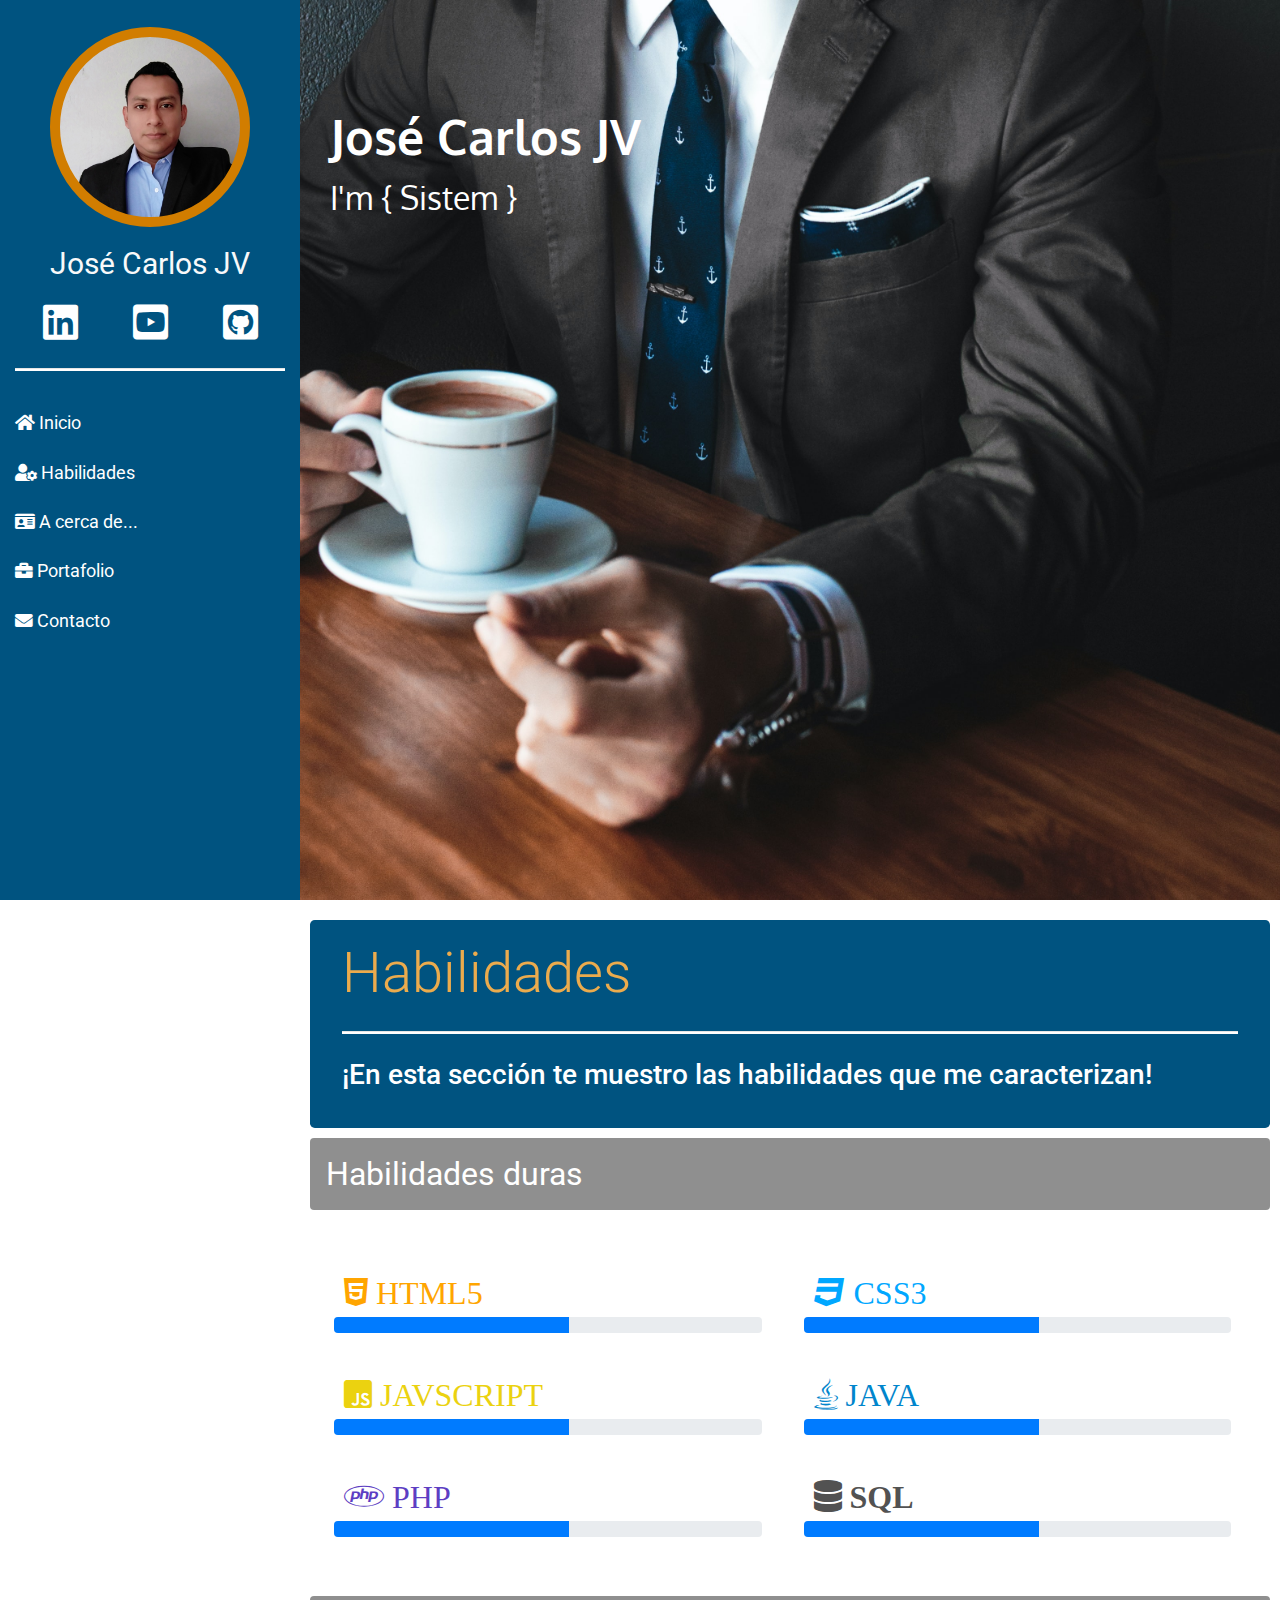
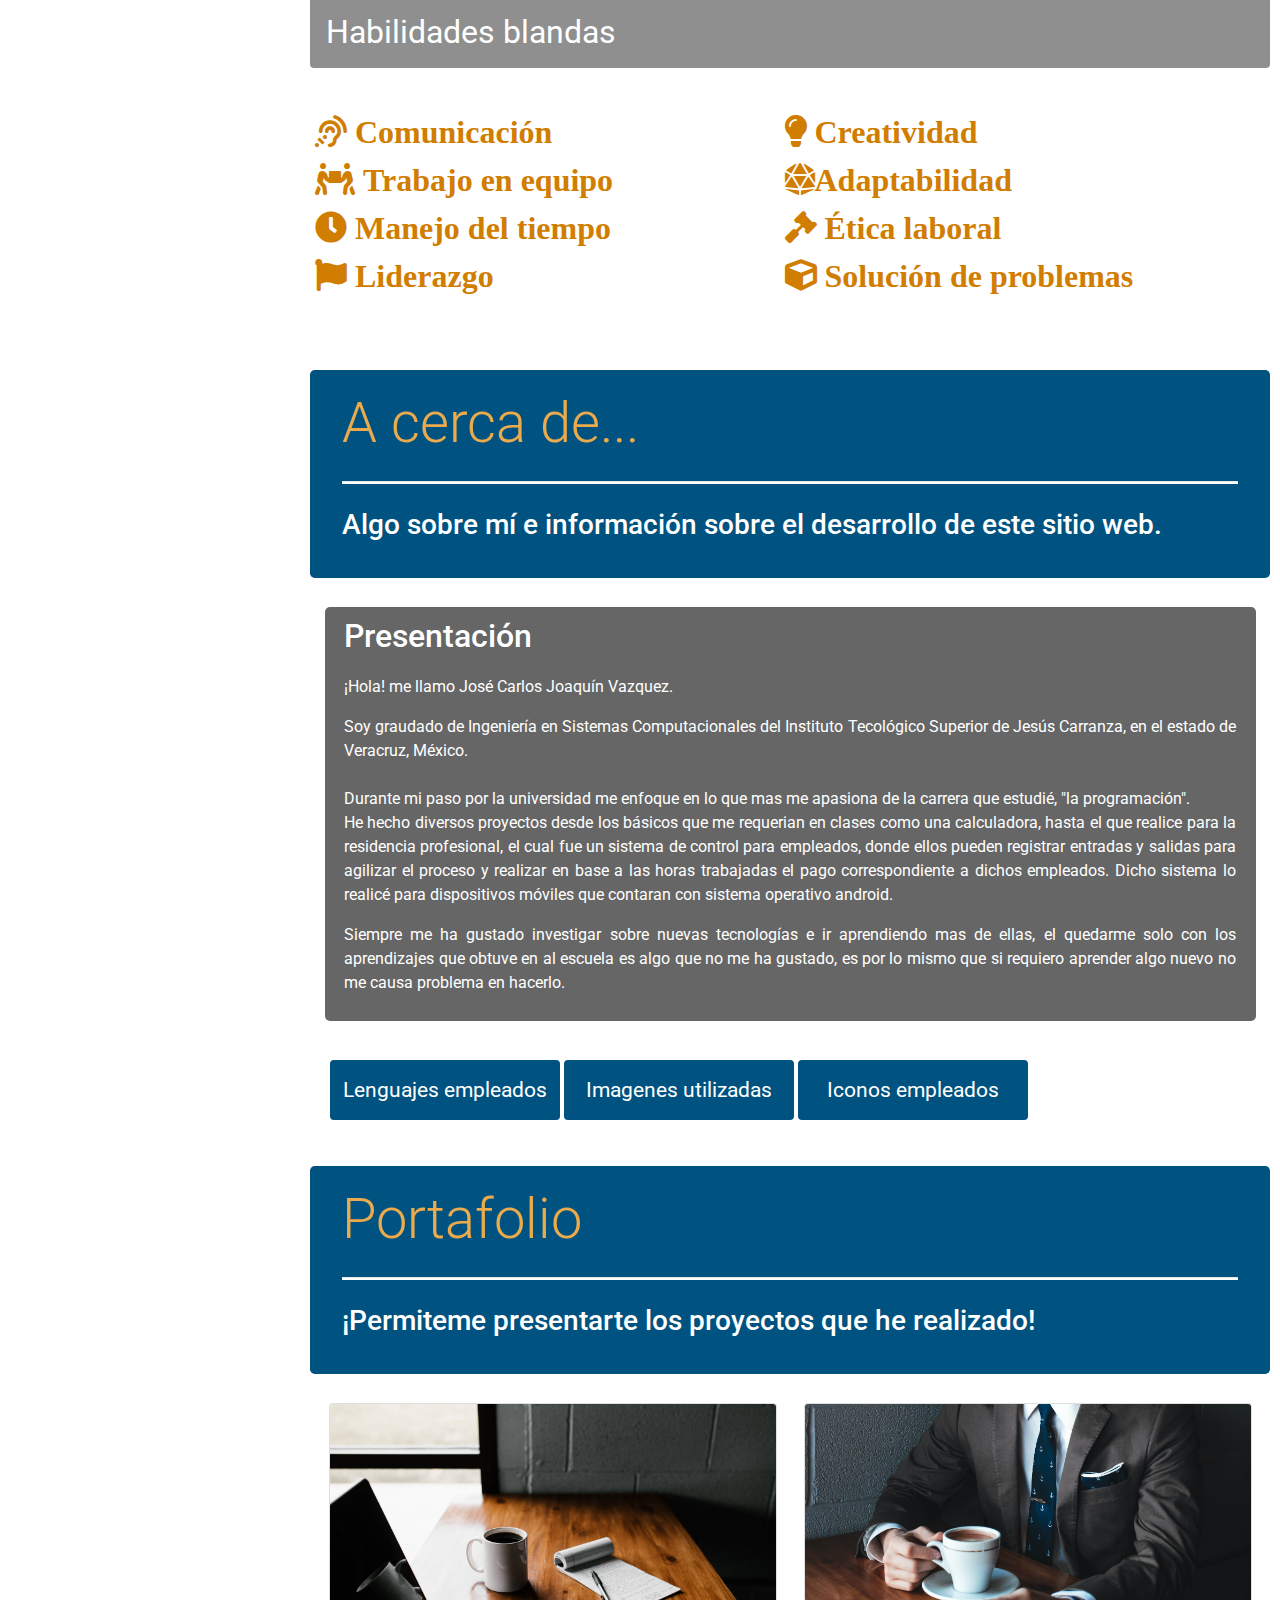
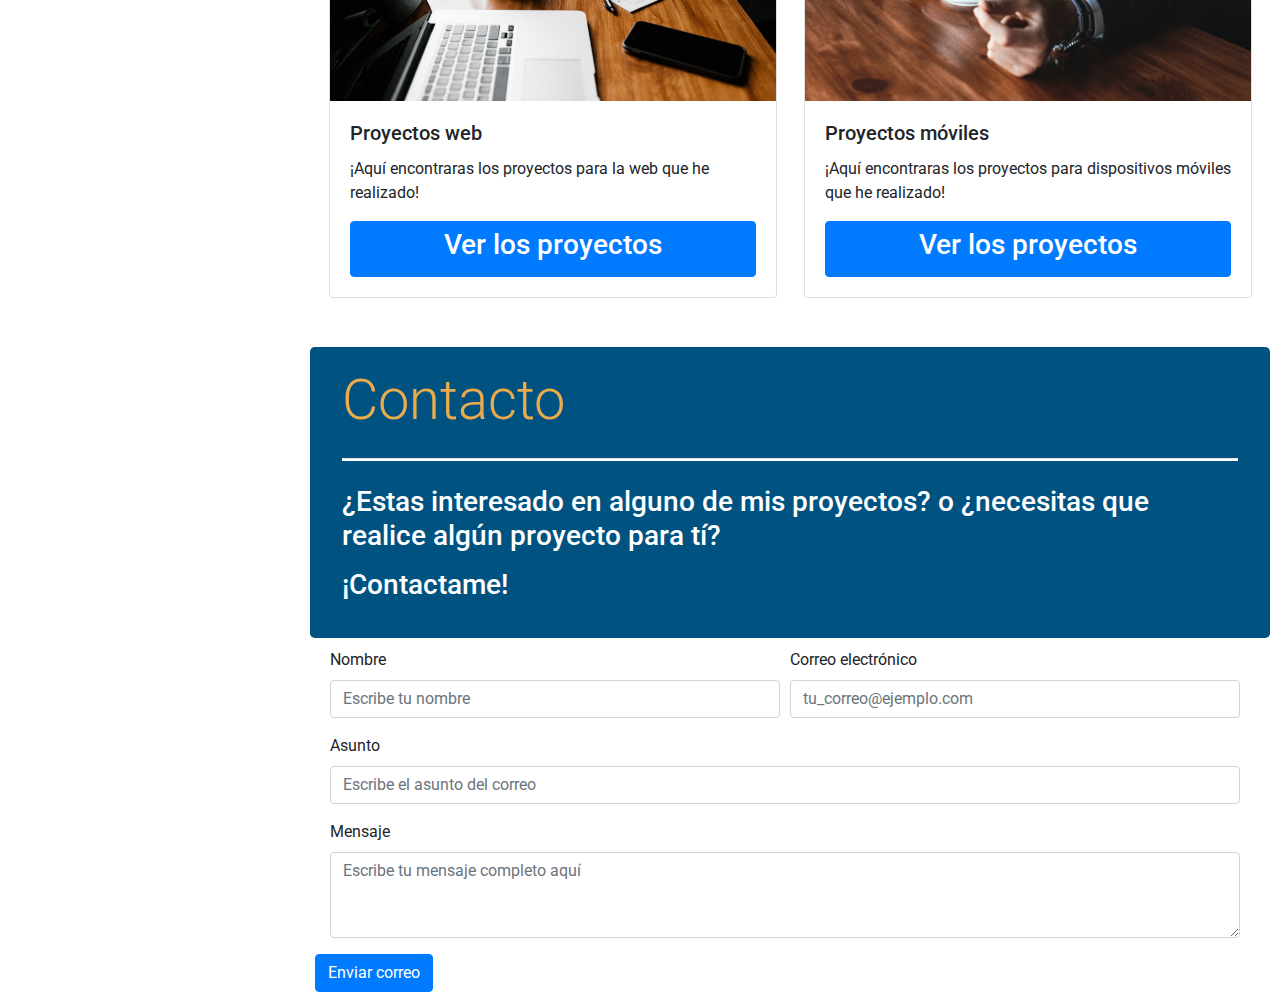
==== index.html @ 9d59c347 "A cerca de  avance hasta la referencia de imagenes" ====
<!DOCTYPE html>
<html lang="es">
<head>
    <meta charset="UTF-8">
    <meta name="viewport" content="width=device-width, intial-scale=1, shrink-to-fit=no">
    <link rel="stylesheet" href="css/bootstrap.min.css">
    <link rel="stylesheet" href="css/estilos.css">
    <link rel="stylesheet" href="css/all.min.css">
    <link rel="preconnect" href="https://fonts.gstatic.com">
    <link href="https://fonts.googleapis.com/css2?family=Lobster&family=Oxygen:wght@300;400;700&family=Roboto:wght@300;400&display=swap" rel="stylesheet">
    <title>{ José Carlos JV }</title>
</head>

<body>
    <header class="d-flex flex-column show " id="show">
        <!--  ----------------------   Profile  ----------------------   -->
        <div>
            <span class="img-perfil" id="perfil"></span>
            <p class="text-light">José Carlos JV</p>
            <ul class="d-flex" id="contenedor-social">
                <li class="link-social"><a href="#"><i class="fab fa-linkedin"></i></a></li>
                <li class="link-social"><a href="#"><i class="fab fa-youtube-square"></i></a></li>
                <li class="link-social"><a href="#"><i class="fab fa-github-square"></i></a></li>
            </ul>
            <hr class="my-4">
        </div>
        <!--  ----------------------   End profile  ----------------------   -->


        <!--  ----------------------     Menu     ----------------------     -->
        <nav>
            <ul class="navbar-nav">
                <li class="nav-item">
                    <a href="#inicio" class="nav-link"><i class="fas fa-home"></i> Inicio</a>
                </li>
                <li class="nav-item">
                    <a href="#habilidades-body" class="nav-link"><i class="fas fa-user-cog"></i> Habilidades</a>
                </li>
                <li class="nav-item">
                    <a href="#acerca-body" class="nav-link"><i class="fas fa-id-card"></i> A cerca de...</a>
                </li>
                <li class="nav-item">
                    <a href="#portafolio-body" class="nav-link"><i class="fas fa-briefcase"></i> Portafolio</a>
                </li>
                <li class="nav-item">
                    <a href="#contacto-body" class="nav-link"><i class="fas fa-envelope"></i> Contacto</a>
                </li>
            </ul>
        </nav>
        <!--     ----------------------     End menu     ----------------------      -->
    </header>


    <!--     ----------------------     Hero     ----------------------     -->
    <section class="d-flex flex-column justity-content-center aling-items-center" id="inicio">
        <button id="btn-show">MENU</button>
        <div class="contenedor-inicio">
            <div class="inicio">
                <h1 id="titulo-inicio">José Carlos JV</h1>
                <div id="yo-txt">
                    <span id="incio-tipo">I'm {</span>
                    <span class="typed"></span>
                    <span id="cadena-texto">
                        <h2>Sistem Computer Engineer</h2>
                        <h2>Developer</h2>
                        <h2>Feelance</h2>
                        <h2>Designer</h2>
                    </span>
                    <span id="inicio-tipo">}</span>
                </div>
            </div>
        </div>
    </section>
    <!--     ----------------------     End hero     ----------------------     -->
    <!--     ----------------------     Skills     ----------------------     -->
    <section id="habilidades-body">
        <div class="jumbotron">
            <h2 class="display-4">Habilidades </h2>
            <hr class="my-4">
            <h3>
                <p>¡En esta sección te muestro las habilidades que me caracterizan!</p>
            </h3>
        </div>
        <nav aria-label="breadcrumb">
            <ol class="breadcrumb">
                <li class="breadcrumb-item active" aria-current="page">Habilidades duras</li>
            </ol>
        </nav>

        <ul class="container-fluid" id="list-dur">
            <li class="hduras lado-izq"><i class="fab fa-html5"> HTML5</i>
                <div class="progress">
                    <div class="progress-bar" role="progressbar" style="width: 55%" aria-valuenow="25" aria-valuemin="0" aria-valuemax="100"></div>
                </div>
            </li>
            <li class="hduras lado-der"><i class="fab fa-css3"> CSS3</i>
                <div class="progress">
                    <div class="progress-bar" role="progressbar" style="width: 55%" aria-valuenow="25" aria-valuemin="0" aria-valuemax="100"></div>
                </div>
            </li>
            <li class="hduras lado-izq"><i class="fab fa-js-square"> JAVSCRIPT</i>
                <div class="progress">
                    <div class="progress-bar" role="progressbar" style="width: 55%" aria-valuenow="25" aria-valuemin="0" aria-valuemax="100"></div>
                </div>
            </li>
            <li class="hduras lado-der"><i class="fab fa-java"> JAVA</i>
                <div class="progress">
                    <div class="progress-bar" role="progressbar" style="width: 55%" aria-valuenow="25" aria-valuemin="0" aria-valuemax="100"></div>
                </div>
            </li>
            <li class="hduras lado-izq"><i class="fab fa-php"> PHP</i>
                <div class="progress">
                    <div class="progress-bar" role="progressbar" style="width: 55%" aria-valuenow="25" aria-valuemin="0" aria-valuemax="100"></div>
                </div>
            </li>
            <li class="hduras lado-der"><i class="fas fa-database"> SQL</i>
                <div class="progress">
                    <div class="progress-bar" role="progressbar" style="width: 55%" aria-valuenow="25" aria-valuemin="0" aria-valuemax="100"></div>
                </div>
            </li>
        </ul>

        <nav aria-label="breadcrumb">
            <ol class="breadcrumb">
                <li class="breadcrumb-item active" aria-current="page">Habilidades blandas</li>
            </ol>
        </nav>

        <ul class="container-fluid" id="list-bland">
            <li class="hblandas">
                <i class="fas fa-assistive-listening-systems"> Comunicación</i>
            </li>
            <li class="hblandas">
                <i class="fas fa-lightbulb"> Creatividad</i>
            </li>
            <li class="hblandas">
                <i class="fas fa-people-carry"> Trabajo en equipo</i>
            </li>
            <li class="hblandas">
                <i class="fas fa-dice-d20">Adaptabilidad</i>
            </li>
            <li class="hblandas">
                <i class="fas fa-clock"> Manejo del tiempo</i>
            </li>
            <li class="hblandas">
                <i class="fas fa-gavel"> Ética laboral</i>
            </li>
            <li class="hblandas">
                <i class="fas fa-flag"> Liderazgo</i>
            </li>
            <li class="hblandas">
                <i class="fas fa-cube"> Solución de problemas</i>
            </li>
        </ul>

    </section>
    <!--     ----------------------     End Skills     ----------------------     -->
    <!--     ----------------------      About    ----------------------     -->


    <section class="container-fluid" id="acerca-body">



        <div class="jumbotron">
            <h2 class="display-4">A cerca de...</h2>
            <hr class="my-4">
            <h3>
                <p>Algo sobre mí e información sobre el desarrollo de este sitio web.</p>
            </h3>
        </div>

        <div class="container-fluid" id="presentacion">
            <h3 id="titulo-pres">Presentación</h3>

            <p id="presentacion-tecnologia">¡Hola! me llamo José Carlos Joaquín Vazquez.</p>
            <p>Soy graudado de Ingeniería en Sistemas Computacionales del Instituto Tecológico Superior de Jesús Carranza, en el estado de Veracruz, México. <br> <br>Durante mi paso por la universidad me enfoque en lo que mas me apasiona de la carrera que estudié, "la programación". <br>He hecho diversos proyectos desde los básicos que me requerian en clases como una calculadora, hasta el que realice para la residencia profesional, el cual fue un sistema de control para empleados, donde ellos pueden registrar entradas y salidas para agilizar el proceso y realizar en base a las horas trabajadas el pago correspondiente a dichos empleados. Dicho sistema lo realicé para dispositivos móviles que contaran con sistema operativo android.</p>

            <p id="presentacion-tecnologia">Siempre me ha gustado investigar sobre nuevas tecnologías e ir aprendiendo mas de ellas, el quedarme solo con los aprendizajes que obtuve en al escuela es algo que no me ha gustado, es por lo mismo que si requiero aprender algo nuevo no me causa problema en hacerlo.</p>
        </div>


        <div class="container" id="del-sitio">
            <p class="container-fluid" id="acerca-botones">
                <button class="btn btn-primary" type="button" data-toggle="collapse" data-target="#lenguajes-usados" aria-expanded="false" aria-controls="lenguajes-usados">
                    Lenguajes empleados
                </button>
                <button class="btn btn-primary" type="button" data-toggle="collapse" data-target="#recursos-imagenes" aria-expanded="false" aria-controls="recursos-imagenes">
                    Imagenes utilizadas
                </button>
                <button class="btn btn-primary" type="button" data-toggle="collapse" data-target="#recursos-iconos" aria-expanded="false" aria-controls="recursos-iconos">
                    Iconos empleados
                </button>
            </p>
            <div class="collapse container-fluid" id="lenguajes-usados">
                <div class="card card-body recursos">
                    <h3>Este sitio web personal lo he desarrollado utilizando las siguientes tecnologías:</h3>

                    <div class="d-flex">

                        <ul class="container" id="tecnologias-usadas">
                            <li id="tecnologias">
                                <span id="tecnologia-btn">
                                    <i class="btn btn-primary fab fa-html5" type="button" data-toggle="collapse" data-target="#html-tecnologia" aria-expanded="false" aria-controls="html-tecnologia"> HTML 5</i>
                                </span>
                                <div class="collapse" id="html-tecnologia">
                                    <div class="card card-body descripcion-tecnologia">
                                        <h4>Para realizar el maquetado del sitio.</h4>
                                    </div>
                                </div>
                            </li>



                            <li id="tecnologias">
                                <span id="tecnologia-btn">
                                    <i class="btn btn-primary fab fa-js-square" type="button" data-toggle="collapse" data-target="#js-tenologia" aria-expanded="false" aria-controls="js-tenologia"> JAVASCRIPT</i>
                                </span>
                                <div class="collapse" id="js-tenologia">
                                    <div class="card card-body descripcion-tecnologia">
                                        <h4>Para ponerle funcionalidad al sitio: por ejemplo el formulario que podrás encontrar en el apartado de contacto.</h4>
                                    </div>
                                </div>
                            </li>

                        </ul>

                        <ul class="container" id="tecnologias-usadas">


                            <li id="tecnologias">
                                <span id="tecnologia-btn">
                                    <i class="btn btn-primary fab fa-css3" type="button" data-toggle="collapse" data-target="#css-tecnologia" aria-expanded="false" aria-controls="css-tecnologia"> CSS 3</i>
                                </span>
                                <div class="collapse" id="css-tecnologia">
                                    <div class="card card-body descripcion-tecnologia">
                                        <h4>Para darle estilo a la página.</h4>
                                    </div>
                                </div>
                            </li>
                            <li id="tecnologias">
                                <span id="tecnologia-btn">
                                    <i class="btn btn-primary fab fa-bootstrap" type="button" data-toggle="collapse" data-target="#bootstrap-tecnologia" aria-expanded="false" aria-controls="bootstrap-tecnologia"> BOOTSTRAP 4</i>
                                </span>
                                <div class="collapse" id="bootstrap-tecnologia">
                                    <div class="card card-body descripcion-tecnologia">
                                        <h4>Para utilizar componentes que generen un a buena estructura y vista del sitio.</h4>
                                    </div>
                                </div>
                            </li>


                        </ul>

                    </div>

                </div>
            </div>



            <div class="collapse container-fluid" id="recursos-imagenes">
                <div class="card card-body recursos">
                    <h3>Las imagenes utilizadas en este sitio son propias, obtenidas de mis proyectos asi como imagenes de mi persona. También utilizo imagenes que son obtenidas de los lugares y de los creadores que verás a continuación:</h3>
                    <div class="d-flex" id="caja-creditos-img">
                        <div class="card" style="width: 18rem;">
                            <img class="card-img-top" src="img/andrew-neel-TTPMpLl_2lc-unsplash.jpg" title="Hombre agarrando una taza llena de café sobre una mesa" alt="Card image cap">
                            <div class="card-body">
                                <h5 class="card-title">Autor: Andrew Neel</h5>
                                <p class="card-text">Hombre agarrando una taza llena de café sobre una mesa</p>
                                <div class="container-fluid" id="boton-uns">
                                    <a href="https://unsplash.com" target="blank" class="btn btn-primary">Ir a Unsplash</a>
                                <a href="#" class="btn btn-primary">Andrew Neel en Unsplash</a>
                                </div>
                            </div>
                        </div>

                        <div class="card" style="width: 18rem;">
                            <img class="card-img-top" src="img/andrew-neel-cckf4TsHAuw-unsplash.jpg" title="Macbook pro, taza de cerámica blanca y smartphone negro sobre la mesa" alt="Card image cap">
                            <div class="card-body">
                                <h5 class="card-title">Foto por: Andrew Neel</h5>
                                <p class="card-text">Macbook pro, taza de cerámica blanca y smartphone negro sobre la mesa.</p>
                                <div class="container-fluid" id="boton-uns">
                                <a href="https://unsplash.com" target="blank" class="btn btn-primary">Ir a Unsplash</a>
                                <a href="https://unsplash.com/@andrewtneel?utm_source=unsplash&amp;utm_medium=referral&amp;utm_content=creditCopyText" class="btn btn-primary" target="blank">Andrew Neel en Unsplash</a>
                                </div>
                            </div>
                        </div>


                    </div>
                </div>
            </div>
            <div class="collapse container-fluid" id="recursos-iconos">
                <div class="card card-body recursos">
                    Referencias de los iconos empleados en el sitio
                </div>
            </div>
        </div>


    </section>
    <!--     ----------------------     End About    ----------------------     -->


    <!--     ----------------------      Portfolio    ----------------------     -->

    <section class="container-fluid" id="portafolio-body">
        <div class="portafolicontainer">
            <div class="jumbotron">
                <h2 class="display-4">Portafolio</h2>
                <hr class="my-4">
                <h3>
                    <p>¡Permiteme presentarte los proyectos que he realizado!</p>
                </h3>
            </div>

            <!--     ----------------------      Web proyects    ----------------------     -->
            <div class="container-fluid d-flex" id="container-kinds">

                <div class="card" style="width: 28rem;">
                    <img class="card-img-top" src="img/andrew-neel-cckf4TsHAuw-unsplash.jpg" title="Imagen proyectos móviles José Carlos Joaquín Vazquez" alt="Imagen de proyectos web de José Carlos Joaquín Vazquez">
                    <div class="card-body">
                        <h5 class="card-title">Proyectos web</h5>
                        <p class="card-text">¡Aquí encontraras los proyectos para la web que he realizado!</p>
                        <!-- Button trigger modal -->

                        <div class="webModal" id="proyectshow">
                            <button type="button" class="btn btn-primary btn-modal btn-block" data-toggle="modal" data-target="#exampleModal">
                                <h3>Ver los proyectos</h3>
                            </button>

                            <!-- Modal -->
                            <div class="modal fade" id="exampleModal" tabindex="-1" aria-labelledby="exampleModalLabel" aria-hidden="true">
                                <div class="modal-dialog modal-dialog-centered">
                                    <div class="modal-content">
                                        <div id="carouselExampleCaptions" class="carousel slide" data-ride="carousel">
                                            <ol class="carousel-indicators">
                                                <li data-target="#carouselExampleCaptions" data-slide-to="0" class="active"></li>
                                                <li data-target="#carouselExampleCaptions" data-slide-to="1"></li>
                                                <li data-target="#carouselExampleCaptions" data-slide-to="2"></li>
                                            </ol>
                                            <div class="carousel-inner">
                                                <div class="carousel-item active">
                                                    <img src="img/IMG_20200308_143056.jpg" class="d-block w-100" alt="...">
                                                    <div class="carousel-caption d-none d-md-block">
                                                        <h5>First Proyect</h5>
                                                        <p>Some representative placeholder content for the first slide.</p>
                                                        <button type="button" class="btn btn-primary">
                                                            <div class="btn-git-res">Repositorio en GitHub</div>
                                                        </button>
                                                    </div>
                                                </div>
                                                <div class="carousel-item">
                                                    <img src="img/IMG_20200308_143056.jpg" class="d-block w-100" alt="...">
                                                    <div class="carousel-caption d-none d-md-block">
                                                        <h5>Second proyect</h5>
                                                        <p>Some representative placeholder content for the second slide.</p>
                                                        <button type="button" class="btn btn-primary">
                                                            <div class="btn-git-res">Repositorio en GitHub</div>
                                                        </button>
                                                    </div>
                                                </div>
                                                <div class="carousel-item">
                                                    <img src="img/IMG_20200308_143056.jpg" class="d-block w-100" alt="...">
                                                    <div class="carousel-caption d-none d-md-block">
                                                        <h5>Third proyect</h5>
                                                        <p>Some representative placeholder content for the third slide.</p>
                                                        <button type="button" class="btn btn-primary">
                                                            <div class="btn-git-res">Repositorio en GitHub</div>
                                                        </button>
                                                    </div>
                                                </div>
                                            </div>
                                            <a class="carousel-control-prev" href="#carouselExampleCaptions" role="button" data-slide="prev">
                                                <span class="carousel-control-prev-icon" aria-hidden="true"></span>
                                                <span class="sr-only">Anterior</span>
                                            </a>
                                            <a class="carousel-control-next" href="#carouselExampleCaptions" role="button" data-slide="next">
                                                <span class="carousel-control-next-icon" aria-hidden="true"></span>
                                                <span class="sr-only">Siguiente</span>
                                            </a>
                                        </div>
                                    </div>
                                </div>
                            </div>

                        </div>
                        <!--     ----------------------      End web proyects    ----------------------     -->

                    </div>
                </div>
                <!--     ----------------------      End web proyects    ----------------------     -->
                <!--     ----------------------      Mobil proyects    ----------------------     -->

                <div class="card" style="width: 28rem;">
                    <img class="card-img-top" src="img/andrew-neel-TTPMpLl_2lc-unsplash.jpg" title="Imagen proyectos móviles José Carlos Joaquín Vazquez" alt="Imagen de proyectos móviles de José Carlos Joaquín Vazquez">
                    <div class="card-body">
                        <h5 class="card-title">Proyectos móviles</h5>
                        <p class="card-text">¡Aquí encontraras los proyectos para dispositivos móviles que he realizado!</p>
                        <div class="movilModal" id="proyectshow">
                            <button type="button" class="btn btn-primary btn-modal btn-block" data-toggle="modal" data-target="#mobilModal">
                                <h3>Ver los proyectos</h3>
                            </button>

                            <!-- Modal -->
                            <div class="modal fade" id="mobilModal" tabindex="-1" aria-labelledby="exampleModalLabel" aria-hidden="true">
                                <div class="modal-dialog modal-dialog-centered">
                                    <div class="modal-content">
                                        <div id="mobilCaptions" class="carousel slide" data-ride="carousel">
                                            <ol class="carousel-indicators">
                                                <li data-target="#mobilCaptions" data-slide-to="0" class="active"></li>
                                                <li data-target="#mobilCaptions" data-slide-to="1"></li>
                                                <li data-target="#mobilCaptions" data-slide-to="2"></li>
                                            </ol>
                                            <div class="carousel-inner">
                                                <div class="carousel-item active">
                                                    <img src="img/andrew-modal.jpg" class="d-block w-100" alt="...">
                                                    <div class="carousel-caption d-none d-md-block">
                                                        <h5>First Proyect</h5>
                                                        <p>Some representative placeholder content for the first slide.</p>
                                                        <button type="button" class="btn btn-primary">
                                                            <div class="btn-git-res"> GitHub resurces</div>
                                                        </button>
                                                    </div>
                                                </div>
                                                <div class="carousel-item">
                                                    <img src="img/andrew-modal.jpg" class="d-block w-100" alt="...">
                                                    <div class="carousel-caption d-none d-md-block">
                                                        <h5>Second proyect</h5>
                                                        <p>Some representative placeholder content for the second slide.</p>
                                                        <button type="button" class="btn btn-primary">
                                                            <div class="btn-git-res"> GitHub resurces</div>
                                                        </button>
                                                    </div>
                                                </div>
                                                <div class="carousel-item">
                                                    <img src="img/andrew-modal.jpg" class="d-block w-100" alt="...">
                                                    <div class="carousel-caption d-none d-md-block">
                                                        <h5>Third proyect</h5>
                                                        <p>Some representative placeholder content for the third slide.</p>
                                                        <button type="button" class="btn btn-primary">
                                                            <div class="btn-git-res"> GitHub resurces</div>
                                                        </button>
                                                    </div>
                                                </div>
                                            </div>
                                            <a class="carousel-control-prev" href="#mobilCaptions" role="button" data-slide="prev">
                                                <span class="carousel-control-prev-icon" aria-hidden="true"></span>
                                                <span class="sr-only">Previous</span>
                                            </a>
                                            <a class="carousel-control-next" href="#mobilCaptions" role="button" data-slide="next">
                                                <span class="carousel-control-next-icon" aria-hidden="true"></span>
                                                <span class="sr-only">Next</span>
                                            </a>
                                        </div>
                                    </div>
                                </div>
                            </div>
                        </div>
                    </div>
                </div>
                <!-- Button trigger modal -->

                <!--     ----------------------      End mobil proyects    ----------------------     -->

            </div>

        </div>
    </section>
    <!--     ----------------------     End portfolio    ----------------------     -->




    <!--     ----------------------      Contact    ----------------------     -->

    <section class="container-fluid global-contain" id="contacto-body">
        <div class="jumbotron ">
            <h2 class="display-4">Contacto</h2>
            <hr class="my-4">
            <h3>
                <p>¿Estas interesado en alguno de mis proyectos? o ¿necesitas que realice algún proyecto para tí?</p>
            </h3>
            <h3>
                <p>¡Contactame!</p>
            </h3>
        </div>


        <div class="container-fluid" id="send-mail">

            <form class="needs-validation" novalidate="true">

                <div class="form-row container-fluid">
                    <div class="col-md-6 mb-3" id="name-box">
                        <label for="validationCustom01">Nombre</label>
                        <input type="text" class="form-control" id="validationCustom01" placeholder="Escribe tu nombre" required>
                        <div class="invalid-feedback">
                            Por favor ingresa tu nombre.
                        </div>
                    </div>
                    <div class="col-md-6 mb-3" id="mail-box">
                        <label for="validationCustom02">Correo electrónico</label>
                        <input type="email" class="form-control" id="validationCustom02" placeholder="tu_correo@ejemplo.com" required>
                        <div class="invalid-feedback">
                            Porfavor ingresa un correo.
                        </div>
                    </div>
                    <div class="col-md-12 mb-3" id="subject-box">
                        <label for="validationCustom03">Asunto</label>
                        <input type="text" class="form-control" id="validationCustom03" placeholder="Escribe el asunto del correo" required>
                        <div class="invalid-feedback">
                            Porfavor escribe un asunto.
                        </div>
                    </div>

                    <div class="col-md-12 mb-3" id="message-box">
                        <label for="validationCustom04">Mensaje</label>
                        <textarea class="form-control" id="exampleFormControlTextarea1" rows="3" placeholder="Escribe tu mensaje completo aquí"></textarea>
                        <div class="invalid-feedback">
                            Por favor escriba su mensaje.
                        </div>
                    </div>
                </div>

                <button class="btn btn-primary d-flex" type="submit" id="btn-send">Enviar correo</button>
            </form>

        </div>
    </section>
    <!--     ----------------------     End Contact    ----------------------     -->



    <script src="js/jquery-3.5.1.slim.min.js"></script>
    <script src="js/popper.min.js"></script>
    <script src="js/bootstrap.min.js"></script>
    <script src="js/typed.js"></script>
    <script src="js/main.js"></script>
</body></html>
---- css/estilos.css ----
/*  ----------------------   Configuración general   ----------------------  */
body {
    padding-left: 300px;
}

header {
    position: fixed;
    top: 0;
    left: 0;
    bottom: 0;
    width: 300px;
    padding: 0 15px;
    background: #005380;
    color: white;
    list-style: none;
    z-index: 1;
}

li
{
    list-style: none;
}

/*  ----------------------   Termina la configuración general   ----------------------  */




/*  ----------------------   Configuración a 900px   ----------------------  */

@media screen and (max-width:900px) {

/*  ----------------------   Configuración general a 900px   ----------------------  */
    body {
        padding: 0px;
    }

    .show {
        margin-left: -300px;
        transition: all 0.5s;
    }

    #lenguajes-usados
{
    margin: auto;
}
/*  ----------------------   Termina la configuración general a 900px   ----------------------  */


/*  ----------------------   Colapso de la barra de navegación lateral   ----------------------  */
    #btn-show {
        position: fixed;
        width: 60px;
        margin-top: 30px;
        margin-left: 85%;
        z-index: 1;
        background-color: rgba(0, 83, 128, 0);
        color: #ffffff;
        font-family: fantasy;
        border: 0;
    }

    .show-bar
    {
        margin-left: 0;
    }
/*  ----------------------   Termina el colapso de la barra de navegación lateral   ----------------------  */
}
/*  ----------------------   Termina la configuración general a 900px   ----------------------  */




/**  ----------------------   Perfil   ----------------------  **/
#perfil {
    display: block;
}

.img-perfil {
    width: 200px;
    height: 200px;
    background-image: url(../img/IMG_20200308_143056.jpg);
    background-size: cover;
    background-position: center;
    border-radius: 100px;
    margin: 0 auto;
    margin-top: 10%;
    border: 10px solid #d17d00;
}

.text-light {
    text-align: center;
    margin-top: 5%;
    font-size: 1.9em;
}

/**  ----------------------   Social   ----------------------  **/
#contenedor-social {
    padding: 0;
}

.link-social {

    margin: auto;
}

.link-social .fab {
    font-size: 40px;
    color: white;
}

.link-social .fab:hover {
    font-size: 40px;
    color: #d17d00;
}

.my-4 {
    height: 2px;
    background-color: white !important;
}

/**  ----------------------   End Social   ----------------------  **/
/**  ----------------------   End Profile   ----------------------  **/

/**  ----------------------   Link sections   ----------------------  **/
.nav-link {
    color: #ffffff;
    padding-top: 15px;
    font-size: 1.1em;
}


.nav-link:hover {
    color: #d17d00;
}

/**  ----------------------   End link sections   ----------------------  **/


/**  ----------------------   End Navbar   ----------------------  **/



/**  ----------------------   Sección inicio   ----------------------  **/
#inicio {
    position: relative;
    height: 100vh;
}

.contenedor-inicio {
    width: 100%;
    height: 100vh;
    background-image: url(../img/andrew-neel-TTPMpLl_2lc-unsplash.jpg);
    background-size: cover;
    background-position: center;
    background-attachment: fixed;
    position: absolute;
}

.inicio {
    width: 550px;
    margin-top: 10%;
    padding: 10px;
    padding-left: 30px;
    padding-right: 30px;
}

#titulo-inicio {
    color: #ffffff;
    font-family: 'Oxygen', sans-serif;
    font-weight: 700;
    font-size: 3em;
}

#yo-txt {
    color: #ffffff;
    font-family: 'Oxygen', sans-serif;
    font-size: 2em;
}

#inicio-tipo {
    color: #ffffff;
}

/**  ----------------------   Termina la sección inicio   ----------------------  **/



/**  ----------------------   Sección habilidades   ----------------------  **/
#habilidades-body
{
    margin: 0;
    padding: 10px 0px;
}
.jumbotron {
    margin: 10px;
    padding-top: 20px;
    padding-bottom: 20px;
    background-color: #005380;
}

.jumbotron h2 {
    color: #ebab4d;
}

.jumbotron h3 {
    color: #ffffff;
}


.breadcrumb {
    background-color: #8f8f8f;
    margin: 10px;
}

.breadcrumb-item {
    color: #ffffff !important;
    font-size: 2em;
}

/**  ----------------------   Habilidades duras   ----------------------  **/
#list-dur
{
    margin: 40px 0px;
}

.hduras
{
    width: 49%;
    padding: 2%;
    display: inline-block;
    font-size: 2em;
    margin: auto;
}




.fa-html5
{
    margin: 0 10px;
    color: orange;
}

.fa-css3
{
    margin: 0 10px;
    color: #00A7FF;
}

.fa-js-square
{
    margin: 0 10px;
    color: #ebd210;
}

.fa-java
{
    margin: 0 10px;
    color: #0085CC;
}

.fa-php
{
    margin: 0 10px;
    color: #5d3ec3;
}

.fa-database
{
    margin: 0 10px;
    color: #525252;
}

.fa-bootstrap
{
    margin: 0 10px;
    color: #563d7c;
}
/**  ----------------------   Terminan las habilidades duras   ----------------------  **/


/**  ----------------------   Habilidades blandas   ----------------------  **/
#list-bland
{
    margin: 40px 0;
}

.hblandas
{
    width: 49%;
    font-size: 2em;
    color: #d17d00;
    display: inline-block;
}
/**  ----------------------   Terminan las habilidades blandas   ----------------------  **/
/**  ----------------------   Termina la sección habilidades   ----------------------  **/



/**  ----------------------   Sección acerca de   ----------------------  **/

#acerca-body
{
    margin: 0px;
    padding: 10px 0px;
    height: 100hv;
    background-image: url(../img/andrew-neel-cckf4TsHAuw-unsplash.jpg);
    background-size: cover;
    background-position: center;
    background-attachment: fixed;
}

#presentacion
{
    width: 95%;
    margin-top: 3%;
    padding: 1% 2%;
    text-align: justify;
    color: #ffffff;
    background-color: rgba(0, 0, 0,.6);
    border-radius: 5px;
}

#titulo-pres
{
    font-size: 2em;
    margin-bottom: 20px;
}

#del-sitio
{
    padding-top: 4%;
}

#acerca-botones .btn
{
    width: 25%;
    height: 60px;
    font-size: 1.3em;
    display: inline-block;
    background-color: #005380;
    border: 0;
}

#acerca-botones .btn:hover
{
    background-color: #0085CC;
}

#lenguajes-usados
{
    margin-top: 0px;
}

.recursos
{
    color: #ffffff;
    background-color: rgba(0, 0, 0,.6);
}

.recursos h3
{
    font-size: 1.5em;
}

#tecnologias-usadas
{
    margin-top: 2%;
    width: 49%;
    display: inline-block;
}

#tecnologia-btn .fab
{
    margin-top: 20px;
    background-color: rgba(0,0,0,0);
}

#tecnologia-btn .fa-html5
{
    font-size: 3em;
    border: 0;
}


#tecnologia-btn .fa-css3
{
    font-size: 3em;
    border: 0;
}

#tecnologia-btn .fa-js-square
{
    font-size: 3em;
    border: 0;
}

#tecnologia-btn .fa-bootstrap
{
    font-size: 3em;
    border: 0;
}
.descripcion-tecnologia
{
    color: #c4c4c4;
    background-color: rgba(0,0,0,0.0);
    border: 0;
}


#caja-creditos-img
{
    margin-top: 2%;
    background-color: rgba(0,0,0,0);
    color: #525252;
}

#boton-uns a
{
    width: 100%;
    margin: 5px;
}
/**  ----------------------   Termina la sección acerca de   ----------------------  **/



/**  ----------------------   Sección portafolio   ----------------------  **/

#portafolio-body
{
    margin: 0px;
    padding: 10px 0px;
}

.card
{
    margin: 2% auto;

}

.carousel, .carousel-inner > .item > img {
  width: 800px;
}
/**  ----------------------   Termina la sección portafolio   ----------------------  **/


/**  ----------------------   Sección contacto   ----------------------  **/
#contacto-body
{
    margin: 0px;
    padding: 10px 0px;
}
/**  ----------------------   Termina la sección contacto   ----------------------  **/
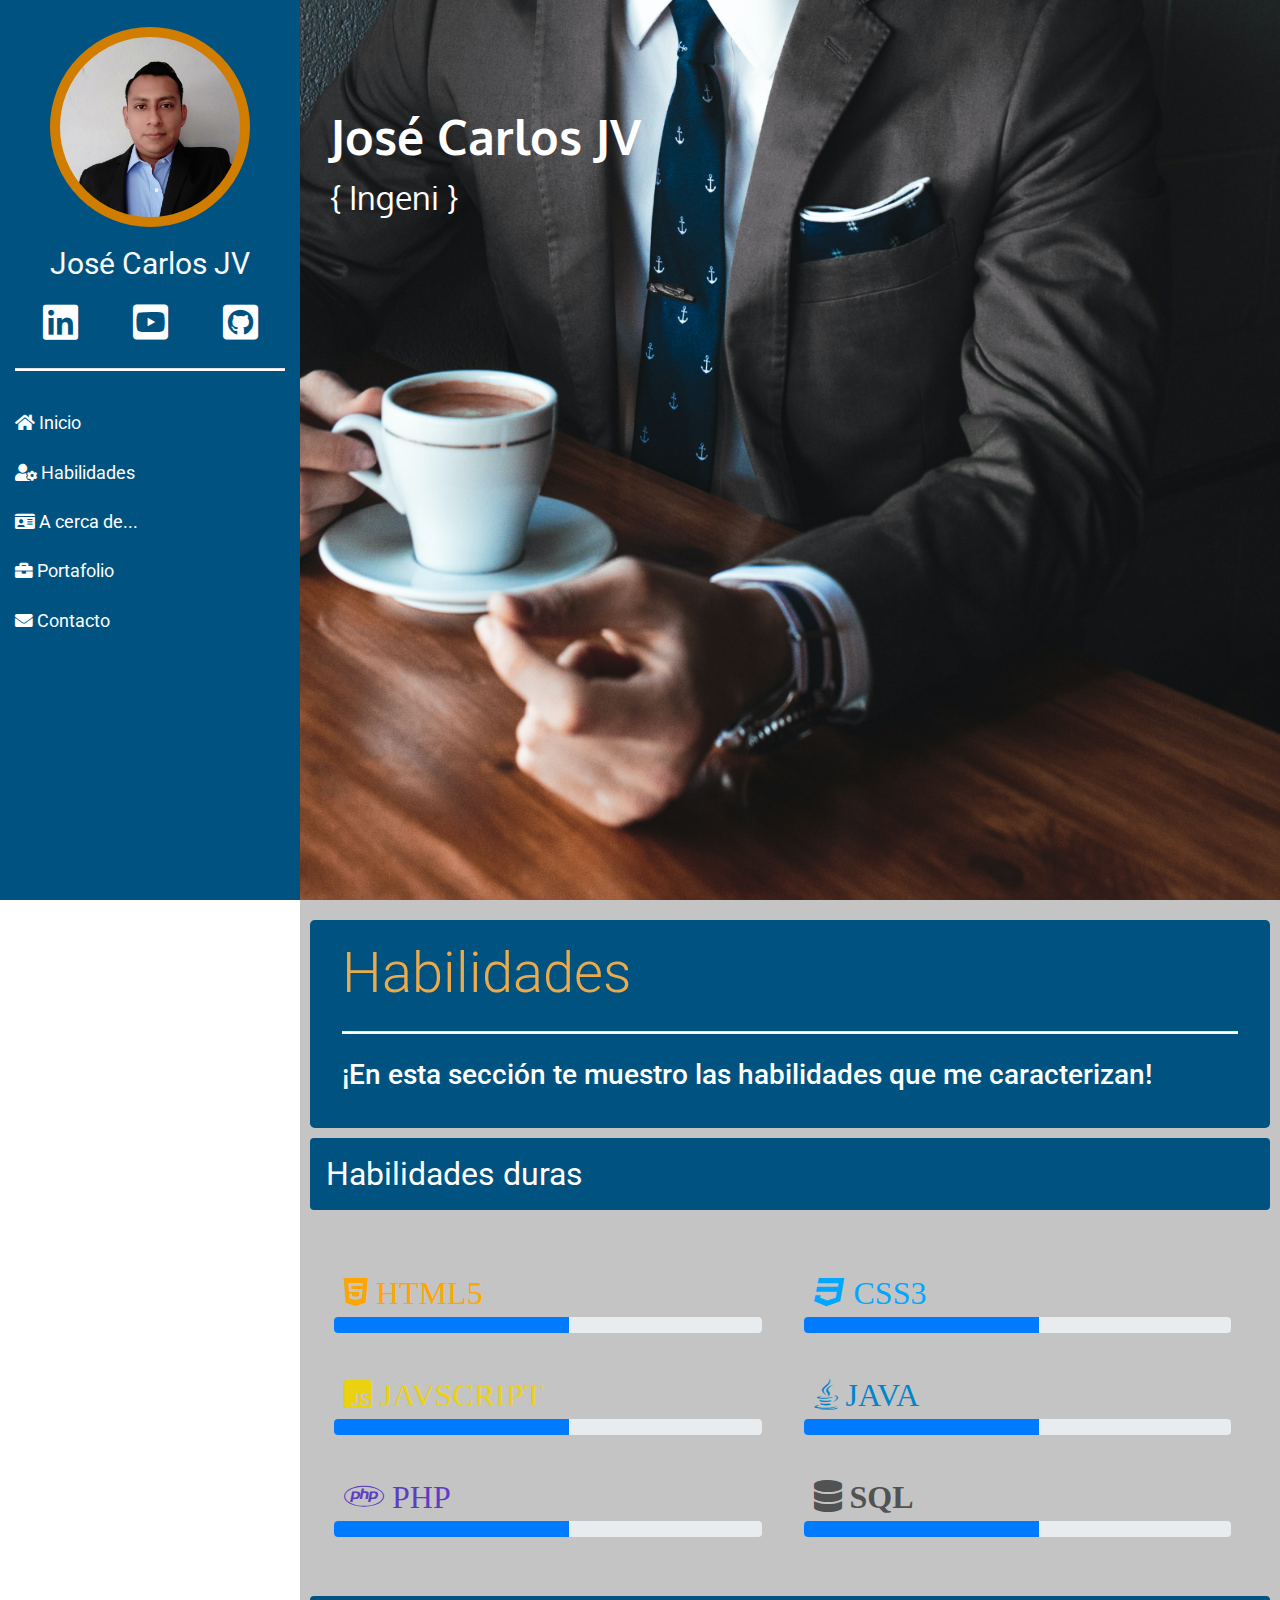
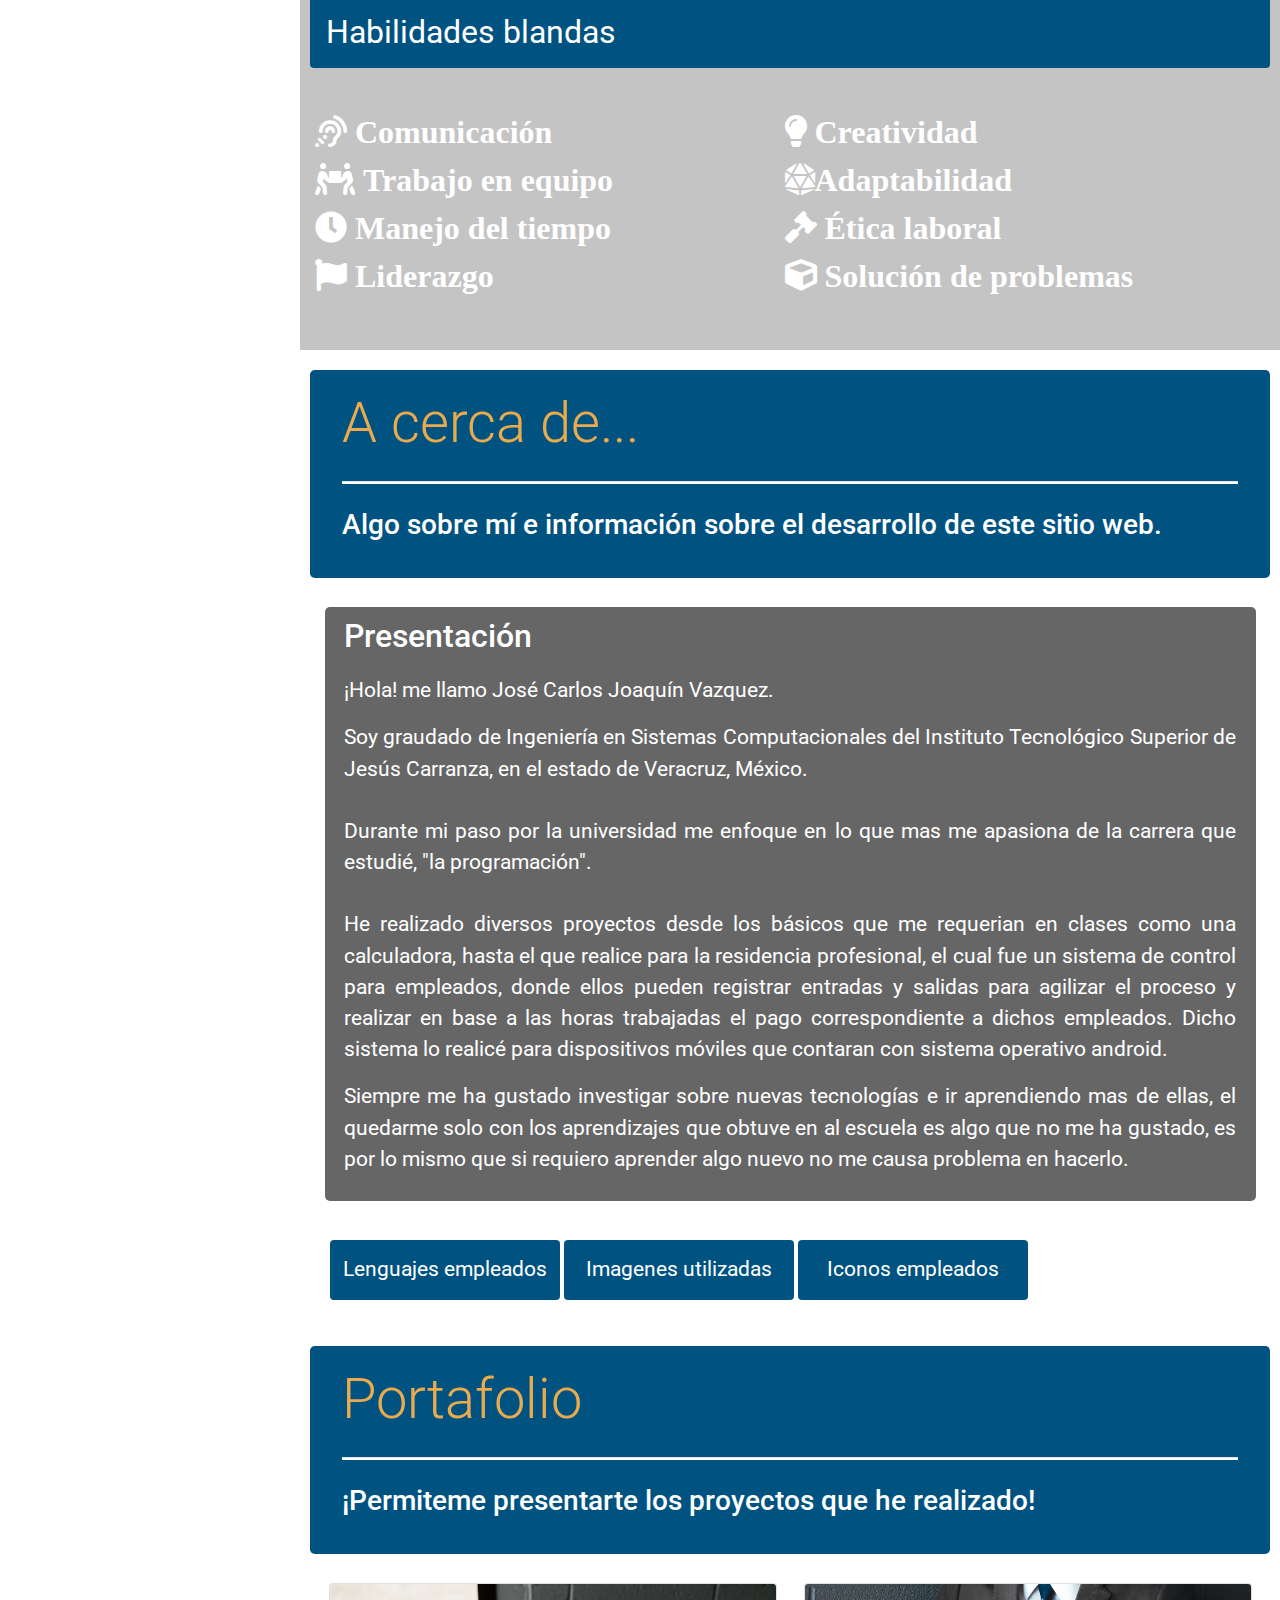
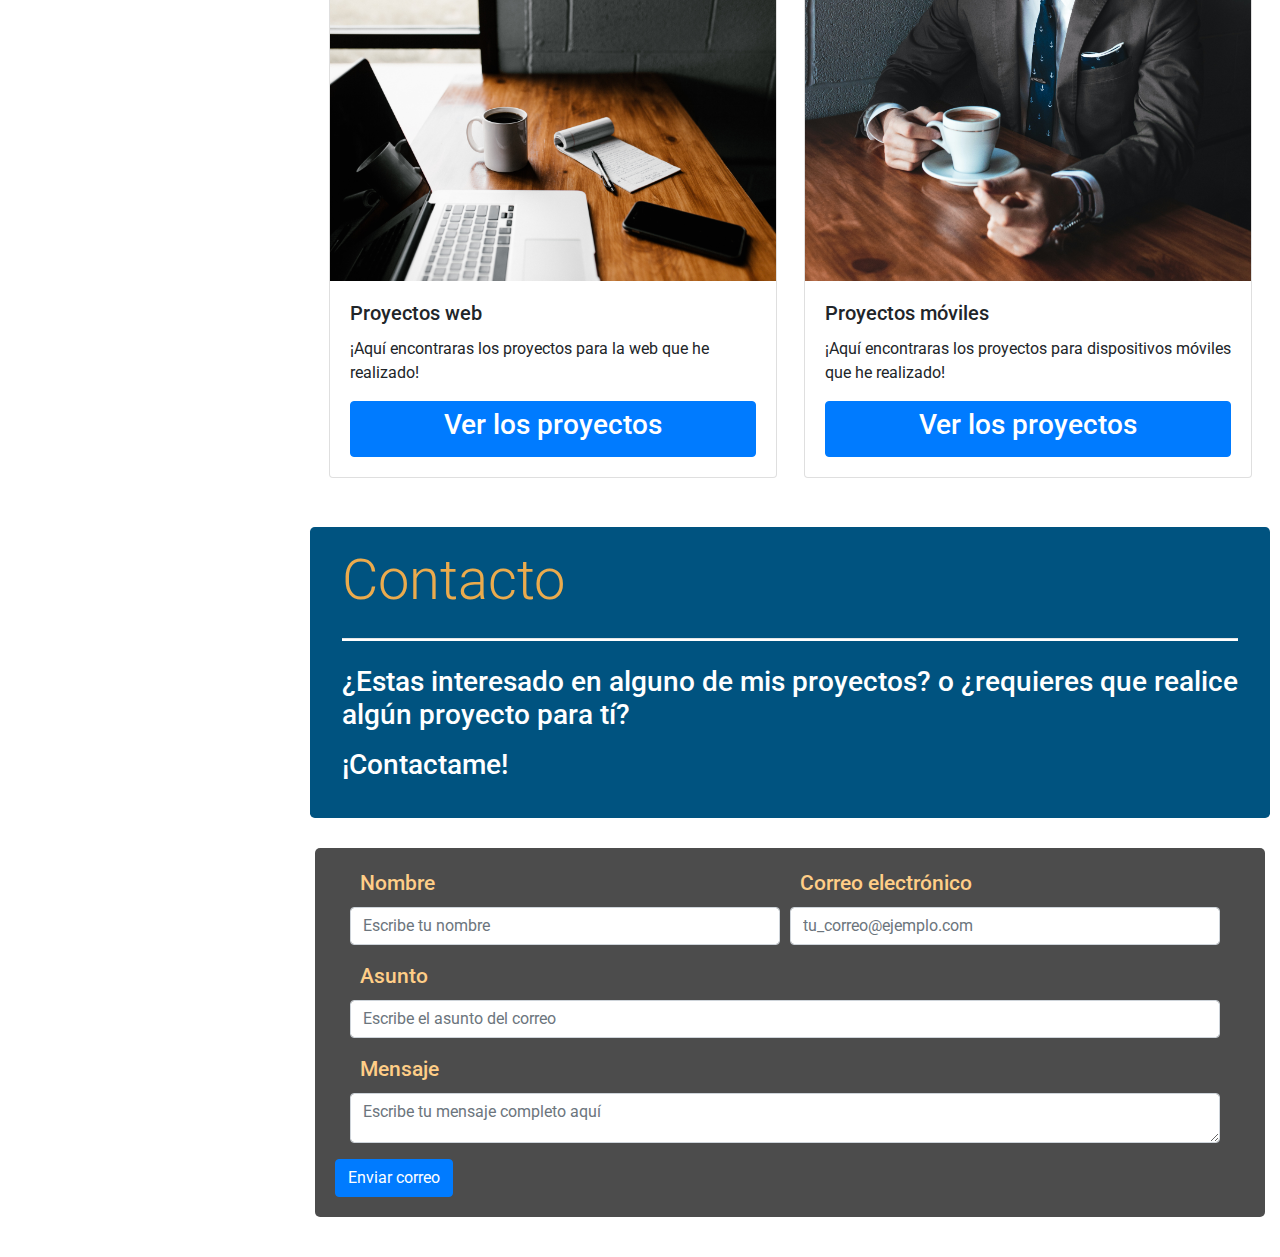
==== commit a3d0f85f: "Faltan animaciones con js y proyectos" ====
--- a/index.html
+++ b/index.html
@@ -58,13 +58,13 @@
             <div class="inicio">
                 <h1 id="titulo-inicio">José Carlos JV</h1>
                 <div id="yo-txt">
-                    <span id="incio-tipo">I'm {</span>
+                    <span id="incio-tipo">{</span>
                     <span class="typed"></span>
                     <span id="cadena-texto">
-                        <h2>Sistem Computer Engineer</h2>
-                        <h2>Developer</h2>
-                        <h2>Feelance</h2>
-                        <h2>Designer</h2>
+                        <h2>Ingeniero en Sistemas Computacionales</h2>
+                        <h2>Desarrollador</h2>
+                        <h2>Freelancer</h2>
+                        <!--<h2>Diseñador</h2>-->
                     </span>
                     <span id="inicio-tipo">}</span>
                 </div>
@@ -74,6 +74,7 @@
     <!--     ----------------------     End hero     ----------------------     -->
     <!--     ----------------------     Skills     ----------------------     -->
     <section id="habilidades-body">
+       <div class="cab"></div>
         <div class="jumbotron">
             <h2 class="display-4">Habilidades </h2>
             <hr class="my-4">
@@ -174,7 +175,11 @@
             <h3 id="titulo-pres">Presentación</h3>
 
             <p id="presentacion-tecnologia">¡Hola! me llamo José Carlos Joaquín Vazquez.</p>
-            <p>Soy graudado de Ingeniería en Sistemas Computacionales del Instituto Tecológico Superior de Jesús Carranza, en el estado de Veracruz, México. <br> <br>Durante mi paso por la universidad me enfoque en lo que mas me apasiona de la carrera que estudié, "la programación". <br>He hecho diversos proyectos desde los básicos que me requerian en clases como una calculadora, hasta el que realice para la residencia profesional, el cual fue un sistema de control para empleados, donde ellos pueden registrar entradas y salidas para agilizar el proceso y realizar en base a las horas trabajadas el pago correspondiente a dichos empleados. Dicho sistema lo realicé para dispositivos móviles que contaran con sistema operativo android.</p>
+            <p id="presentacion-tecnologia">Soy graudado de Ingeniería en Sistemas Computacionales del Instituto Tecnológico Superior de Jesús Carranza, en el estado de Veracruz, México. <br> <br>
+
+            Durante mi paso por la universidad me enfoque en lo que mas me apasiona de la carrera que estudié, "la programación". <br><br>
+
+            He realizado diversos proyectos desde los básicos que me requerian en clases como una calculadora, hasta el que realice para la residencia profesional, el cual fue un sistema de control para empleados, donde ellos pueden registrar entradas y salidas para agilizar el proceso y realizar en base a las horas trabajadas el pago correspondiente a dichos empleados. Dicho sistema lo realicé para dispositivos móviles que contaran con sistema operativo android.</p>
 
             <p id="presentacion-tecnologia">Siempre me ha gustado investigar sobre nuevas tecnologías e ir aprendiendo mas de ellas, el quedarme solo con los aprendizajes que obtuve en al escuela es algo que no me ha gustado, es por lo mismo que si requiero aprender algo nuevo no me causa problema en hacerlo.</p>
         </div>
@@ -267,7 +272,7 @@
                             <img class="card-img-top" src="img/andrew-neel-TTPMpLl_2lc-unsplash.jpg" title="Hombre agarrando una taza llena de café sobre una mesa" alt="Card image cap">
                             <div class="card-body">
                                 <h5 class="card-title">Autor: Andrew Neel</h5>
-                                <p class="card-text">Hombre agarrando una taza llena de café sobre una mesa</p>
+                                <p class="card-text">Hombre agarrando una taza llena de café sobre una mesa <br><br></p>
                                 <div class="container-fluid" id="boton-uns">
                                     <a href="https://unsplash.com" target="blank" class="btn btn-primary">Ir a Unsplash</a>
                                 <a href="#" class="btn btn-primary">Andrew Neel en Unsplash</a>
@@ -287,13 +292,39 @@
                             </div>
                         </div>
 
+                        <div class="card" style="width: 18rem;">
+                            <img class="card-img-top" src="img/domenico-loia-hGV2TfOh0ns-unsplash.jpg" title="Hombre agarrando una taza llena de café sobre una mesa" alt="Card image cap">
+                            <div class="card-body">
+                                <h5 class="card-title">Autor: Domenico loia</h5>
+                                <p class="card-text">nombre de la imagen <br><br><br></p>
+                                <div class="container-fluid" id="boton-uns">
+                                    <a href="https://unsplash.com" target="blank" class="btn btn-primary">Ir a Unsplash</a>
+                                <a href="#" class="btn btn-primary">Domenico en Unsplash</a>
+                                </div>
+                            </div>
+                        </div>
+
 
                     </div>
                 </div>
             </div>
             <div class="collapse container-fluid" id="recursos-iconos">
                 <div class="card card-body recursos">
-                    Referencias de los iconos empleados en el sitio
+
+                   <h3>Los íconos utilizados en este sitio son obtenidos del siguiente sitio:</h3>
+                    <div class="d-flex" id="caja-creditos-img">
+                   <div class="card" style="width: 18rem;">
+                            <img class="card-img-top" src="img/fontawesome-page.png" title="Macbook pro, taza de cerámica blanca y smartphone negro sobre la mesa" alt="Card image cap">
+                            <div class="card-body">
+                                <h5 class="card-title">Awesome</h5>
+                                <p class="card-text">Font Awesome galería de iconos libres.</p>
+                                <div class="container-fluid" id="boton-fawesome">
+                                <a href="https://fontawesome.com/" target="blank" class="btn btn-primary">Ir a Font Awesome</a>
+                                <a href="https://fontawesome.com/icons?d=gallery&m=free" class="btn btn-primary" target="blank">Ir a Font Awesome iconos libres</a>
+                                </div>
+                            </div>
+                        </div>
+                    </div>
                 </div>
             </div>
         </div>
@@ -480,7 +511,7 @@
             <h2 class="display-4">Contacto</h2>
             <hr class="my-4">
             <h3>
-                <p>¿Estas interesado en alguno de mis proyectos? o ¿necesitas que realice algún proyecto para tí?</p>
+                <p>¿Estas interesado en alguno de mis proyectos? o ¿requieres que realice algún proyecto para tí?</p>
             </h3>
             <h3>
                 <p>¡Contactame!</p>
@@ -490,25 +521,25 @@
 
         <div class="container-fluid" id="send-mail">
 
-            <form class="needs-validation" novalidate="true">
+            <form class="needs-validation formulario-email" novalidate="true">
 
                 <div class="form-row container-fluid">
                     <div class="col-md-6 mb-3" id="name-box">
-                        <label for="validationCustom01">Nombre</label>
+                        <label for="validationCustom01" class="box-label">Nombre</label>
                         <input type="text" class="form-control" id="validationCustom01" placeholder="Escribe tu nombre" required>
                         <div class="invalid-feedback">
                             Por favor ingresa tu nombre.
                         </div>
                     </div>
                     <div class="col-md-6 mb-3" id="mail-box">
-                        <label for="validationCustom02">Correo electrónico</label>
+                        <label for="validationCustom02" class="box-label">Correo electrónico</label>
                         <input type="email" class="form-control" id="validationCustom02" placeholder="tu_correo@ejemplo.com" required>
                         <div class="invalid-feedback">
                             Porfavor ingresa un correo.
                         </div>
                     </div>
                     <div class="col-md-12 mb-3" id="subject-box">
-                        <label for="validationCustom03">Asunto</label>
+                        <label for="validationCustom03" class="box-label">Asunto</label>
                         <input type="text" class="form-control" id="validationCustom03" placeholder="Escribe el asunto del correo" required>
                         <div class="invalid-feedback">
                             Porfavor escribe un asunto.
@@ -516,7 +547,7 @@
                     </div>
 
                     <div class="col-md-12 mb-3" id="message-box">
-                        <label for="validationCustom04">Mensaje</label>
+                        <label for="validationCustom04" class="box-label">Mensaje</label>
                         <textarea class="form-control" id="exampleFormControlTextarea1" rows="3" placeholder="Escribe tu mensaje completo aquí"></textarea>
                         <div class="invalid-feedback">
                             Por favor escriba su mensaje.
--- a/css/estilos.css
+++ b/css/estilos.css
@@ -176,6 +176,7 @@
     color: #ffffff;
     font-family: 'Oxygen', sans-serif;
     font-size: 2em;
+    width: 650px;
 }
 
 #inicio-tipo {
@@ -191,7 +192,11 @@
 {
     margin: 0;
     padding: 10px 0px;
-}
+    background-color: #c4c4c4;
+}
+
+
+
 .jumbotron {
     margin: 10px;
     padding-top: 20px;
@@ -209,7 +214,7 @@
 
 
 .breadcrumb {
-    background-color: #8f8f8f;
+    background-color: #005380;
     margin: 10px;
 }
 
@@ -223,6 +228,7 @@
 {
     margin: 40px 0px;
 }
+
 
 .hduras
 {
@@ -290,7 +296,7 @@
 {
     width: 49%;
     font-size: 2em;
-    color: #d17d00;
+    color: #ffffff;
     display: inline-block;
 }
 /**  ----------------------   Terminan las habilidades blandas   ----------------------  **/
@@ -328,6 +334,11 @@
     margin-bottom: 20px;
 }
 
+#presentacion-tecnologia
+{
+    font-size: 1.3em;
+}
+
 #del-sitio
 {
     padding-top: 4%;
@@ -421,6 +432,13 @@
     width: 100%;
     margin: 5px;
 }
+
+
+#boton-fawesome a
+{
+    width: 100%;
+    margin: 5px;
+}
 /**  ----------------------   Termina la sección acerca de   ----------------------  **/
 
 
@@ -450,5 +468,35 @@
 {
     margin: 0px;
     padding: 10px 0px;
+    height: 100hv;
+    background-image: url(../img/domenico-loia-hGV2TfOh0ns-unsplash.jpg);
+    background-size: cover;
+    background-position: center;
+    background-attachment: fixed;
+}
+
+.formulario-email
+{
+    background-color: rgba(0,0,0,0.7);
+    padding: 20px;
+    border-radius: 5px;
+    margin-top: 30px;
+    margin-bottom: 30px;
+}
+
+.box-label
+{
+    width: 200px;
+    padding-left: 10px;
+    border-radius: 5px;
+    font-size: 1.3em;
+    font-weight: 500;
+    color: #ffce87;
+
+}
+
+#message-box textarea
+{
+    height: 50px;
 }
 /**  ----------------------   Termina la sección contacto   ----------------------  **/
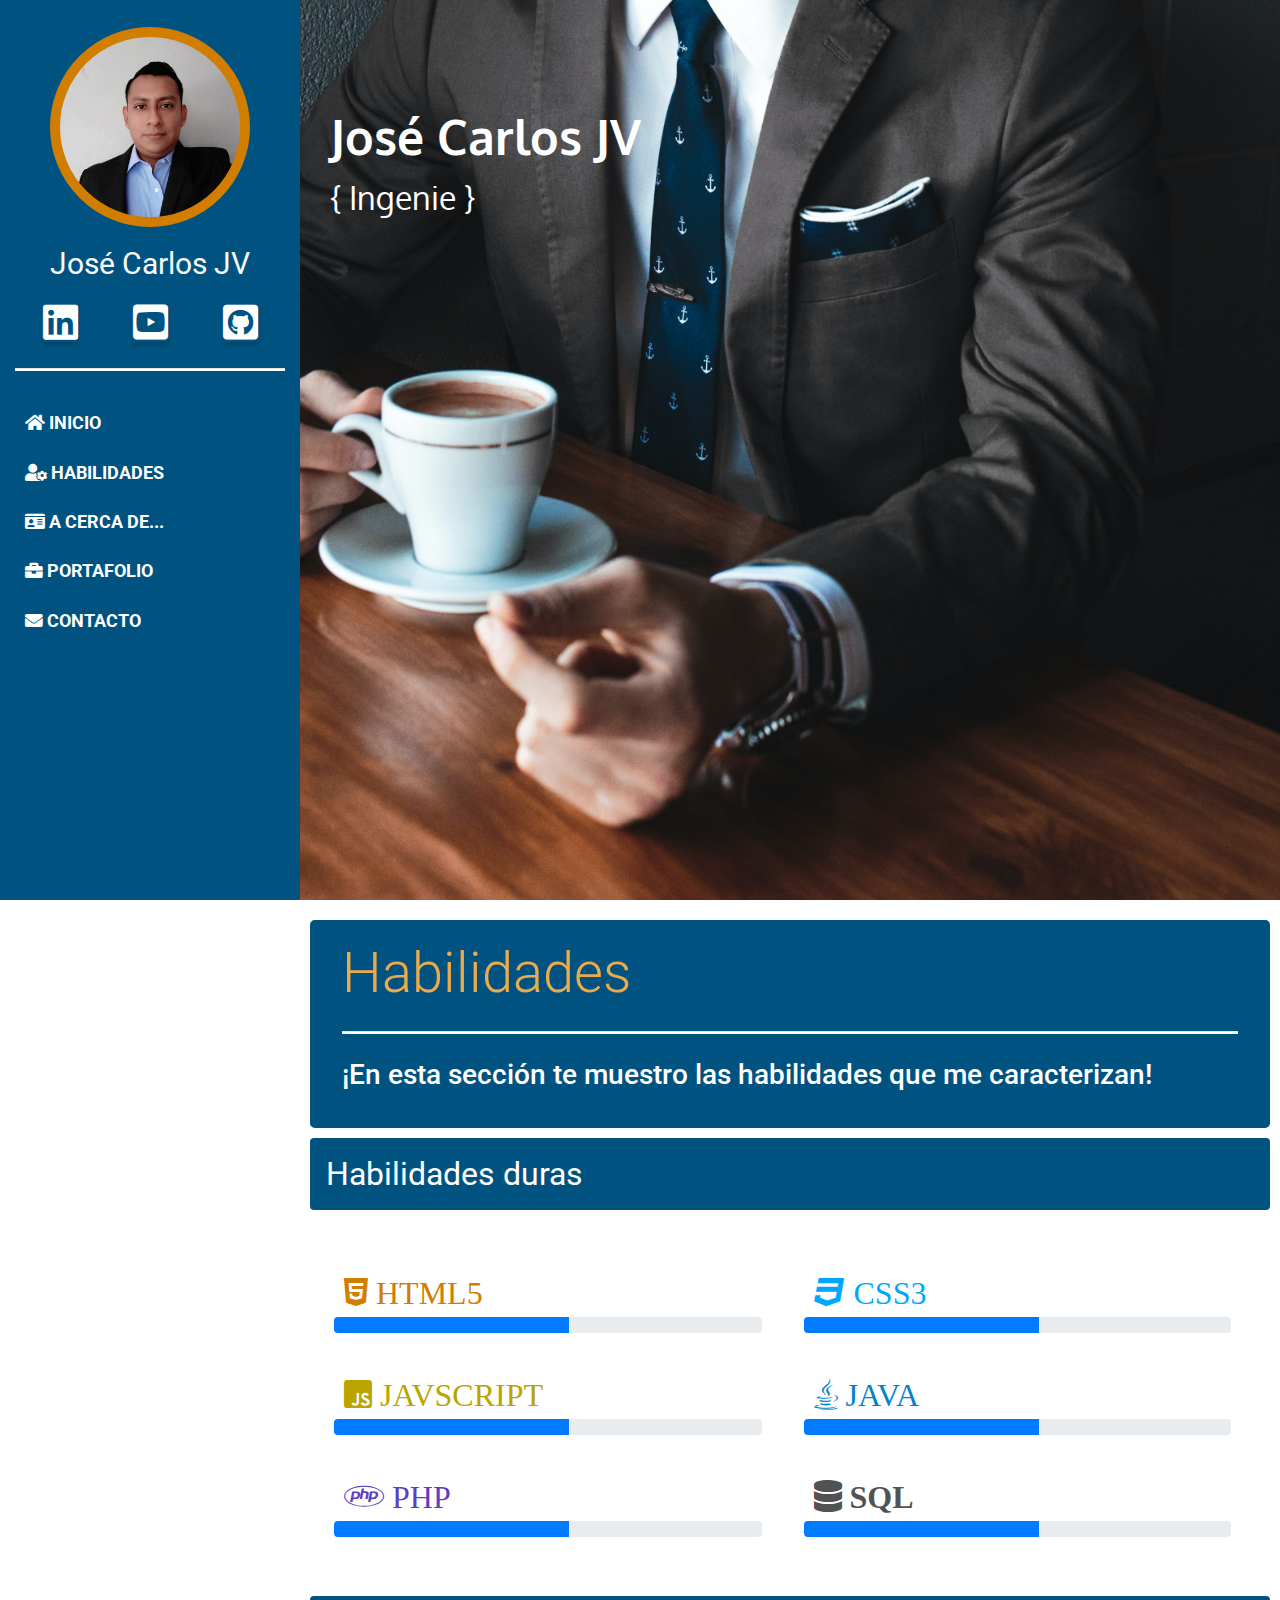
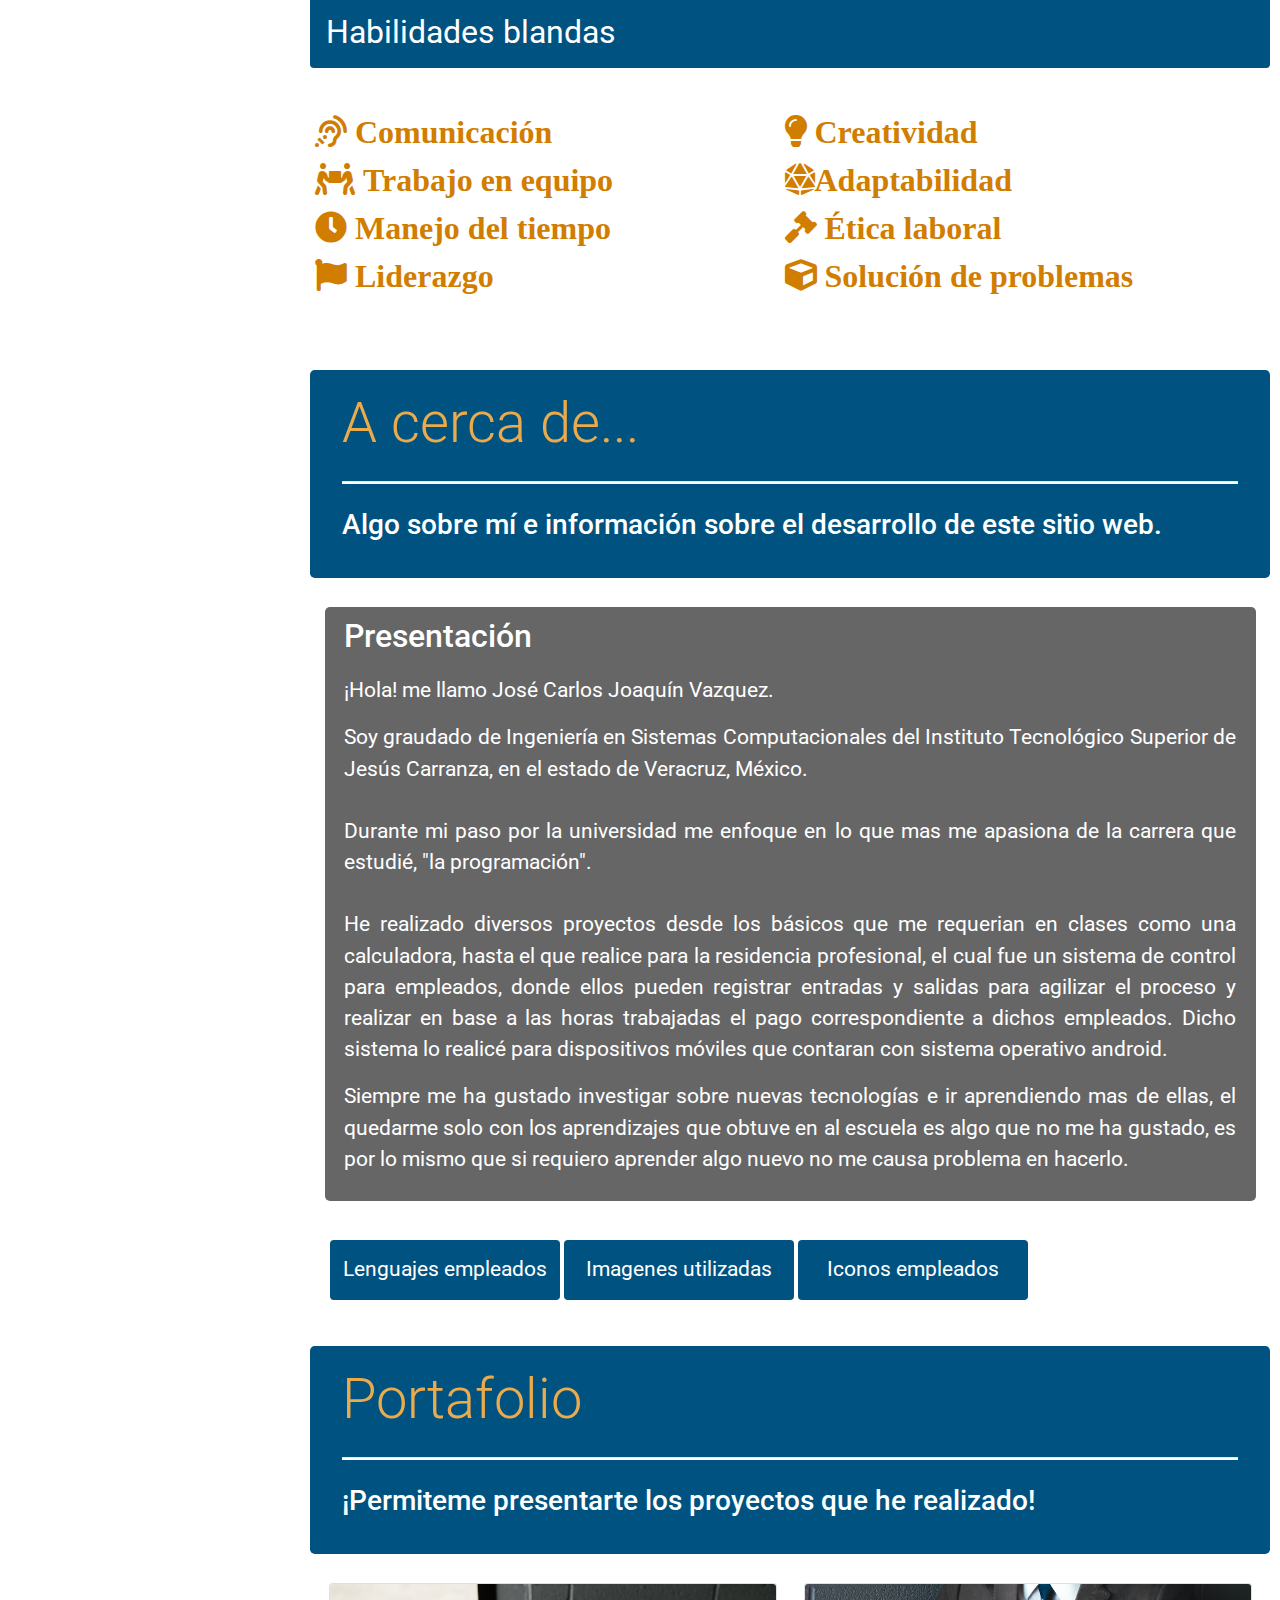
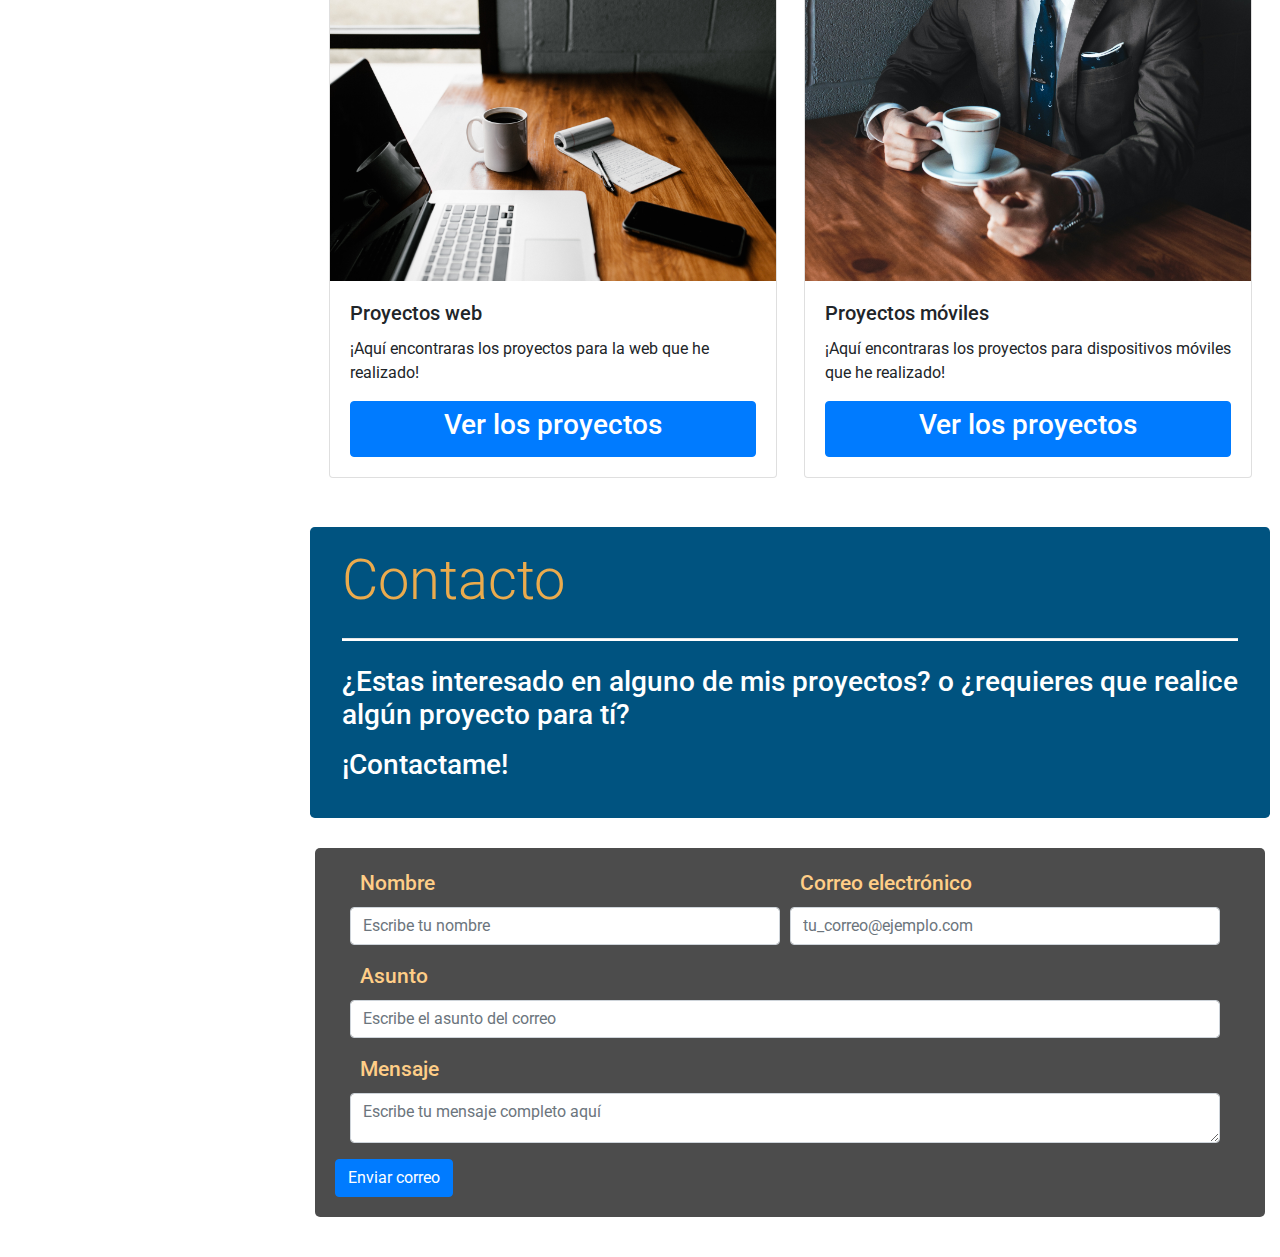
==== commit b558d56e: "Falta agregar fuentes y proyectos" ====
--- a/index.html
+++ b/index.html
@@ -28,9 +28,9 @@
 
 
         <!--  ----------------------     Menu     ----------------------     -->
-        <nav>
+        <nav class="menu-container">
             <ul class="navbar-nav">
-                <li class="nav-item">
+                <li class="nav-item active">
                     <a href="#inicio" class="nav-link"><i class="fas fa-home"></i> Inicio</a>
                 </li>
                 <li class="nav-item">
@@ -275,7 +275,7 @@
                                 <p class="card-text">Hombre agarrando una taza llena de café sobre una mesa <br><br></p>
                                 <div class="container-fluid" id="boton-uns">
                                     <a href="https://unsplash.com" target="blank" class="btn btn-primary">Ir a Unsplash</a>
-                                <a href="#" class="btn btn-primary">Andrew Neel en Unsplash</a>
+                                <a href="https://unsplash.com/@andrewtneel?utm_source=unsplash&amp;utm_medium=referral&amp;utm_content=creditCopyText" target="blank" class="btn btn-primary">Andrew Neel en Unsplash</a>
                                 </div>
                             </div>
                         </div>
@@ -287,7 +287,7 @@
                                 <p class="card-text">Macbook pro, taza de cerámica blanca y smartphone negro sobre la mesa.</p>
                                 <div class="container-fluid" id="boton-uns">
                                 <a href="https://unsplash.com" target="blank" class="btn btn-primary">Ir a Unsplash</a>
-                                <a href="https://unsplash.com/@andrewtneel?utm_source=unsplash&amp;utm_medium=referral&amp;utm_content=creditCopyText" class="btn btn-primary" target="blank">Andrew Neel en Unsplash</a>
+                                <a href="https://unsplash.com/@andrewtneel?utm_source=unsplash&amp;utm_medium=referral&amp;utm_content=creditCopyText" target="blank" class="btn btn-primary" >Andrew Neel en Unsplash</a>
                                 </div>
                             </div>
                         </div>
@@ -299,10 +299,12 @@
                                 <p class="card-text">nombre de la imagen <br><br><br></p>
                                 <div class="container-fluid" id="boton-uns">
                                     <a href="https://unsplash.com" target="blank" class="btn btn-primary">Ir a Unsplash</a>
-                                <a href="#" class="btn btn-primary">Domenico en Unsplash</a>
+                                <a href="https://unsplash.com/@domenicoloia?utm_source=unsplash&amp;utm_medium=referral&amp;utm_content=creditCopyText" target="blank" class="btn btn-primary" >Domenico en Unsplash</a>
                                 </div>
                             </div>
                         </div>
+
+
 
 
                     </div>
@@ -313,7 +315,7 @@
 
                    <h3>Los íconos utilizados en este sitio son obtenidos del siguiente sitio:</h3>
                     <div class="d-flex" id="caja-creditos-img">
-                   <div class="card" style="width: 18rem;">
+                   <div class="card" style="width: 21rem;">
                             <img class="card-img-top" src="img/fontawesome-page.png" title="Macbook pro, taza de cerámica blanca y smartphone negro sobre la mesa" alt="Card image cap">
                             <div class="card-body">
                                 <h5 class="card-title">Awesome</h5>
--- a/css/estilos.css
+++ b/css/estilos.css
@@ -3,6 +3,10 @@
     padding-left: 300px;
 }
 
+html
+{
+    scroll-behavior: smooth;
+}
 header {
     position: fixed;
     top: 0;
@@ -99,19 +103,24 @@
     padding: 0;
 }
 
+
 .link-social {
-
     margin: auto;
 }
+
 
 .link-social .fab {
     font-size: 40px;
     color: white;
+    box-shadow: 0px 3px 5px 0px rgba(0,0,0,0.2);
+    transition: .2s;
 }
 
 .link-social .fab:hover {
     font-size: 40px;
     color: #d17d00;
+    transform: translateY(-3px) scale(1.05);
+    box-shadow: 0px 5px 5px 0px rgba(0,0,0,0.4);
 }
 
 .my-4 {
@@ -123,16 +132,38 @@
 /**  ----------------------   End Profile   ----------------------  **/
 
 /**  ----------------------   Link sections   ----------------------  **/
+.menu-container
+{
+    padding: 0px;
+}
+.menu-container:hover ul li a
+{
+    color: rgba(242, 241, 241,.3);
+
+}
+
 .nav-link {
     color: #ffffff;
     padding-top: 15px;
     font-size: 1.1em;
-}
-
-
-.nav-link:hover {
-    color: #d17d00;
-}
+    font-weight: 700;
+    text-align: left;
+    text-transform: uppercase;
+    transition: .2s;
+}
+
+.nav-link i
+{
+    padding-left: 10px;
+}
+.menu-container ul .nav-link:hover{
+    color: #ebab4d;
+    padding-left: 20px;
+    transform: scale(1.1);
+    box-shadow: 0px 5px 5px 0px rgba(0,0,0,0.4);
+    transition: .2s;
+}
+
 
 /**  ----------------------   End link sections   ----------------------  **/
 
@@ -192,7 +223,6 @@
 {
     margin: 0;
     padding: 10px 0px;
-    background-color: #c4c4c4;
 }
 
 
@@ -245,7 +275,7 @@
 .fa-html5
 {
     margin: 0 10px;
-    color: orange;
+    color: #d17d00;
 }
 
 .fa-css3
@@ -257,7 +287,7 @@
 .fa-js-square
 {
     margin: 0 10px;
-    color: #ebd210;
+    color: #b9a400;
 }
 
 .fa-java
@@ -296,7 +326,7 @@
 {
     width: 49%;
     font-size: 2em;
-    color: #ffffff;
+    color: #d17d00;
     display: inline-block;
 }
 /**  ----------------------   Terminan las habilidades blandas   ----------------------  **/
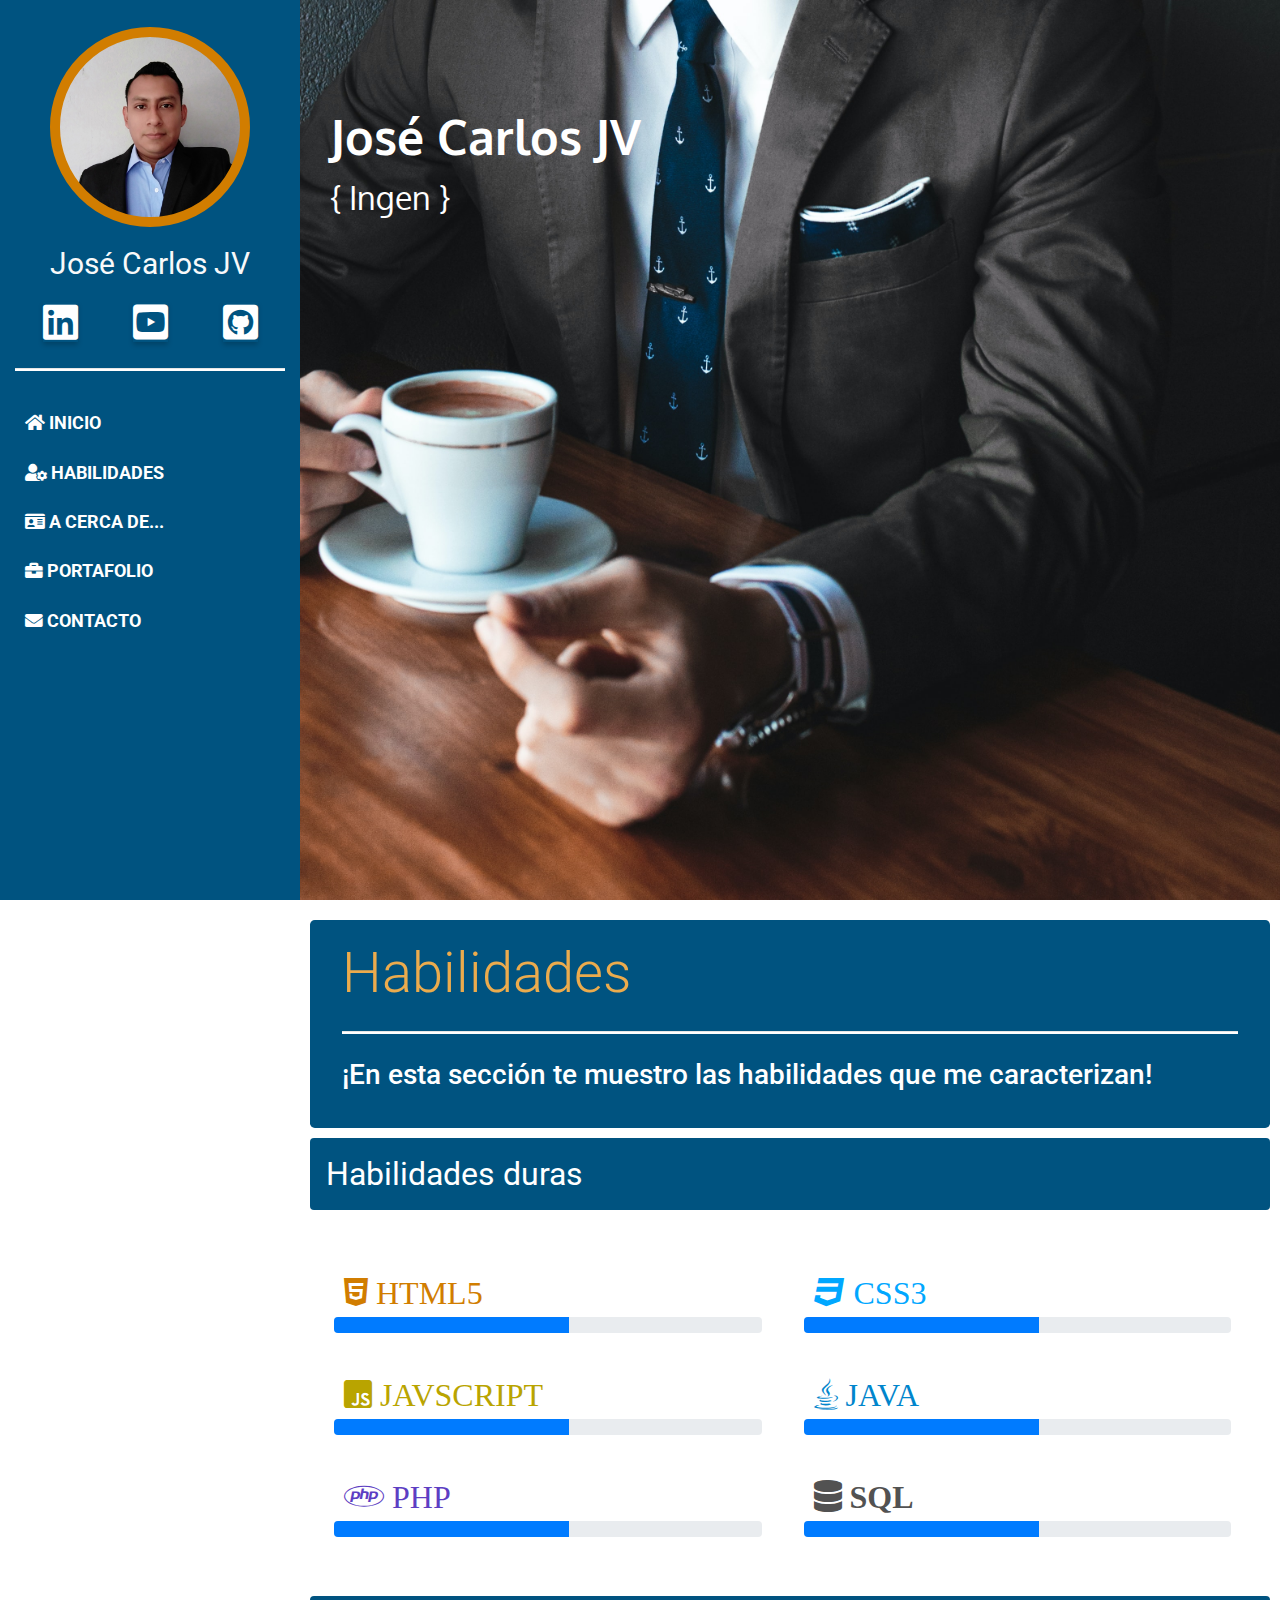
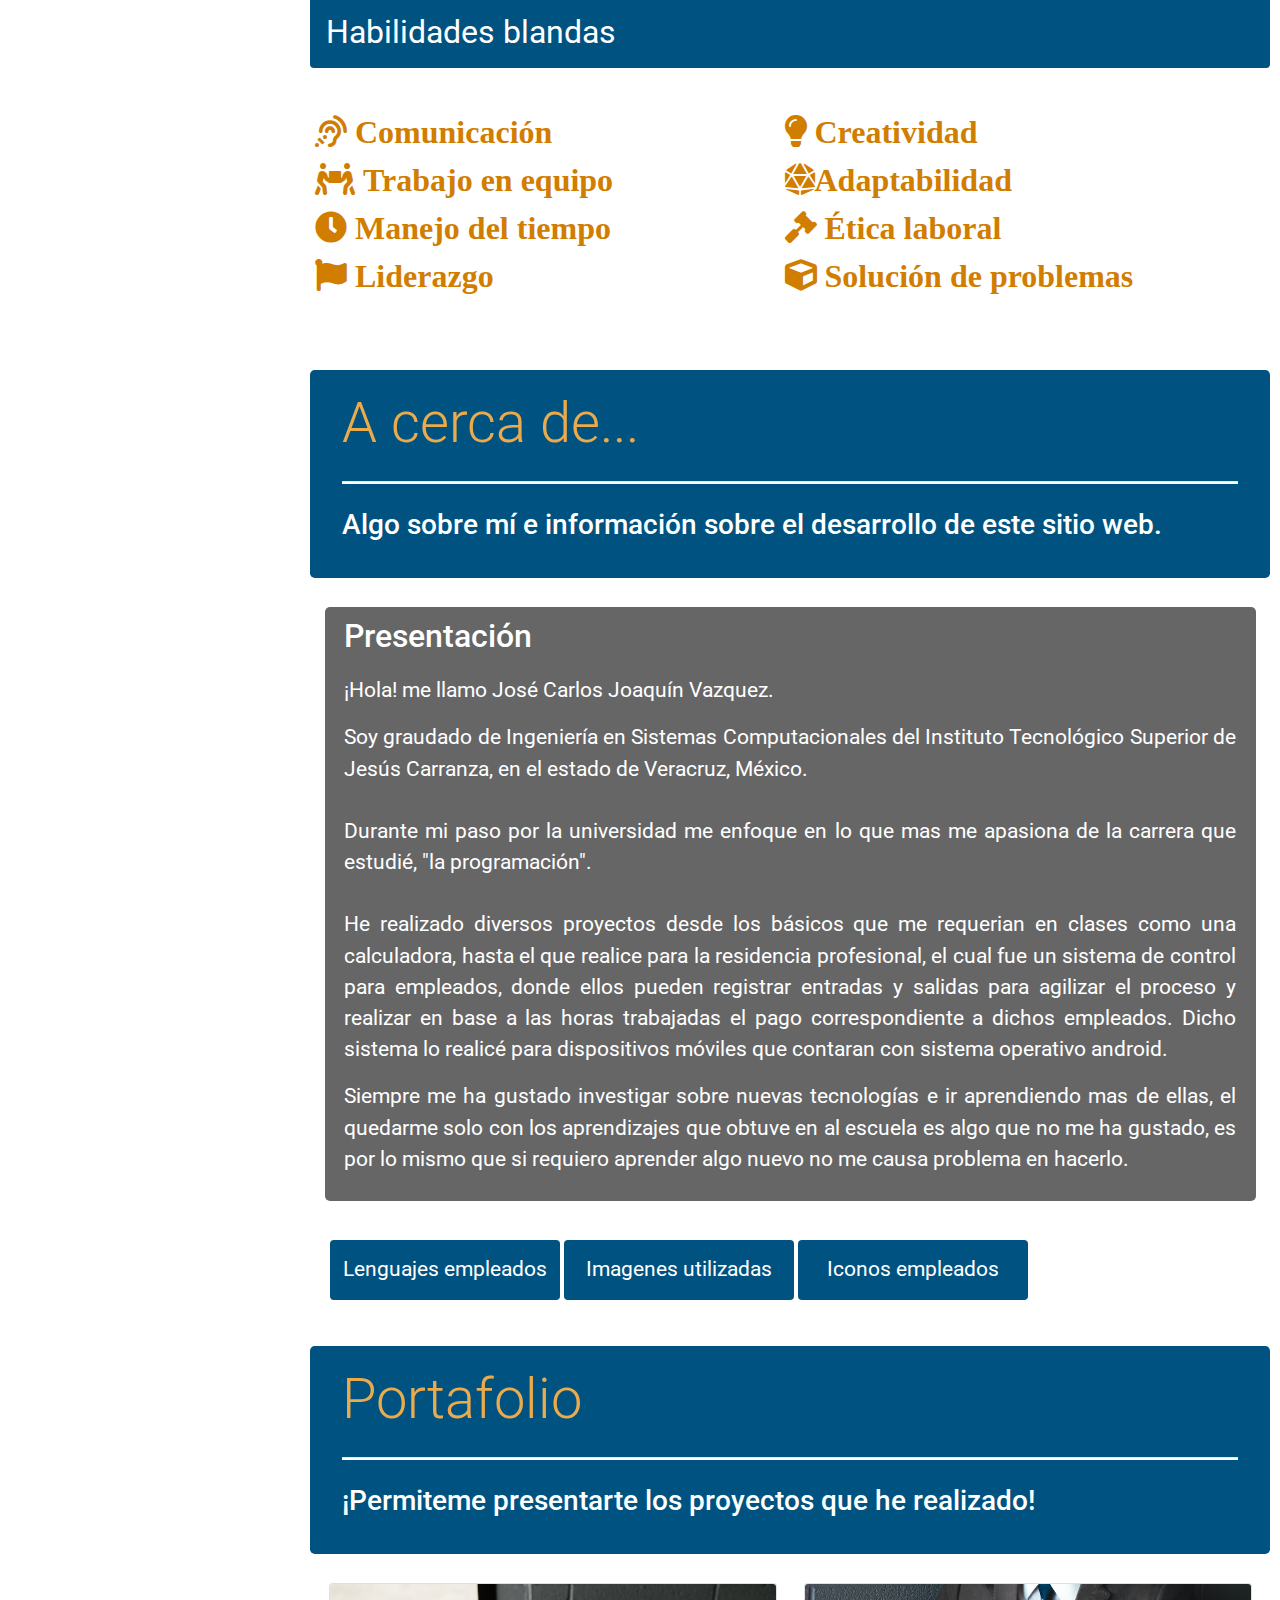
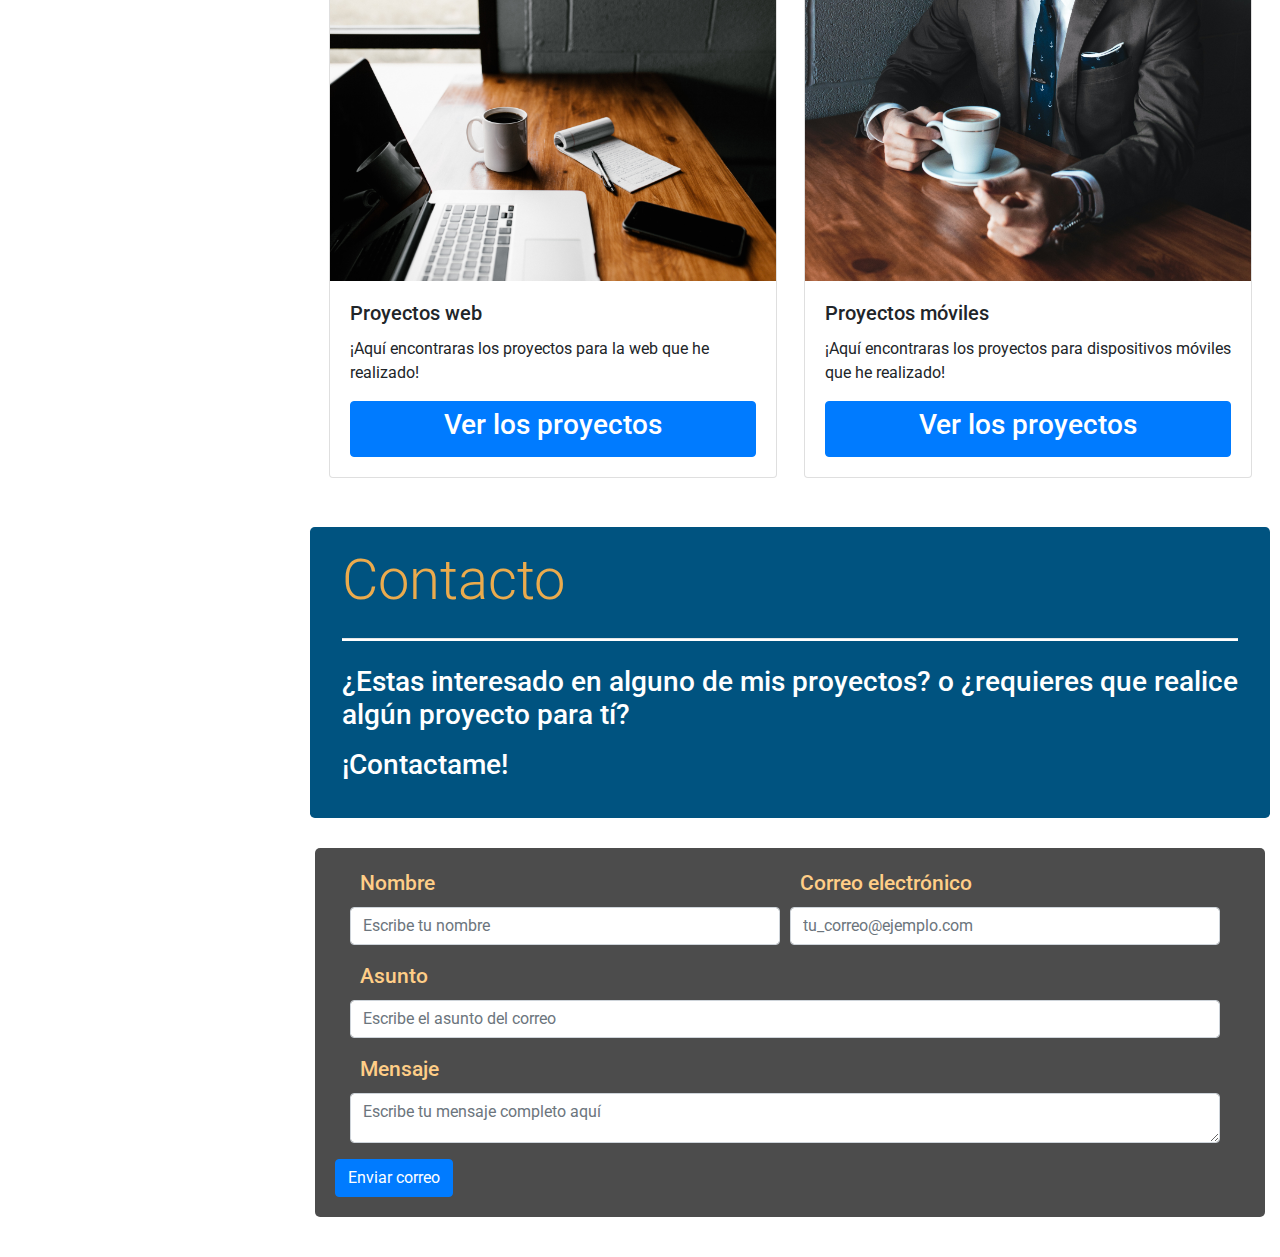
==== commit 4792f497: "Actualización en debian" ====
--- a/index.html
+++ b/index.html
@@ -53,7 +53,7 @@
 
     <!--     ----------------------     Hero     ----------------------     -->
     <section class="d-flex flex-column justity-content-center aling-items-center" id="inicio">
-        <button id="btn-show">MENU</button>
+        <button id="btn-show"><i class="fas fa-bars"></i></button>
         <div class="contenedor-inicio">
             <div class="inicio">
                 <h1 id="titulo-inicio">José Carlos JV</h1>
@@ -521,28 +521,28 @@
         </div>
 
 
-        <div class="container-fluid" id="send-mail">
-
-            <form class="needs-validation formulario-email" novalidate="true">
+        <div class="container-fluid" id="enviar.php">
+
+            <form action="php/enviar.php" method="post" name="formcontact" class="needs-validation formulario-email" novalidate="true">
 
                 <div class="form-row container-fluid">
                     <div class="col-md-6 mb-3" id="name-box">
                         <label for="validationCustom01" class="box-label">Nombre</label>
-                        <input type="text" class="form-control" id="validationCustom01" placeholder="Escribe tu nombre" required>
+                        <input type="text" name="nombre" class="form-control" id="validationCustom01" placeholder="Escribe tu nombre" required>
                         <div class="invalid-feedback">
                             Por favor ingresa tu nombre.
                         </div>
                     </div>
                     <div class="col-md-6 mb-3" id="mail-box">
                         <label for="validationCustom02" class="box-label">Correo electrónico</label>
-                        <input type="email" class="form-control" id="validationCustom02" placeholder="tu_correo@ejemplo.com" required>
+                        <input type="email" name="email" class="form-control" id="validationCustom02" placeholder="tu_correo@ejemplo.com" required>
                         <div class="invalid-feedback">
                             Porfavor ingresa un correo.
                         </div>
                     </div>
                     <div class="col-md-12 mb-3" id="subject-box">
                         <label for="validationCustom03" class="box-label">Asunto</label>
-                        <input type="text" class="form-control" id="validationCustom03" placeholder="Escribe el asunto del correo" required>
+                        <input type="text" name="asunto" class="form-control" id="validationCustom03" placeholder="Escribe el asunto del correo" required>
                         <div class="invalid-feedback">
                             Porfavor escribe un asunto.
                         </div>
@@ -550,7 +550,7 @@
 
                     <div class="col-md-12 mb-3" id="message-box">
                         <label for="validationCustom04" class="box-label">Mensaje</label>
-                        <textarea class="form-control" id="exampleFormControlTextarea1" rows="3" placeholder="Escribe tu mensaje completo aquí"></textarea>
+                        <textarea class="form-control" name="message" id="exampleFormControlTextarea1" rows="3" placeholder="Escribe tu mensaje completo aquí"></textarea>
                         <div class="invalid-feedback">
                             Por favor escriba su mensaje.
                         </div>
--- a/css/estilos.css
+++ b/css/estilos.css
@@ -54,15 +54,17 @@
 /*  ----------------------   Colapso de la barra de navegación lateral   ----------------------  */
     #btn-show {
         position: fixed;
-        width: 60px;
+        font-size: 1.5em;
         margin-top: 30px;
         margin-left: 85%;
         z-index: 1;
-        background-color: rgba(0, 83, 128, 0);
-        color: #ffffff;
-        font-family: fantasy;
-        border: 0;
+        background-color: rgba(0, 0, 0, 0);
+        color: #d17d00;
+        border: 0px;
+        outline: inherit;
     }
+
+
 
     .show-bar
     {
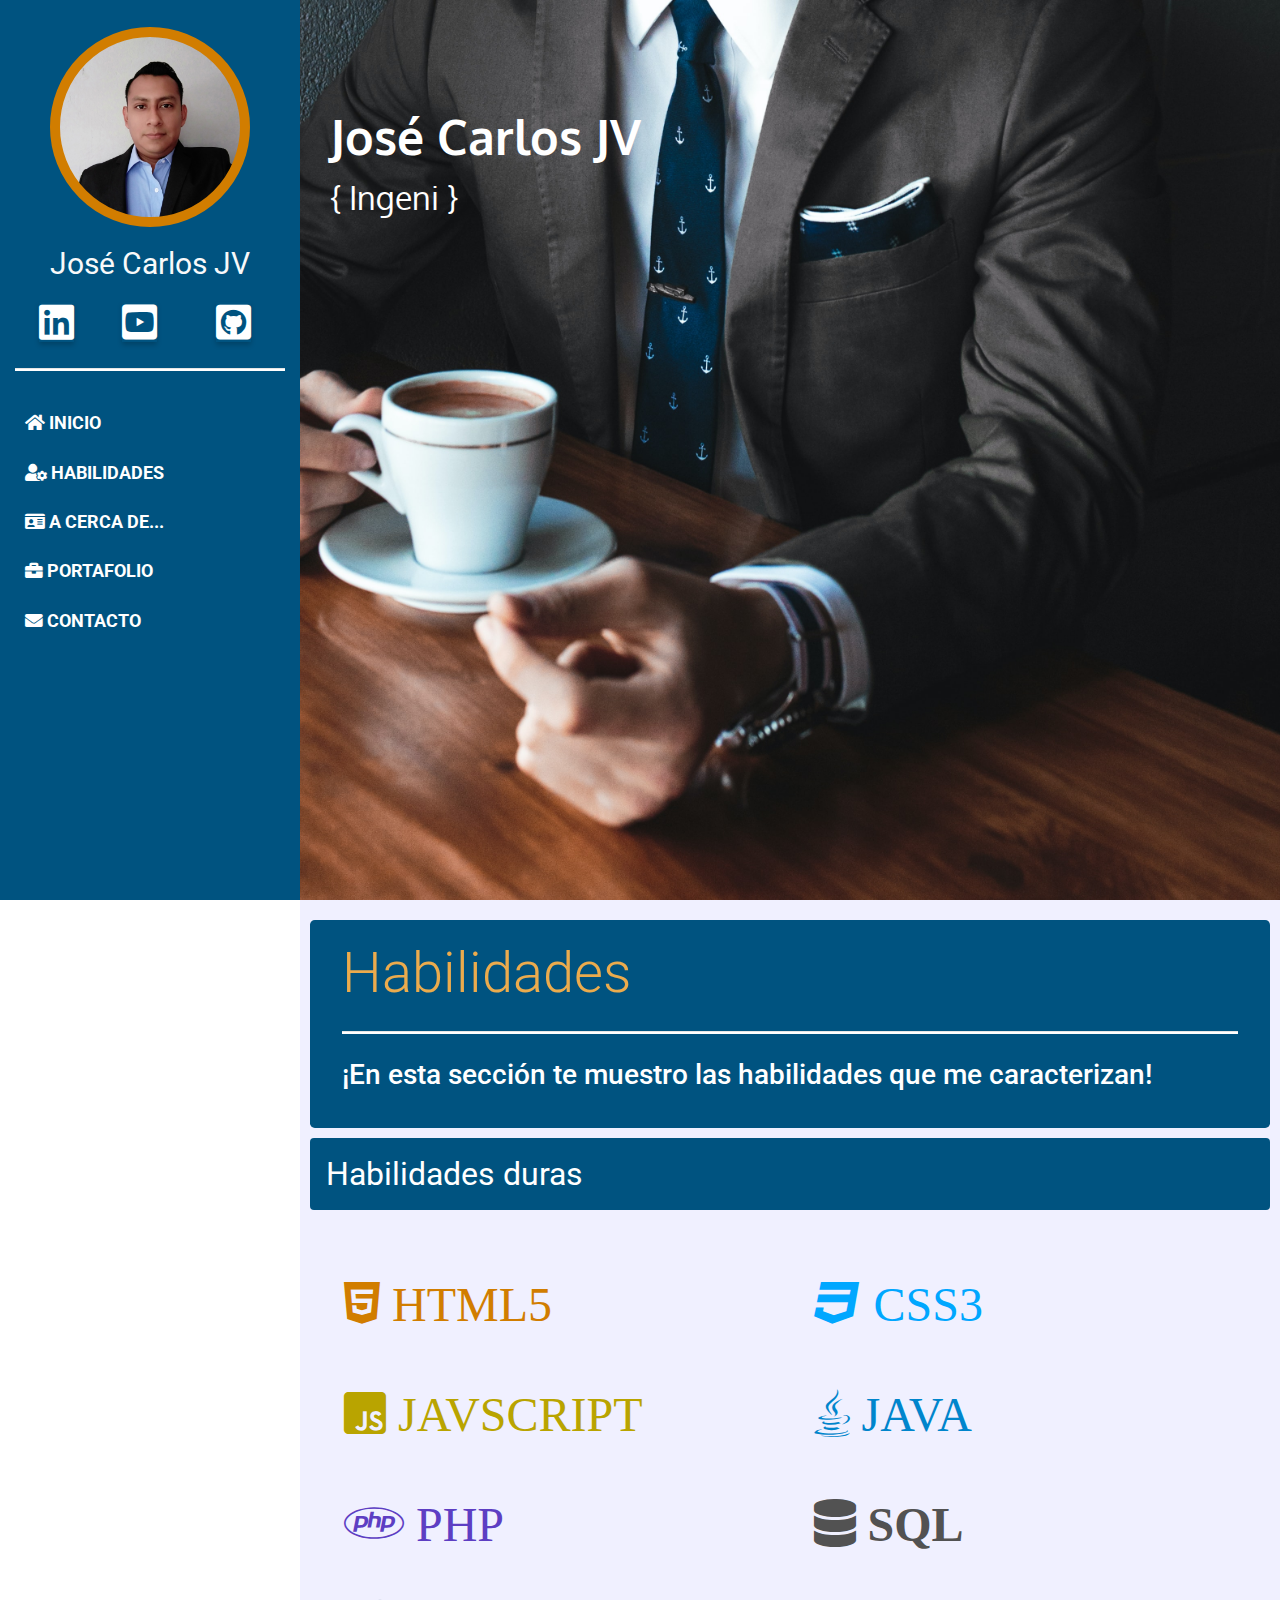
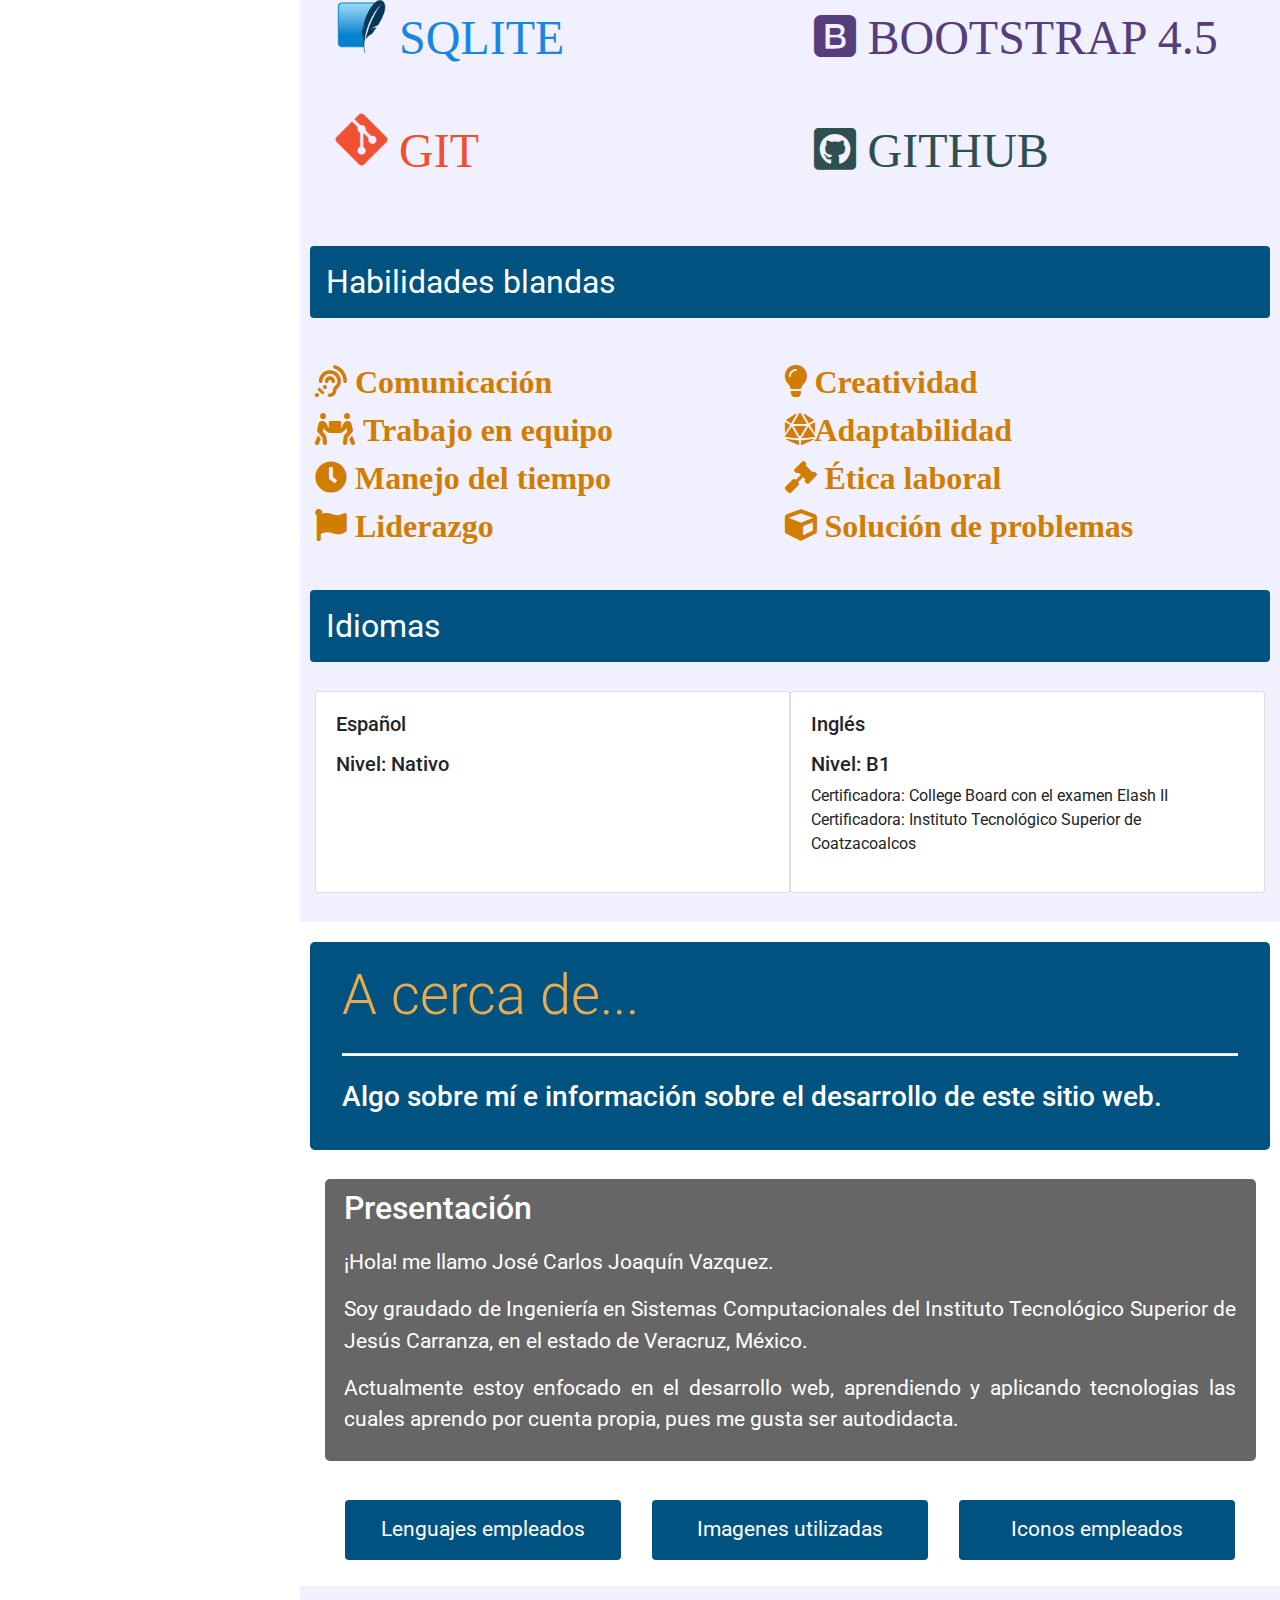
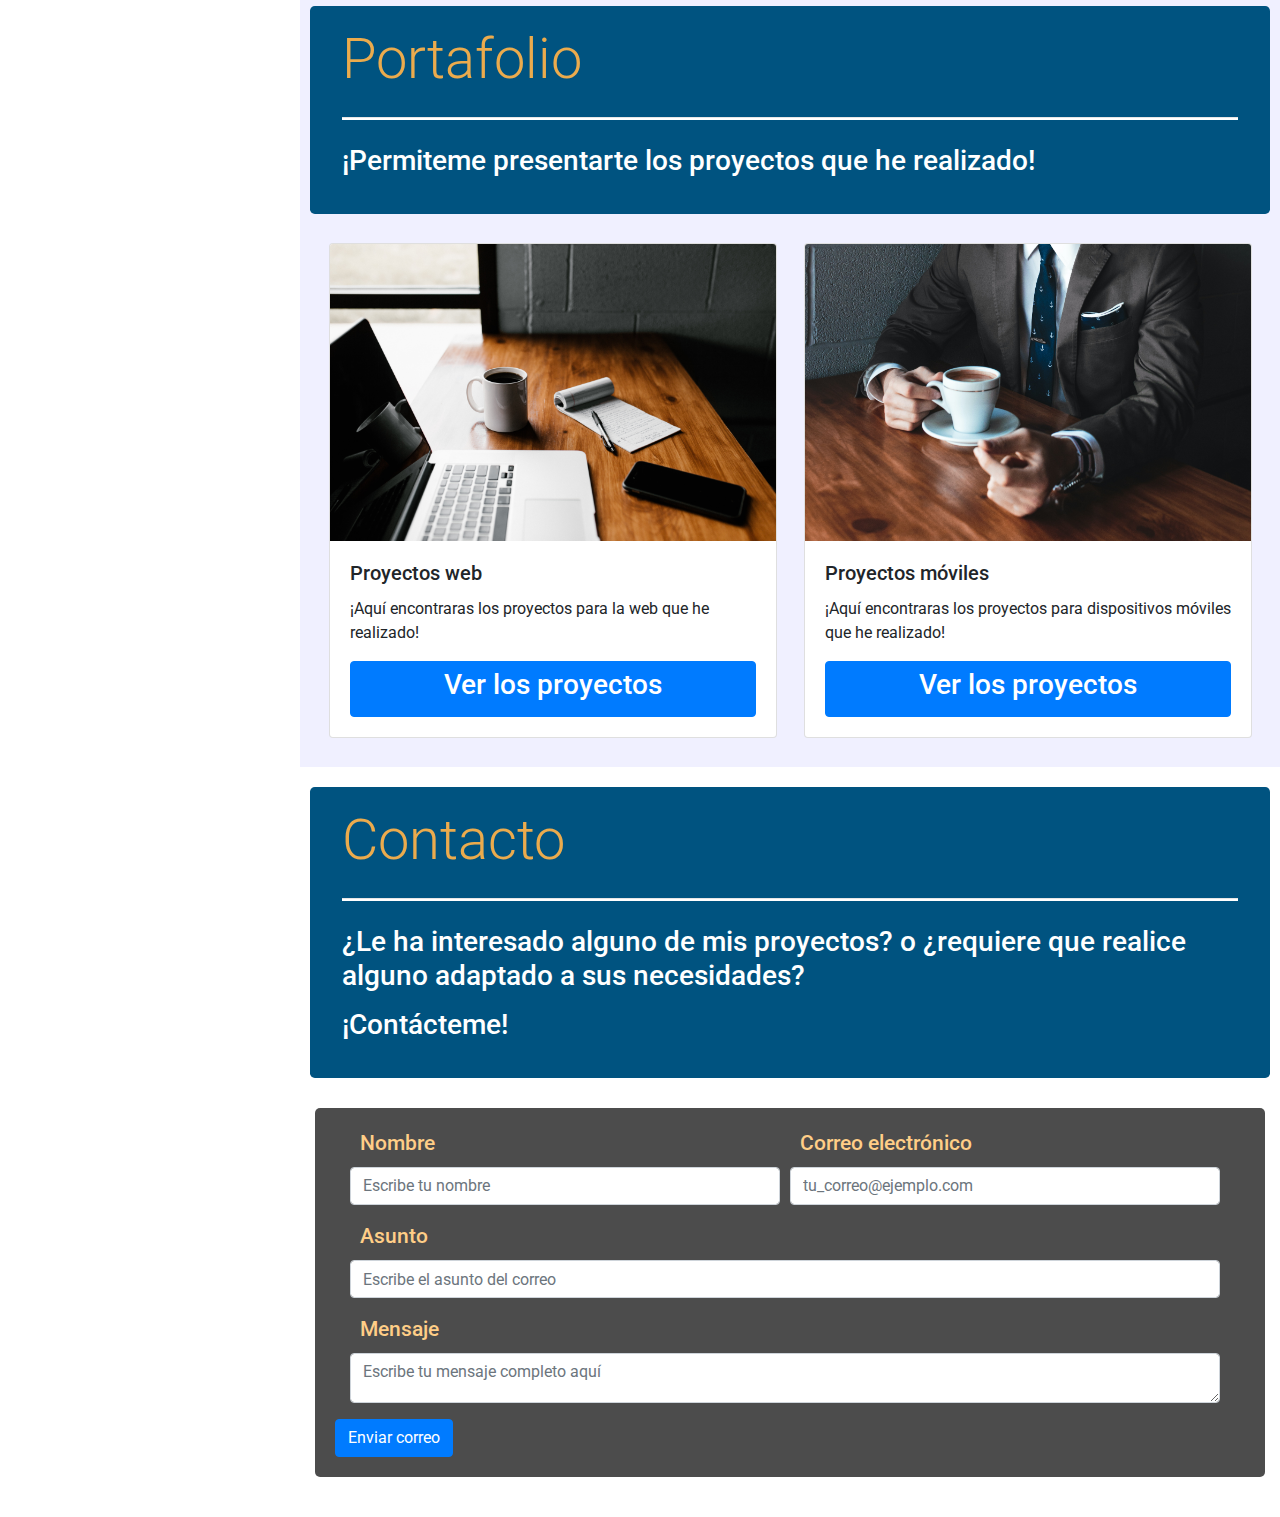
==== commit b7d189b7: "Portfolio changed" ====
--- a/index.html
+++ b/index.html
@@ -12,6 +12,10 @@
 </head>
 
 <body>
+
+
+
+     <!--     ----------------------     Header     ----------------------     -->
     <header class="d-flex flex-column show " id="show">
         <!--  ----------------------   Profile  ----------------------   -->
         <div>
@@ -49,6 +53,7 @@
         </nav>
         <!--     ----------------------     End menu     ----------------------      -->
     </header>
+    <!--     ----------------------    End header     ----------------------     -->
 
 
     <!--     ----------------------     Hero     ----------------------     -->
@@ -72,6 +77,8 @@
         </div>
     </section>
     <!--     ----------------------     End hero     ----------------------     -->
+
+
     <!--     ----------------------     Skills     ----------------------     -->
     <section id="habilidades-body">
        <div class="cab"></div>
@@ -90,34 +97,24 @@
 
         <ul class="container-fluid" id="list-dur">
             <li class="hduras lado-izq"><i class="fab fa-html5"> HTML5</i>
-                <div class="progress">
-                    <div class="progress-bar" role="progressbar" style="width: 55%" aria-valuenow="25" aria-valuemin="0" aria-valuemax="100"></div>
-                </div>
             </li>
             <li class="hduras lado-der"><i class="fab fa-css3"> CSS3</i>
-                <div class="progress">
-                    <div class="progress-bar" role="progressbar" style="width: 55%" aria-valuenow="25" aria-valuemin="0" aria-valuemax="100"></div>
-                </div>
             </li>
             <li class="hduras lado-izq"><i class="fab fa-js-square"> JAVSCRIPT</i>
-                <div class="progress">
-                    <div class="progress-bar" role="progressbar" style="width: 55%" aria-valuenow="25" aria-valuemin="0" aria-valuemax="100"></div>
-                </div>
             </li>
             <li class="hduras lado-der"><i class="fab fa-java"> JAVA</i>
-                <div class="progress">
-                    <div class="progress-bar" role="progressbar" style="width: 55%" aria-valuenow="25" aria-valuemin="0" aria-valuemax="100"></div>
-                </div>
             </li>
             <li class="hduras lado-izq"><i class="fab fa-php"> PHP</i>
-                <div class="progress">
-                    <div class="progress-bar" role="progressbar" style="width: 55%" aria-valuenow="25" aria-valuemin="0" aria-valuemax="100"></div>
-                </div>
             </li>
             <li class="hduras lado-der"><i class="fas fa-database"> SQL</i>
-                <div class="progress">
-                    <div class="progress-bar" role="progressbar" style="width: 55%" aria-valuenow="25" aria-valuemin="0" aria-valuemax="100"></div>
-                </div>
+            </li>
+            <li class="hduras lado-der"><div class="sqliteicon line-sqlite"></div><i class="fab line-sqlite sqlite">  SQLITE</i>
+            </li>
+            <li class="hduras lado-izq"><i class="fab fa-bootstrap"> BOOTSTRAP 4.5</i>
+            </li>
+            <li class="hduras lado-der"><div class="giticon line-git"></div><i class="fab line-git git">  GIT</i>
+            </li>
+            <li class="hduras lado-izq"><i class="fab fa-github-square"> GITHUB</i>
             </li>
         </ul>
 
@@ -154,11 +151,37 @@
             </li>
         </ul>
 
+        <nav aria-label="breadcrumb">
+            <ol class="breadcrumb">
+                <li class="breadcrumb-item active" aria-current="page">Idiomas</li>
+            </ol>
+        </nav>
+
+        <div class="container-fluid d-flex" id="lenguajes">
+
+            <div class="card" style="width: 30rem;">
+                <div class="card-body">
+                    <h5 class="card-title">Español</h5>
+                    <p class="card-text"><h5>Nivel: Nativo</h5><br></p>
+                </div>
+            </div>
+
+            <div class="card" style="width: 30rem;">
+                <div class="card-body">
+                    <h5 class="card-title">Inglés</h5>
+                    <p class="card-text"><h5>Nivel: B1</h5>
+                        Certificadora: College Board con el examen Elash II<br>
+                        Certificadora: Instituto Tecnológico Superior de Coatzacoalcos<br></p>
+                </div>
+            </div>
+
+        </div>
+
     </section>
     <!--     ----------------------     End Skills     ----------------------     -->
+
+
     <!--     ----------------------      About    ----------------------     -->
-
-
     <section class="container-fluid" id="acerca-body">
 
 
@@ -175,19 +198,28 @@
             <h3 id="titulo-pres">Presentación</h3>
 
             <p id="presentacion-tecnologia">¡Hola! me llamo José Carlos Joaquín Vazquez.</p>
-            <p id="presentacion-tecnologia">Soy graudado de Ingeniería en Sistemas Computacionales del Instituto Tecnológico Superior de Jesús Carranza, en el estado de Veracruz, México. <br> <br>
-
+            <p id="presentacion-tecnologia">Soy graudado de Ingeniería en Sistemas Computacionales del
+                Instituto Tecnológico Superior de Jesús Carranza, en el estado de Veracruz, México. <br>
+<!--
             Durante mi paso por la universidad me enfoque en lo que mas me apasiona de la carrera que estudié, "la programación". <br><br>
 
-            He realizado diversos proyectos desde los básicos que me requerian en clases como una calculadora, hasta el que realice para la residencia profesional, el cual fue un sistema de control para empleados, donde ellos pueden registrar entradas y salidas para agilizar el proceso y realizar en base a las horas trabajadas el pago correspondiente a dichos empleados. Dicho sistema lo realicé para dispositivos móviles que contaran con sistema operativo android.</p>
-
-            <p id="presentacion-tecnologia">Siempre me ha gustado investigar sobre nuevas tecnologías e ir aprendiendo mas de ellas, el quedarme solo con los aprendizajes que obtuve en al escuela es algo que no me ha gustado, es por lo mismo que si requiero aprender algo nuevo no me causa problema en hacerlo.</p>
+            He realizado diversos proyectos desde los básicos que me requerian en clases como una calculadora,
+            hasta el que realice para la residencia profesional, el cual fue un sistema de control para empleados,
+            donde ellos pueden registrar entradas y salidas para agilizar el proceso y realizar en base a las horas trabajadas el pago
+            correspondiente a dichos empleados. Dicho sistema lo realicé para dispositivos móviles que contaran con sistema operativo android.</p>
+
+            <p id="presentacion-tecnologia">Siempre me ha gustado investigar sobre nuevas tecnologías e ir
+                aprendiendo mas de ellas, el quedarme solo con los aprendizajes que obtuve en al escuela es algo que no me ha gustado,
+                es por lo mismo que si requiero aprender algo nuevo no me causa problema en hacerlo.</p>-->
+
+            <p id="presentacion-tecnologia">Actualmente estoy enfocado en el desarrollo web, aprendiendo y aplicando tecnologias las cuales
+                aprendo por cuenta propia, pues me gusta ser autodidacta.</p>
         </div>
 
 
         <div class="container" id="del-sitio">
-            <p class="container-fluid" id="acerca-botones">
-                <button class="btn btn-primary" type="button" data-toggle="collapse" data-target="#lenguajes-usados" aria-expanded="false" aria-controls="lenguajes-usados">
+            <p class="container-fluid d-flex" id="acerca-botones">
+                <button class="btn btn-primary" type="button" data-toggle="collapse" data-target="#lenguajes-usados" aria-expanded="true" aria-controls="lenguajes-usados">
                     Lenguajes empleados
                 </button>
                 <button class="btn btn-primary" type="button" data-toggle="collapse" data-target="#recursos-imagenes" aria-expanded="false" aria-controls="recursos-imagenes">
@@ -337,7 +369,6 @@
 
 
     <!--     ----------------------      Portfolio    ----------------------     -->
-
     <section class="container-fluid" id="portafolio-body">
         <div class="portafolicontainer">
             <div class="jumbotron">
@@ -504,19 +535,16 @@
     <!--     ----------------------     End portfolio    ----------------------     -->
 
 
-
-
     <!--     ----------------------      Contact    ----------------------     -->
-
     <section class="container-fluid global-contain" id="contacto-body">
         <div class="jumbotron ">
             <h2 class="display-4">Contacto</h2>
             <hr class="my-4">
             <h3>
-                <p>¿Estas interesado en alguno de mis proyectos? o ¿requieres que realice algún proyecto para tí?</p>
+                <p>¿Le ha interesado alguno de mis proyectos? o ¿requiere que realice alguno adaptado a sus necesidades?</p>
             </h3>
             <h3>
-                <p>¡Contactame!</p>
+                <p>¡Contácteme!</p>
             </h3>
         </div>
 
@@ -571,4 +599,7 @@
     <script src="js/bootstrap.min.js"></script>
     <script src="js/typed.js"></script>
     <script src="js/main.js"></script>
+
+
+
 </body></html>
--- a/css/estilos.css
+++ b/css/estilos.css
@@ -1,4 +1,24 @@
 /*  ----------------------   Configuración general   ----------------------  */
+
+/* SCSS RGB  dark palete
+$blue-ncs: rgba(37, 137, 189, 1);
+$cg-blue: rgba(24, 119, 149, 1);
+$ming: rgba(56, 104, 106, 1);
+$laurel-green: rgba(163, 180, 162, 1);
+$bone: rgba(205, 198, 174, 1);
+*/
+
+
+/* SCSS RGB  light paletes
+$dark-pastel-green: rgba(32, 191, 85, 1);
+$blue-sapphire: rgba(11, 79, 108, 1);
+$cyan-process: rgba(1, 186, 239, 1);
+$ghost-white: rgba(251, 251, 255, 1);
+$sonic-silver: rgba(117, 117, 117, 1);
+*/
+
+
+
 body {
     padding-left: 300px;
 }
@@ -54,7 +74,7 @@
 /*  ----------------------   Colapso de la barra de navegación lateral   ----------------------  */
     #btn-show {
         position: fixed;
-        font-size: 1.5em;
+        font-size: 2.5em;
         margin-top: 30px;
         margin-left: 85%;
         z-index: 1;
@@ -225,6 +245,7 @@
 {
     margin: 0;
     padding: 10px 0px;
+    background-color: rgba(240, 240, 255, 1);
 }
 
 
@@ -267,7 +288,7 @@
     width: 49%;
     padding: 2%;
     display: inline-block;
-    font-size: 2em;
+    font-size: 3em;
     margin: auto;
 }
 
@@ -310,10 +331,54 @@
     color: #525252;
 }
 
+.line-sqlite
+{
+    display: inline-flex;
+}
+.sqlite
+{
+    margin: 0 10px;
+    color: #1887e2;
+}
+.sqliteicon
+{
+    background-image: url(../img/Sqlite-square.icon);
+    background-position: center;
+    background-size: cover;
+    width: 55px;
+    height: 55px;
+    border: 0px solid white;
+}
+
 .fa-bootstrap
 {
     margin: 0 10px;
     color: #563d7c;
+}
+
+.line-git
+{
+    display: inline-flex;
+}
+.git
+{
+    margin: 0 10px;
+    color: #f1502f;
+}
+.giticon
+{
+    background-image: url(../img/git.ico);
+    background-position: center;
+    background-size: cover;
+    width: 55px;
+    height: 55px;
+    border: 0px solid white;
+}
+
+.fa-github-square
+{
+    margin: 0 10px;
+    color: darkslategrey;
 }
 /**  ----------------------   Terminan las habilidades duras   ----------------------  **/
 
@@ -331,6 +396,12 @@
     color: #d17d00;
     display: inline-block;
 }
+
+#lenguajes .card
+{
+    display: inline-block;
+}
+
 /**  ----------------------   Terminan las habilidades blandas   ----------------------  **/
 /**  ----------------------   Termina la sección habilidades   ----------------------  **/
 
@@ -378,8 +449,9 @@
 
 #acerca-botones .btn
 {
-    width: 25%;
+    width: 30%;
     height: 60px;
+    margin: 0 auto;
     font-size: 1.3em;
     display: inline-block;
     background-color: #005380;
@@ -481,6 +553,7 @@
 {
     margin: 0px;
     padding: 10px 0px;
+    background-color: rgba(240, 240, 255, 1);
 }
 
 .card
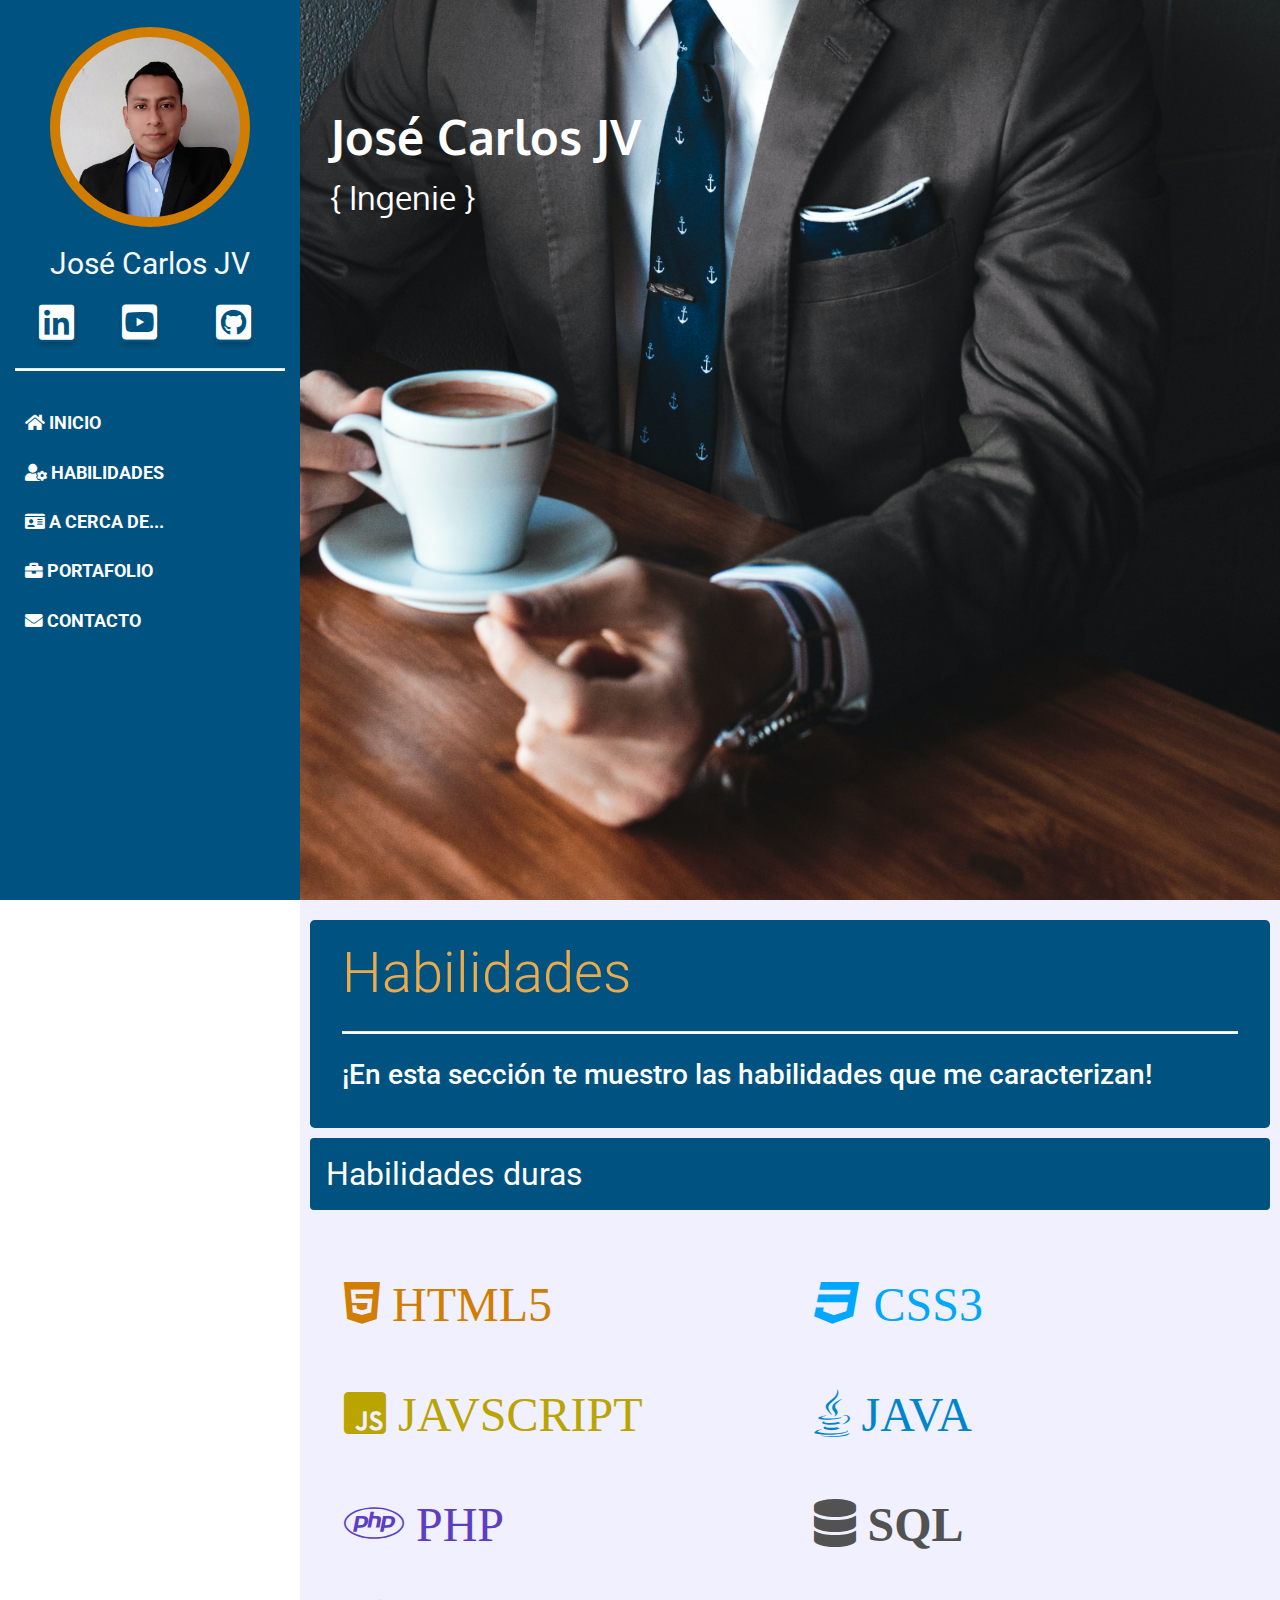
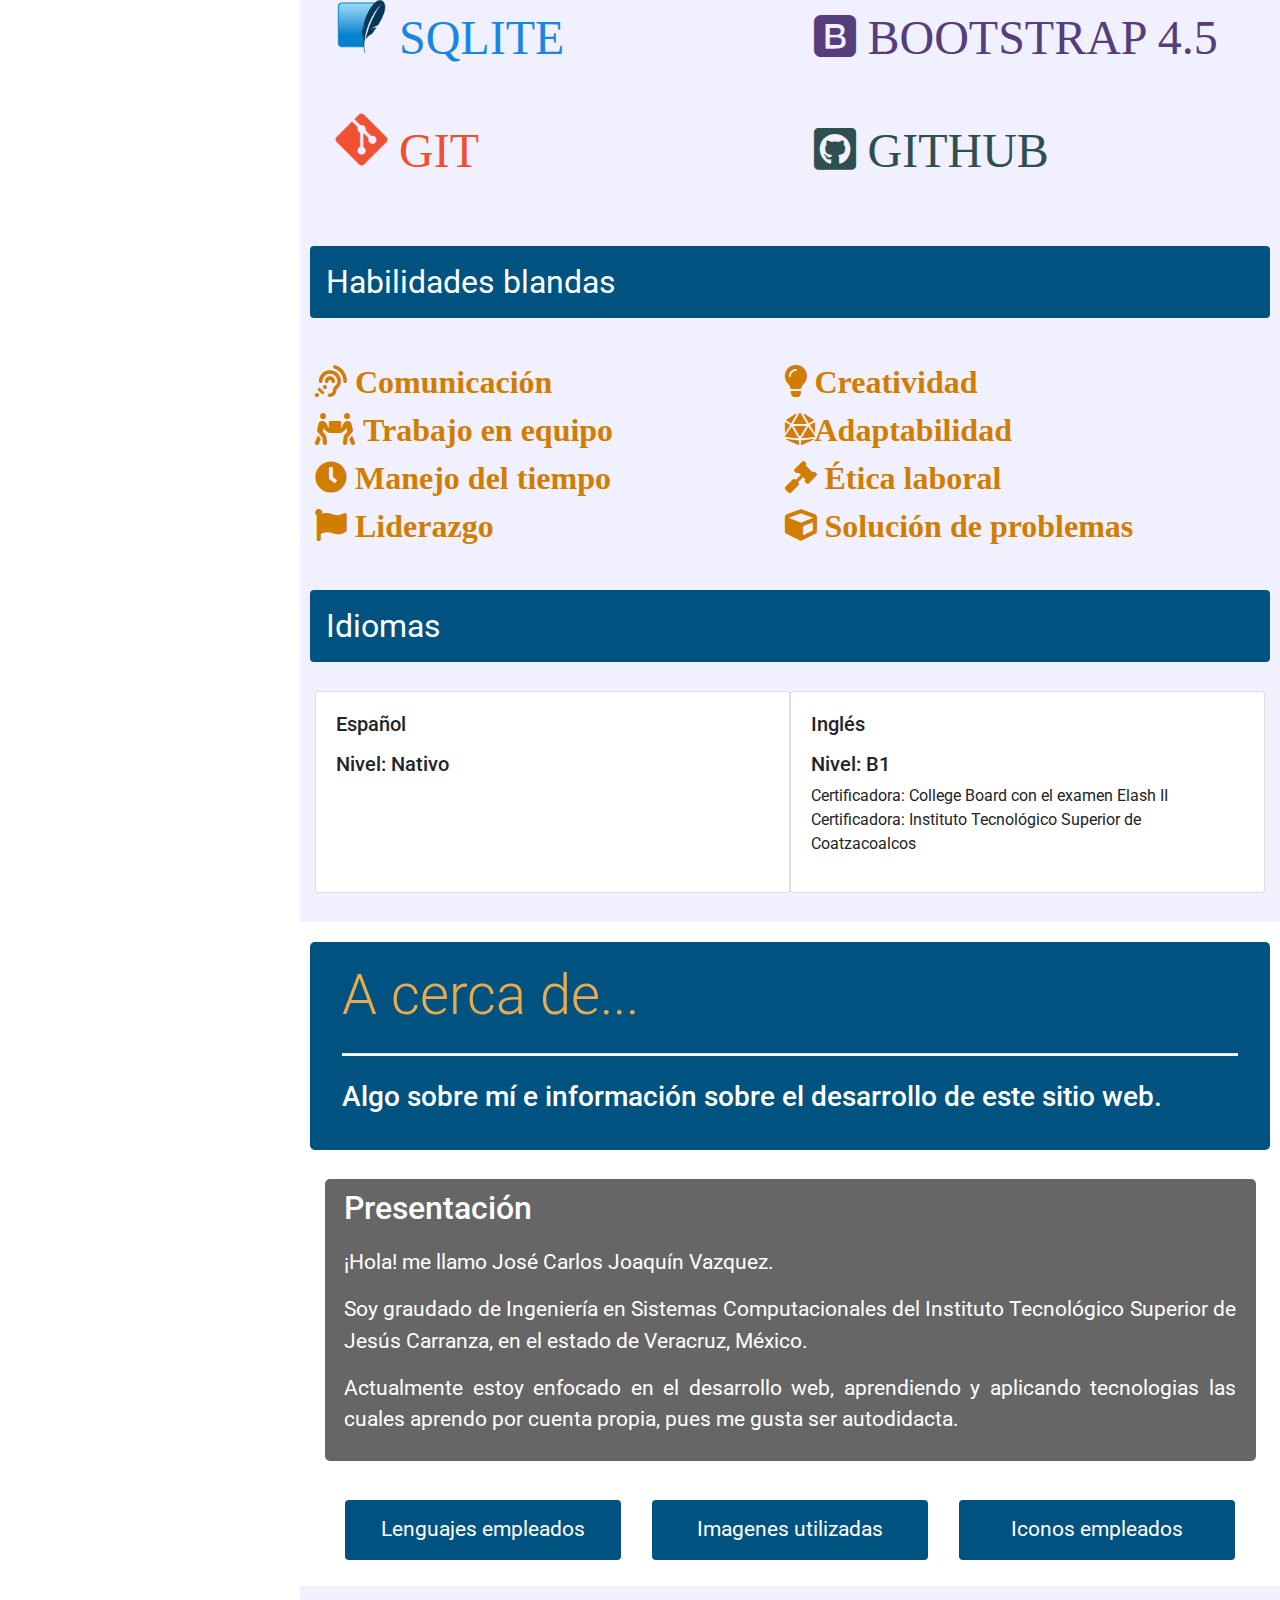
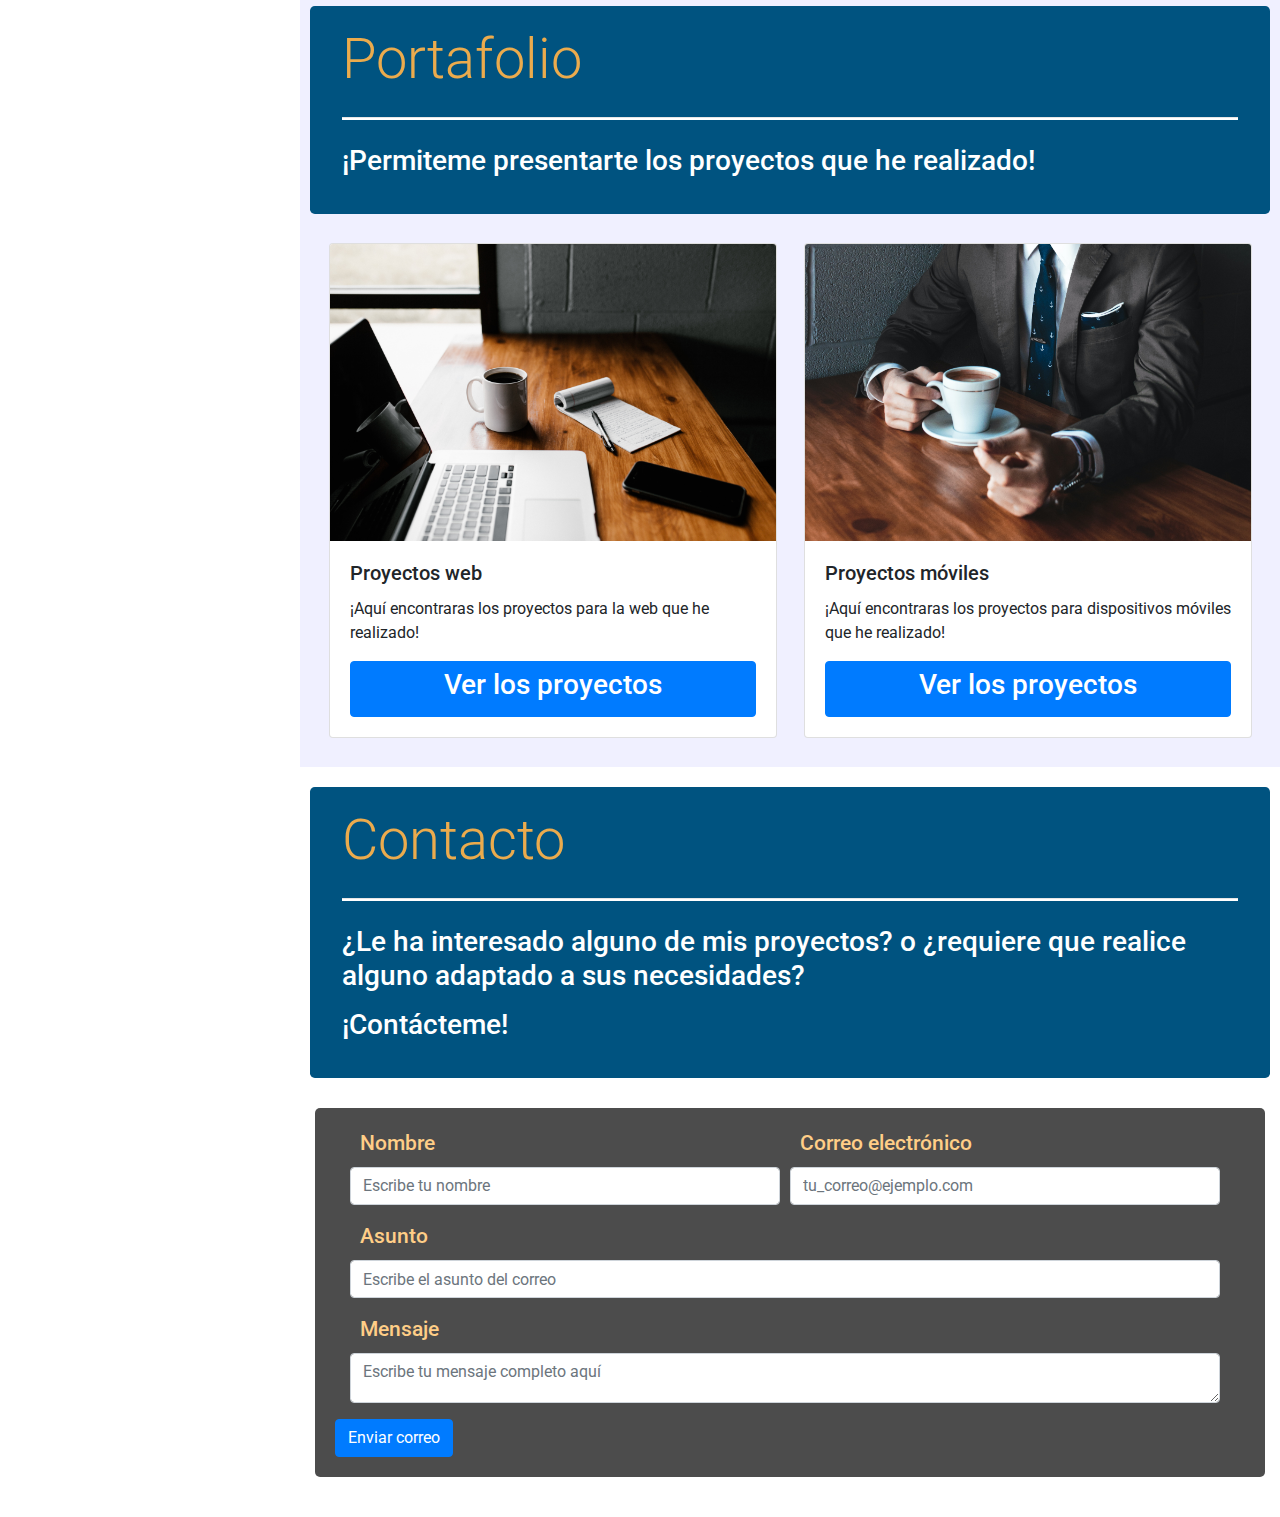
==== commit 43be7fbe: "Email form ready" ====
--- a/index.html
+++ b/index.html
@@ -551,7 +551,7 @@
 
         <div class="container-fluid" id="enviar.php">
 
-            <form action="php/enviar.php" method="post" name="formcontact" class="needs-validation formulario-email" novalidate="true">
+            <form action="php/enviarcorreo.php" method="post" name="formcontact" class="needs-validation formulario-email" novalidate="true">
 
                 <div class="form-row container-fluid">
                     <div class="col-md-6 mb-3" id="name-box">
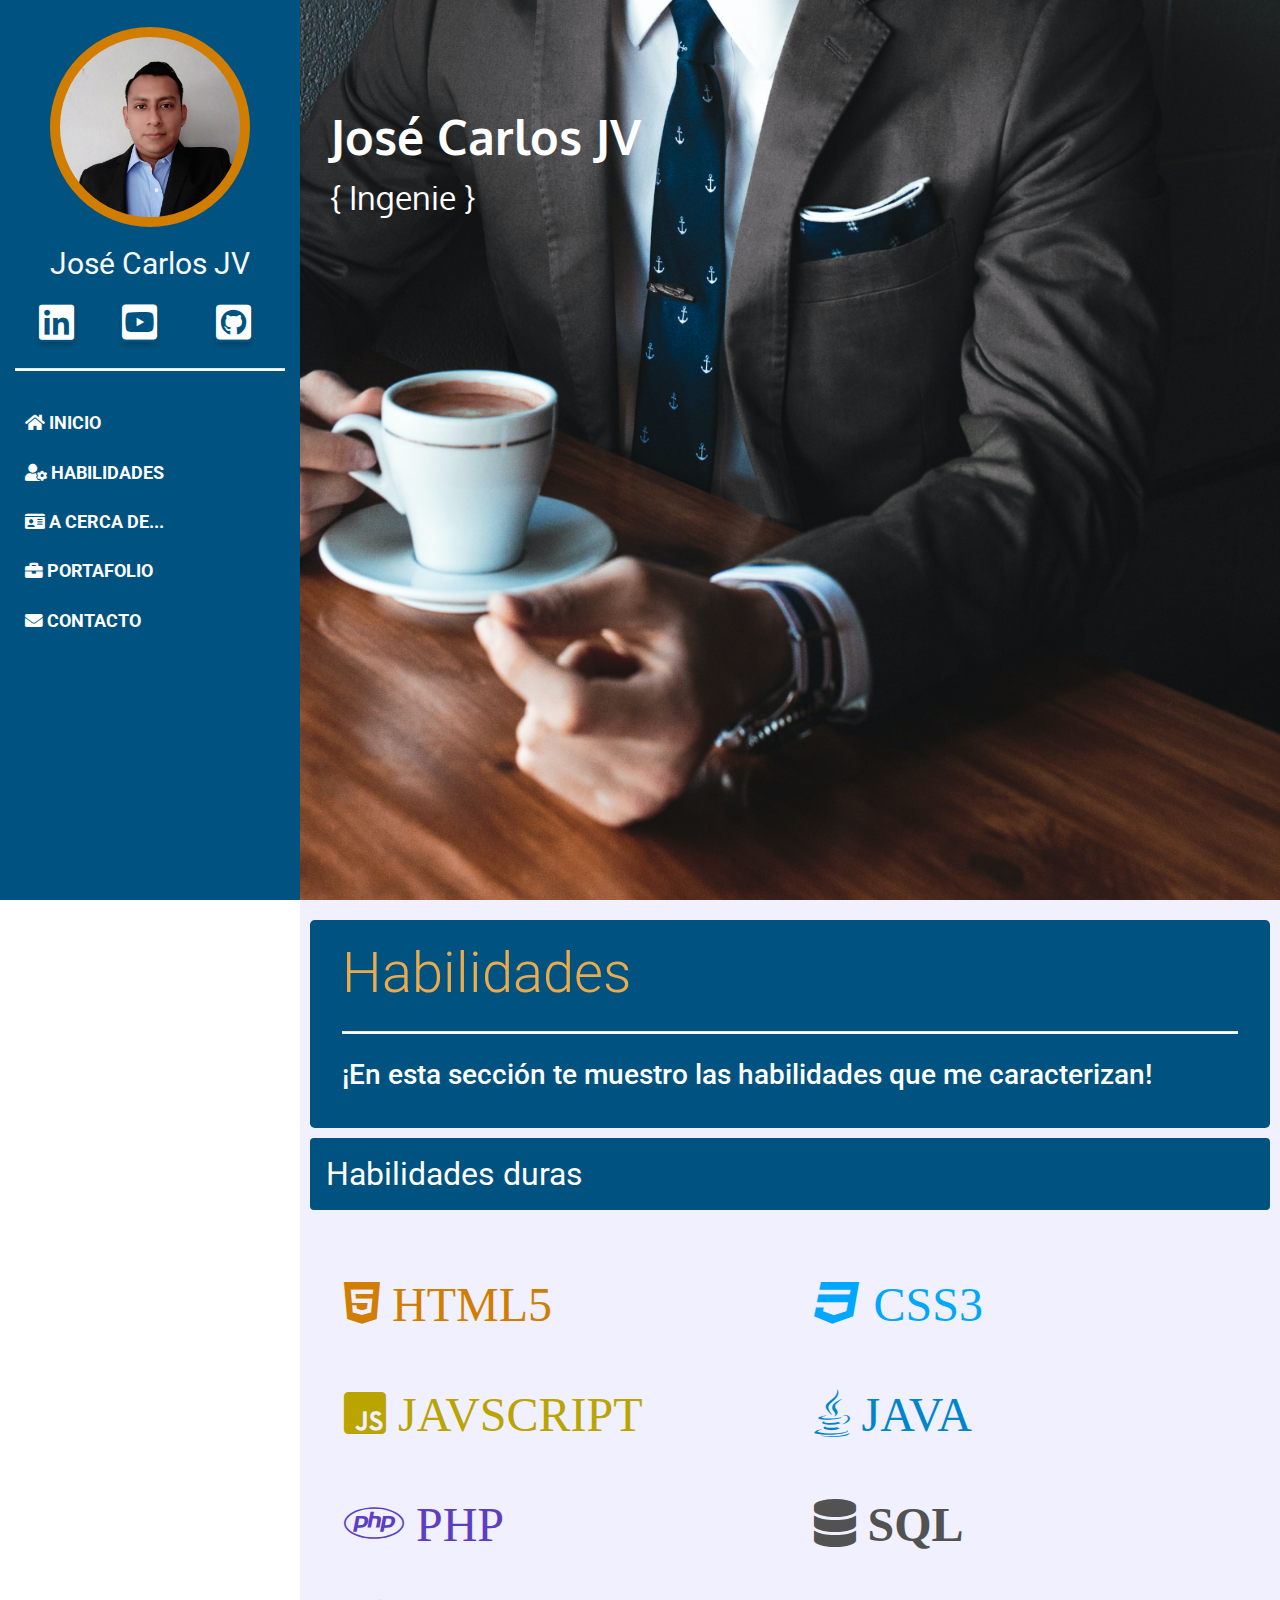
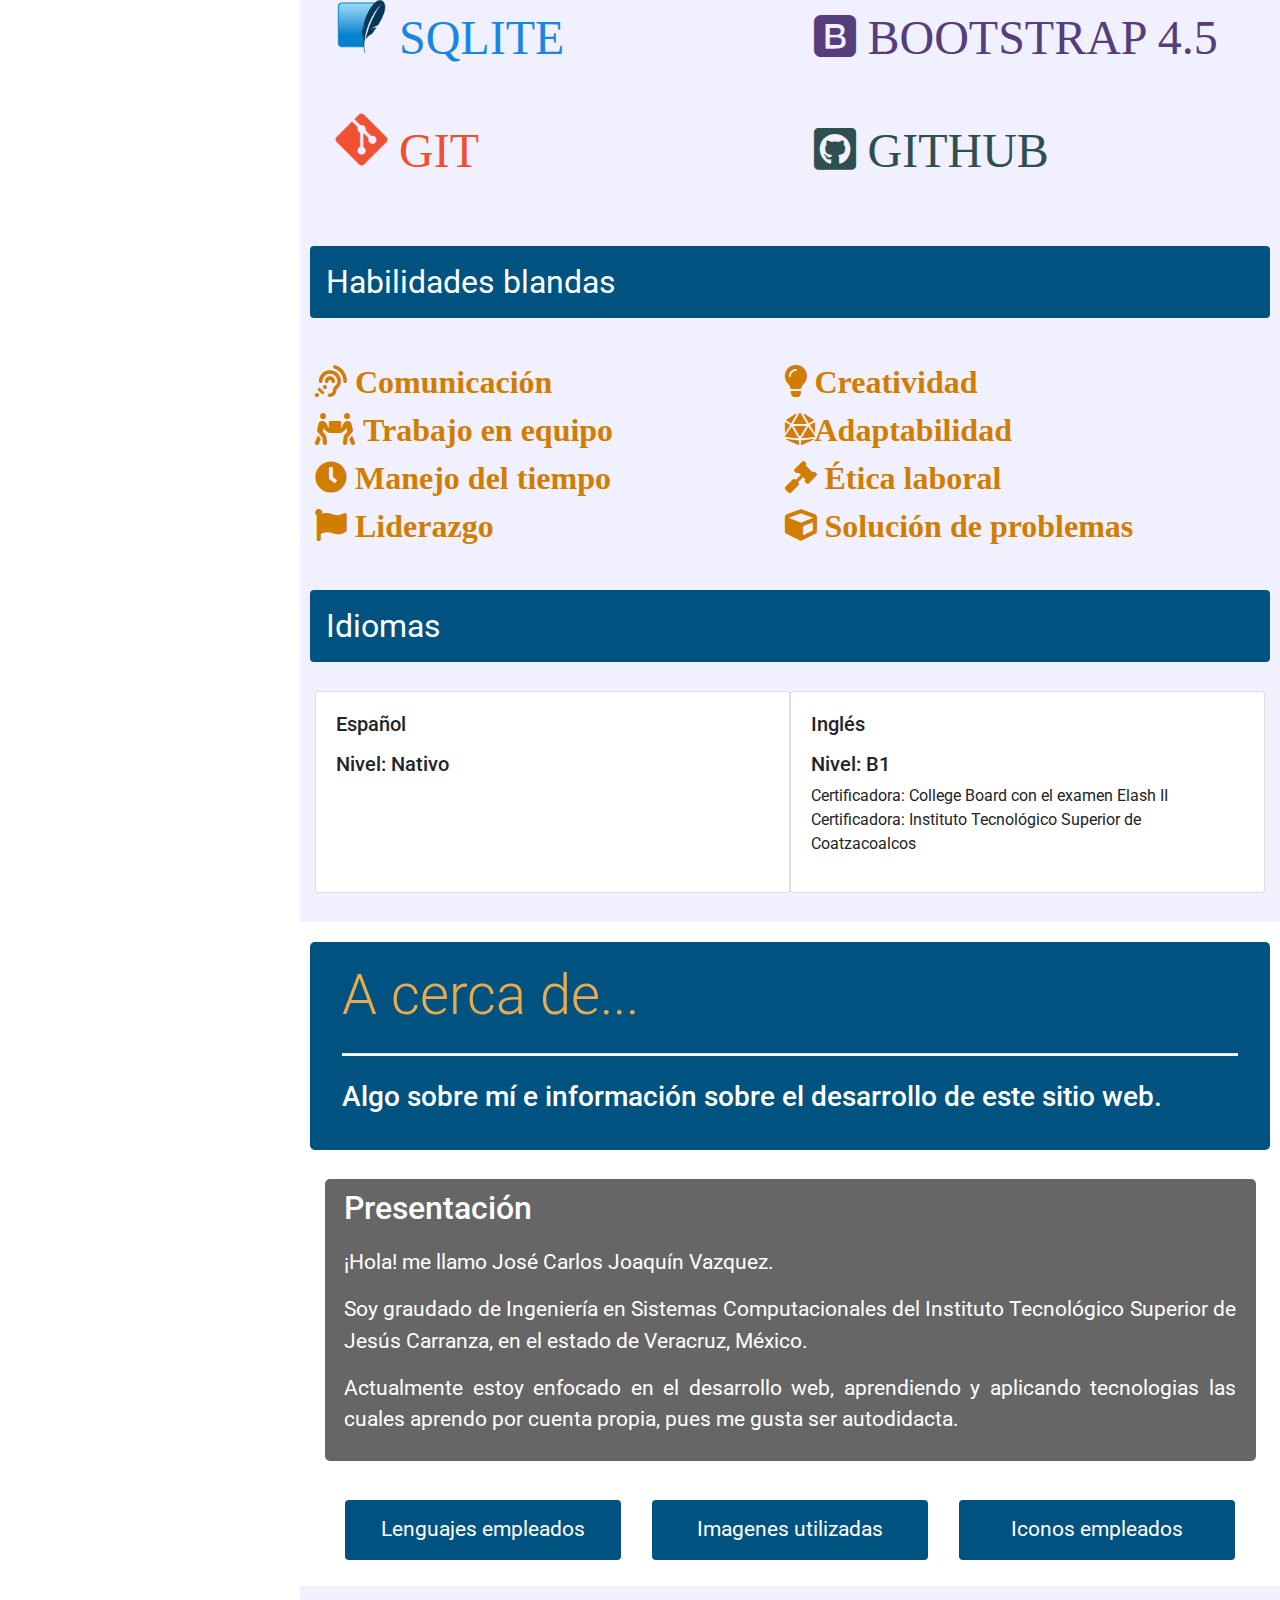
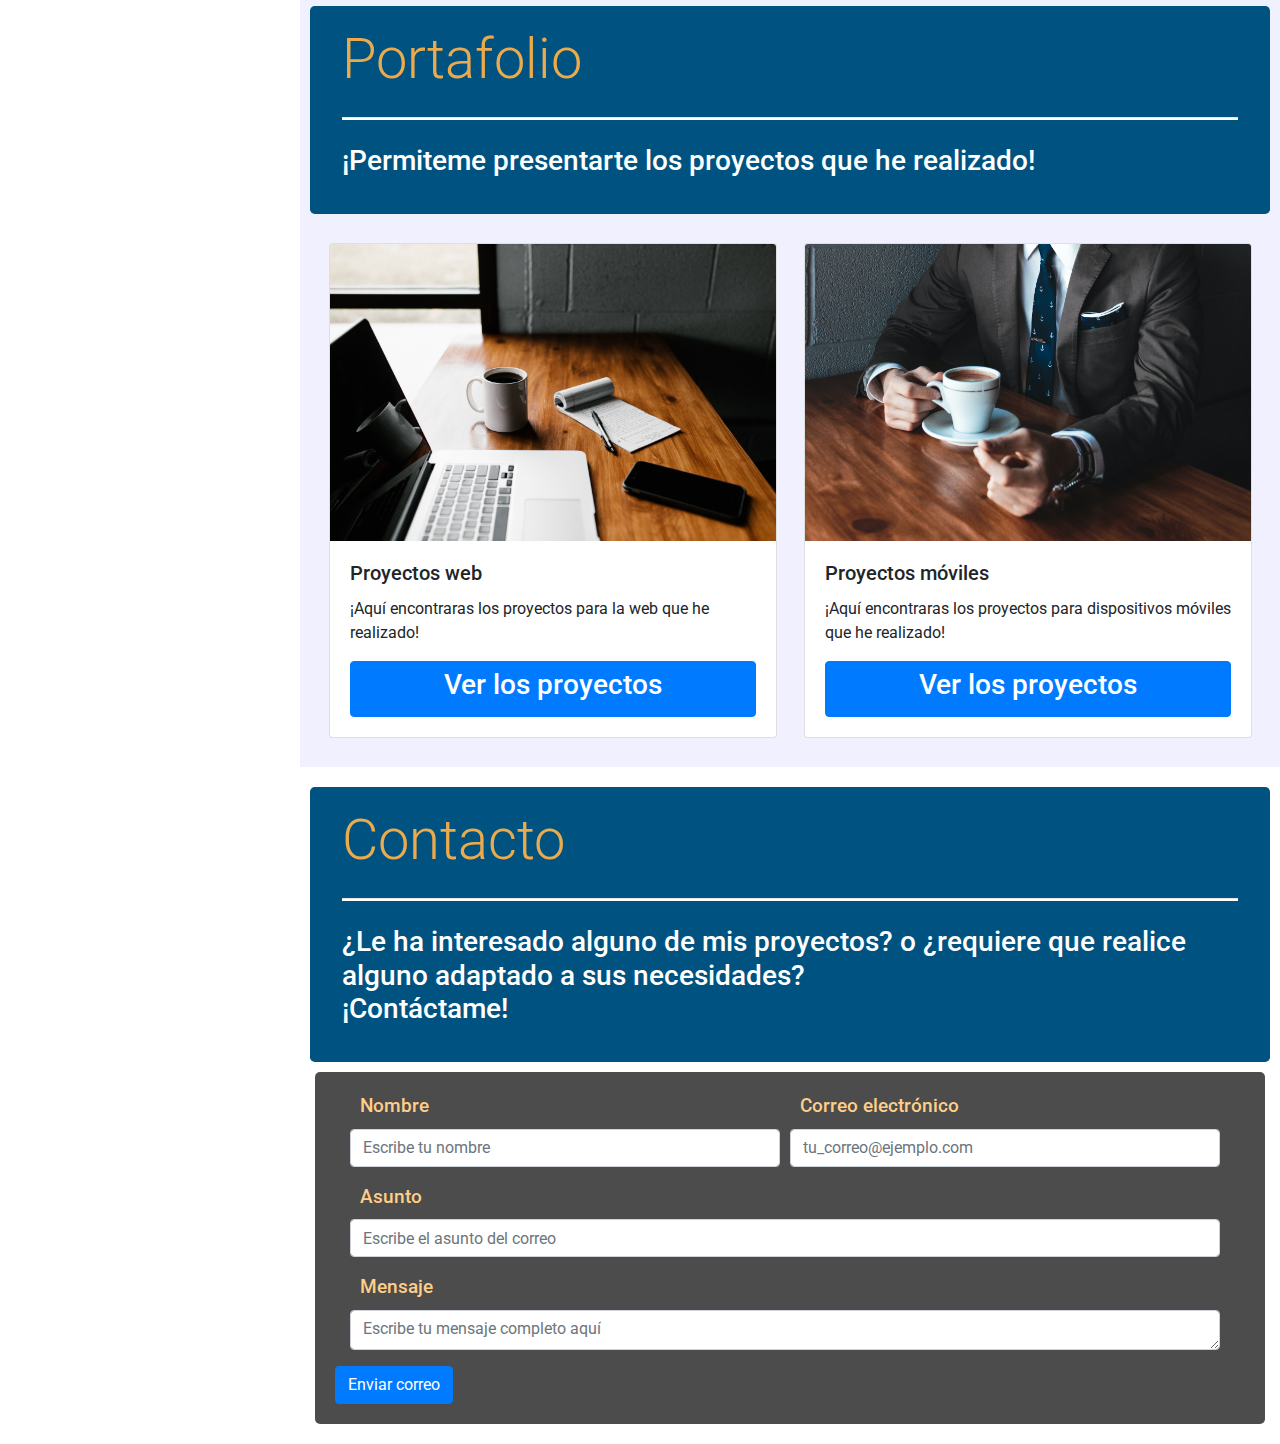
==== commit d025771b: "Resurces buttons ready" ====
--- a/index.html
+++ b/index.html
@@ -22,9 +22,9 @@
             <span class="img-perfil" id="perfil"></span>
             <p class="text-light">José Carlos JV</p>
             <ul class="d-flex" id="contenedor-social">
-                <li class="link-social"><a href="#"><i class="fab fa-linkedin"></i></a></li>
+                <li class="link-social"><a href="https://www.linkedin.com/in/iscjovc/" target="_blank"><i class="fab fa-linkedin"></i></a></li>
                 <li class="link-social"><a href="#"><i class="fab fa-youtube-square"></i></a></li>
-                <li class="link-social"><a href="#"><i class="fab fa-github-square"></i></a></li>
+                <li class="link-social"><a href="https://github.com/JCJOAQUIN" target="_blank"><i class="fab fa-github-square"></i></a></li>
             </ul>
             <hr class="my-4">
         </div>
@@ -219,15 +219,23 @@
 
         <div class="container" id="del-sitio">
             <p class="container-fluid d-flex" id="acerca-botones">
-                <button class="btn btn-primary" type="button" data-toggle="collapse" data-target="#lenguajes-usados" aria-expanded="true" aria-controls="lenguajes-usados">
+                <a href="#del-sitio" class="btns-recursos">
+                    <button class="btn btn-primary" type="button" data-toggle="collapse" data-target="#lenguajes-usados" aria-expanded="true" aria-controls="lenguajes-usados">
                     Lenguajes empleados
-                </button>
-                <button class="btn btn-primary" type="button" data-toggle="collapse" data-target="#recursos-imagenes" aria-expanded="false" aria-controls="recursos-imagenes">
-                    Imagenes utilizadas
-                </button>
-                <button class="btn btn-primary" type="button" data-toggle="collapse" data-target="#recursos-iconos" aria-expanded="false" aria-controls="recursos-iconos">
-                    Iconos empleados
-                </button>
+                    </button>
+                </a>
+                <a href="#del-sitio" class="btns-recursos">
+                    <button class="btn btn-primary" type="button" data-toggle="collapse" data-target="#recursos-imagenes" aria-expanded="false" aria-controls="recursos-imagenes">
+                        Imagenes utilizadas
+                    </button>
+                </a>
+                <a href="#del-sitio" class="btns-recursos">
+                    <button class="btn btn-primary" type="button" data-toggle="collapse" data-target="#recursos-iconos" aria-expanded="false" aria-controls="recursos-iconos">
+                        Iconos empleados
+                    </button>
+                </a>
+                
+                
             </p>
             <div class="collapse container-fluid" id="lenguajes-usados">
                 <div class="card card-body recursos">
@@ -260,6 +268,17 @@
                                 </div>
                             </li>
 
+                            <li id="tecnologias">
+                                <span id="tecnologia-btn">
+                                    <i class="btn btn-primary fab fa-php" type="button" data-toggle="collapse" data-target="#php-tecnologia" aria-expanded="false" aria-controls="php-tecnologia"> PHP</i>
+                                </span>
+                                <div class="collapse" id="php-tecnologia">
+                                    <div class="card card-body descripcion-tecnologia">
+                                        <h4>Para darle funcionalidad a la página.</h4>
+                                    </div>
+                                </div>
+                            </li>
+
                         </ul>
 
                         <ul class="container" id="tecnologias-usadas">
@@ -288,6 +307,7 @@
 
 
                         </ul>
+                        
 
                     </div>
 
@@ -541,15 +561,13 @@
             <h2 class="display-4">Contacto</h2>
             <hr class="my-4">
             <h3>
-                <p>¿Le ha interesado alguno de mis proyectos? o ¿requiere que realice alguno adaptado a sus necesidades?</p>
+                <p>¿Le ha interesado alguno de mis proyectos? o ¿requiere que realice alguno adaptado a sus necesidades? <br>¡Contáctame!</p>
             </h3>
-            <h3>
-                <p>¡Contácteme!</p>
-            </h3>
-        </div>
-
-
-        <div class="container-fluid" id="enviar.php">
+            
+        </div>
+
+
+        <div class="container-fluid" id="enviarcorreo">
 
             <form action="php/enviarcorreo.php" method="post" name="formcontact" class="needs-validation formulario-email" novalidate="true">
 
--- a/css/estilos.css
+++ b/css/estilos.css
@@ -447,13 +447,21 @@
     padding-top: 4%;
 }
 
-#acerca-botones .btn
+.btns-recursos
 {
     width: 30%;
     height: 60px;
     margin: 0 auto;
-    font-size: 1.3em;
+    border: 0px;
     display: inline-block;
+}
+
+#acerca-botones .btn
+{
+    width: 100%;
+    height: 60px;
+    margin: 0 auto;
+    font-size: 1.3em;    
     background-color: #005380;
     border: 0;
 }
@@ -516,6 +524,12 @@
     font-size: 3em;
     border: 0;
 }
+
+#tecnologia-btn .fa-php
+{
+    font-size: 3em;
+    border: 0;    
+}
 .descripcion-tecnologia
 {
     color: #c4c4c4;
@@ -559,7 +573,6 @@
 .card
 {
     margin: 2% auto;
-
 }
 
 .carousel, .carousel-inner > .item > img {
@@ -585,8 +598,8 @@
     background-color: rgba(0,0,0,0.7);
     padding: 20px;
     border-radius: 5px;
-    margin-top: 30px;
-    margin-bottom: 30px;
+    margin-top: 10px;
+    margin-bottom: 10px;
 }
 
 .box-label
@@ -594,7 +607,7 @@
     width: 200px;
     padding-left: 10px;
     border-radius: 5px;
-    font-size: 1.3em;
+    font-size: 1.2em;
     font-weight: 500;
     color: #ffce87;
 
@@ -602,6 +615,6 @@
 
 #message-box textarea
 {
-    height: 50px;
+    height: 40px;
 }
 /**  ----------------------   Termina la sección contacto   ----------------------  **/
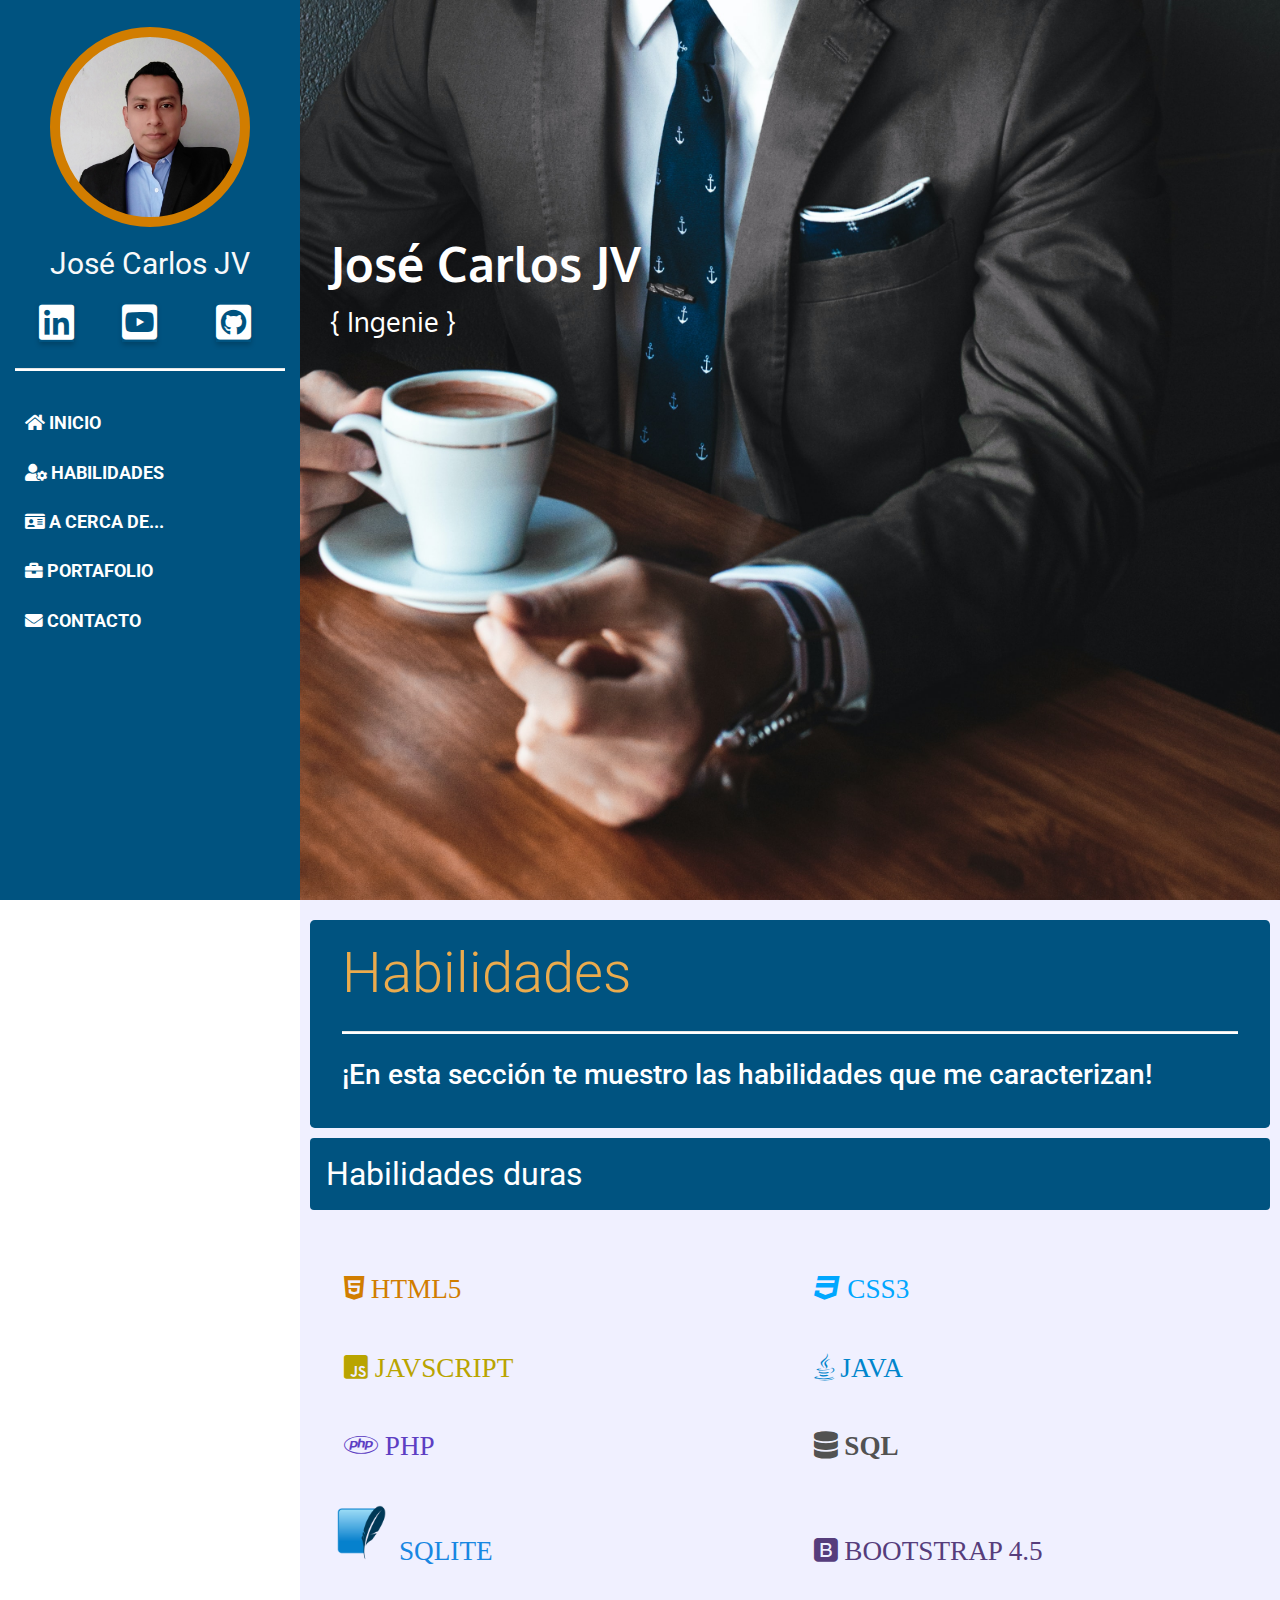
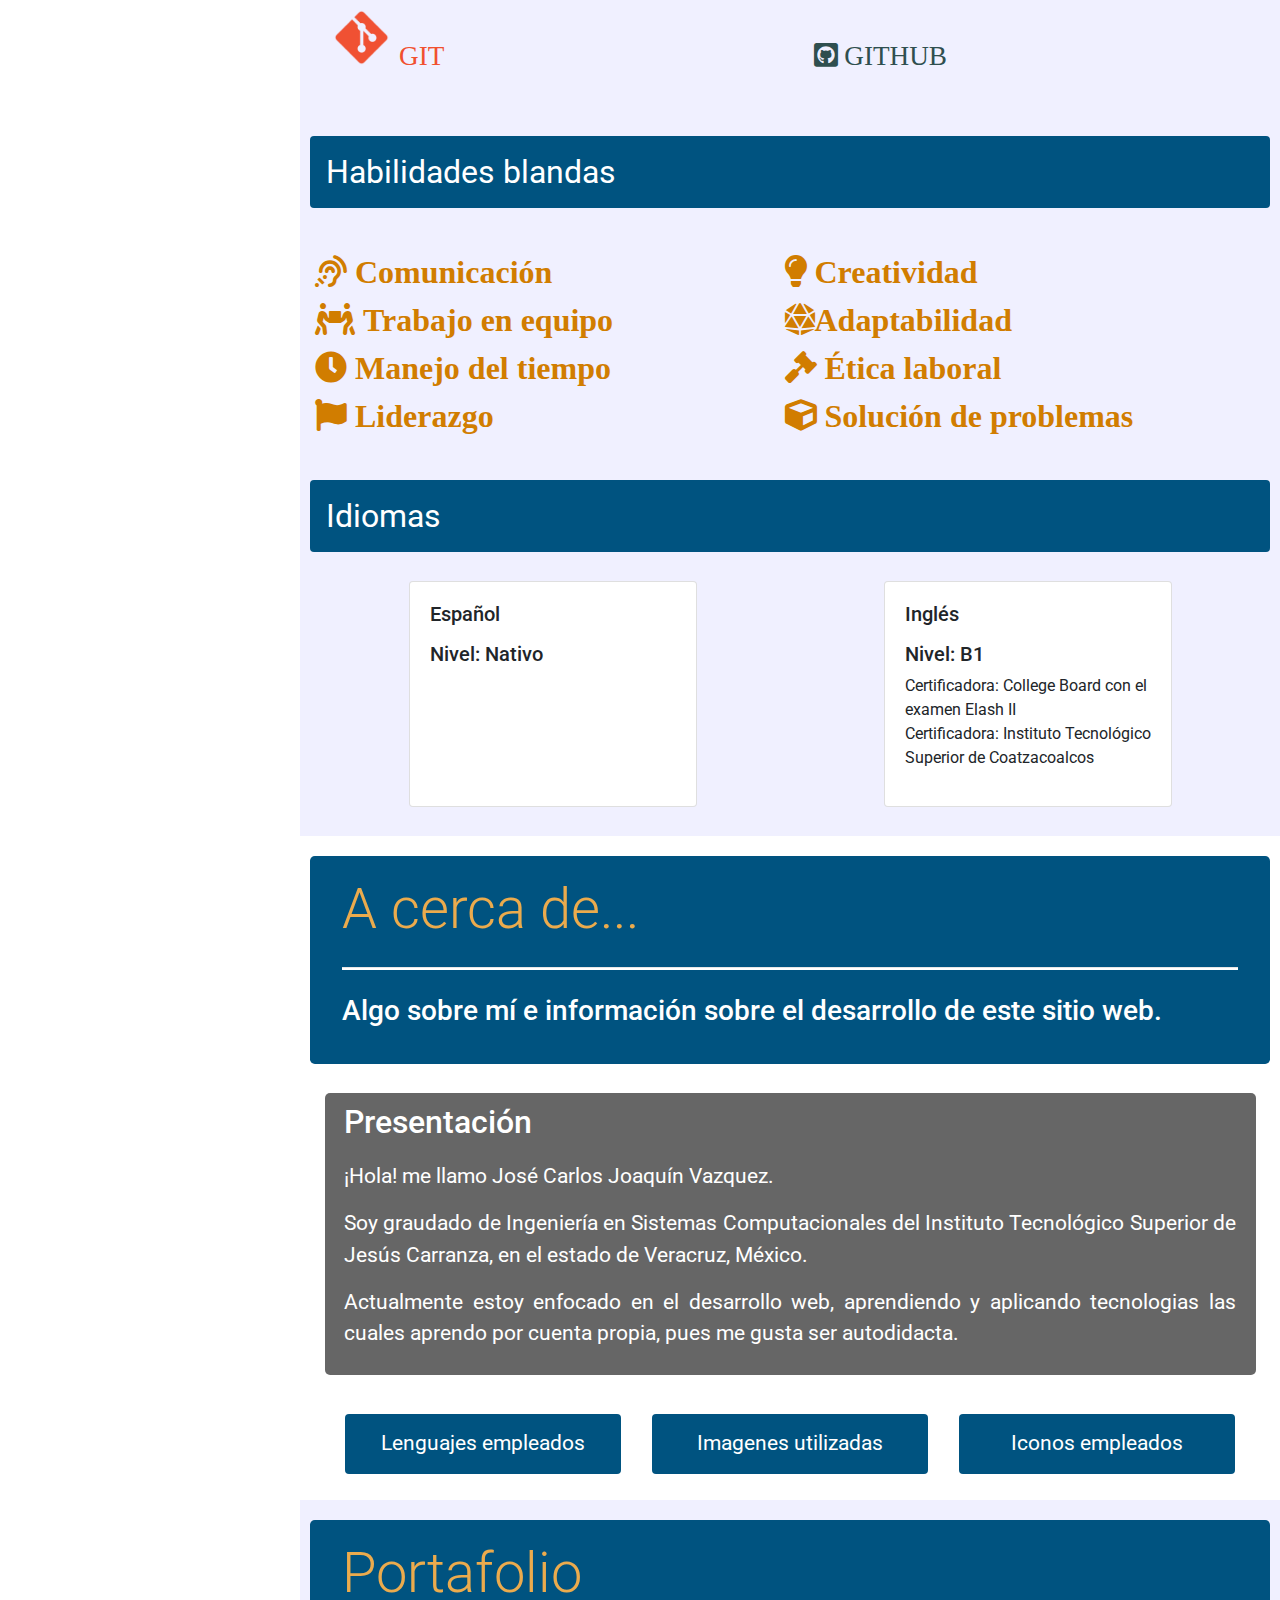
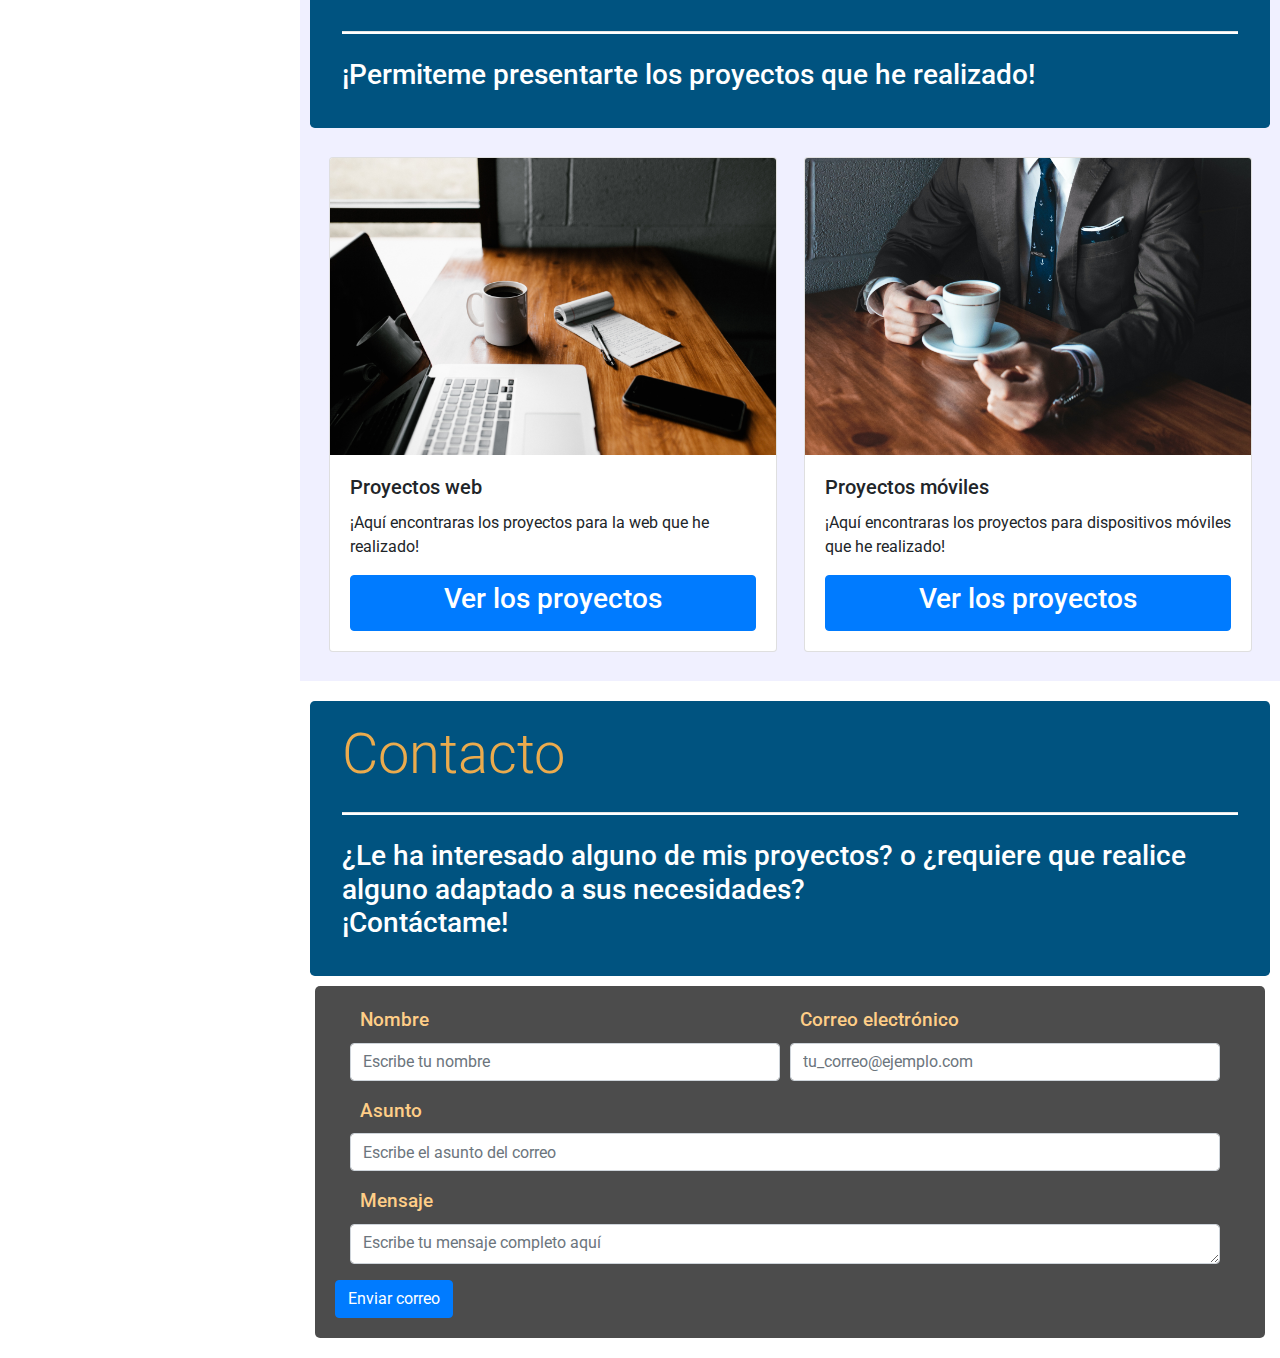
==== commit e64fbf93: "Configurations from 600px and 900px" ====
--- a/index.html
+++ b/index.html
@@ -1,5 +1,6 @@
 <!DOCTYPE html>
 <html lang="es">
+
 <head>
     <meta charset="UTF-8">
     <meta name="viewport" content="width=device-width, intial-scale=1, shrink-to-fit=no">
@@ -7,7 +8,9 @@
     <link rel="stylesheet" href="css/estilos.css">
     <link rel="stylesheet" href="css/all.min.css">
     <link rel="preconnect" href="https://fonts.gstatic.com">
-    <link href="https://fonts.googleapis.com/css2?family=Lobster&family=Oxygen:wght@300;400;700&family=Roboto:wght@300;400&display=swap" rel="stylesheet">
+    <link
+        href="https://fonts.googleapis.com/css2?family=Lobster&family=Oxygen:wght@300;400;700&family=Roboto:wght@300;400&display=swap"
+        rel="stylesheet">
     <title>{ José Carlos JV }</title>
 </head>
 
@@ -15,16 +18,18 @@
 
 
 
-     <!--     ----------------------     Header     ----------------------     -->
+    <!--     ----------------------     Header     ----------------------     -->
     <header class="d-flex flex-column show " id="show">
         <!--  ----------------------   Profile  ----------------------   -->
         <div>
             <span class="img-perfil" id="perfil"></span>
             <p class="text-light">José Carlos JV</p>
             <ul class="d-flex" id="contenedor-social">
-                <li class="link-social"><a href="https://www.linkedin.com/in/iscjovc/" target="_blank"><i class="fab fa-linkedin"></i></a></li>
+                <li class="link-social"><a href="https://www.linkedin.com/in/iscjovc/" target="_blank"><i
+                            class="fab fa-linkedin"></i></a></li>
                 <li class="link-social"><a href="#"><i class="fab fa-youtube-square"></i></a></li>
-                <li class="link-social"><a href="https://github.com/JCJOAQUIN" target="_blank"><i class="fab fa-github-square"></i></a></li>
+                <li class="link-social"><a href="https://github.com/JCJOAQUIN" target="_blank"><i
+                            class="fab fa-github-square"></i></a></li>
             </ul>
             <hr class="my-4">
         </div>
@@ -67,8 +72,9 @@
                     <span class="typed"></span>
                     <span id="cadena-texto">
                         <h2>Ingeniero en Sistemas Computacionales</h2>
-                        <h2>Desarrollador</h2>
+                        <h2>Desarrollador Web</h2>                        
                         <h2>Freelancer</h2>
+                        <h2>Desarrollador Movil</h2>
                         <!--<h2>Diseñador</h2>-->
                     </span>
                     <span id="inicio-tipo">}</span>
@@ -81,7 +87,7 @@
 
     <!--     ----------------------     Skills     ----------------------     -->
     <section id="habilidades-body">
-       <div class="cab"></div>
+        <div class="cab"></div>
         <div class="jumbotron">
             <h2 class="display-4">Habilidades </h2>
             <hr class="my-4">
@@ -108,11 +114,13 @@
             </li>
             <li class="hduras lado-der"><i class="fas fa-database"> SQL</i>
             </li>
-            <li class="hduras lado-der"><div class="sqliteicon line-sqlite"></div><i class="fab line-sqlite sqlite">  SQLITE</i>
+            <li class="hduras lado-der">
+                <div class="sqliteicon line-sqlite"></div><i class="fab line-sqlite sqlite"> SQLITE</i>
             </li>
             <li class="hduras lado-izq"><i class="fab fa-bootstrap"> BOOTSTRAP 4.5</i>
             </li>
-            <li class="hduras lado-der"><div class="giticon line-git"></div><i class="fab line-git git">  GIT</i>
+            <li class="hduras lado-der">
+                <div class="giticon line-git"></div><i class="fab line-git git"> GIT</i>
             </li>
             <li class="hduras lado-izq"><i class="fab fa-github-square"> GITHUB</i>
             </li>
@@ -162,16 +170,18 @@
             <div class="card" style="width: 30rem;">
                 <div class="card-body">
                     <h5 class="card-title">Español</h5>
-                    <p class="card-text"><h5>Nivel: Nativo</h5><br></p>
+                    <p class="card-text">
+                    <h5>Nivel: Nativo</h5><br></p>
                 </div>
             </div>
 
             <div class="card" style="width: 30rem;">
                 <div class="card-body">
                     <h5 class="card-title">Inglés</h5>
-                    <p class="card-text"><h5>Nivel: B1</h5>
-                        Certificadora: College Board con el examen Elash II<br>
-                        Certificadora: Instituto Tecnológico Superior de Coatzacoalcos<br></p>
+                    <p class="card-text">
+                    <h5>Nivel: B1</h5>
+                    Certificadora: College Board con el examen Elash II<br>
+                    Certificadora: Instituto Tecnológico Superior de Coatzacoalcos<br></p>
                 </div>
             </div>
 
@@ -200,7 +210,7 @@
             <p id="presentacion-tecnologia">¡Hola! me llamo José Carlos Joaquín Vazquez.</p>
             <p id="presentacion-tecnologia">Soy graudado de Ingeniería en Sistemas Computacionales del
                 Instituto Tecnológico Superior de Jesús Carranza, en el estado de Veracruz, México. <br>
-<!--
+                <!--
             Durante mi paso por la universidad me enfoque en lo que mas me apasiona de la carrera que estudié, "la programación". <br><br>
 
             He realizado diversos proyectos desde los básicos que me requerian en clases como una calculadora,
@@ -212,7 +222,8 @@
                 aprendiendo mas de ellas, el quedarme solo con los aprendizajes que obtuve en al escuela es algo que no me ha gustado,
                 es por lo mismo que si requiero aprender algo nuevo no me causa problema en hacerlo.</p>-->
 
-            <p id="presentacion-tecnologia">Actualmente estoy enfocado en el desarrollo web, aprendiendo y aplicando tecnologias las cuales
+            <p id="presentacion-tecnologia">Actualmente estoy enfocado en el desarrollo web, aprendiendo y aplicando
+                tecnologias las cuales
                 aprendo por cuenta propia, pues me gusta ser autodidacta.</p>
         </div>
 
@@ -220,22 +231,25 @@
         <div class="container" id="del-sitio">
             <p class="container-fluid d-flex" id="acerca-botones">
                 <a href="#del-sitio" class="btns-recursos">
-                    <button class="btn btn-primary" type="button" data-toggle="collapse" data-target="#lenguajes-usados" aria-expanded="true" aria-controls="lenguajes-usados">
-                    Lenguajes empleados
+                    <button class="btn btn-primary" type="button" data-toggle="collapse" data-target="#lenguajes-usados"
+                        aria-expanded="true" aria-controls="lenguajes-usados">
+                        Lenguajes empleados
                     </button>
                 </a>
                 <a href="#del-sitio" class="btns-recursos">
-                    <button class="btn btn-primary" type="button" data-toggle="collapse" data-target="#recursos-imagenes" aria-expanded="false" aria-controls="recursos-imagenes">
+                    <button class="btn btn-primary" type="button" data-toggle="collapse"
+                        data-target="#recursos-imagenes" aria-expanded="false" aria-controls="recursos-imagenes">
                         Imagenes utilizadas
                     </button>
                 </a>
                 <a href="#del-sitio" class="btns-recursos">
-                    <button class="btn btn-primary" type="button" data-toggle="collapse" data-target="#recursos-iconos" aria-expanded="false" aria-controls="recursos-iconos">
+                    <button class="btn btn-primary" type="button" data-toggle="collapse" data-target="#recursos-iconos"
+                        aria-expanded="false" aria-controls="recursos-iconos">
                         Iconos empleados
                     </button>
                 </a>
-                
-                
+
+
             </p>
             <div class="collapse container-fluid" id="lenguajes-usados">
                 <div class="card card-body recursos">
@@ -246,7 +260,9 @@
                         <ul class="container" id="tecnologias-usadas">
                             <li id="tecnologias">
                                 <span id="tecnologia-btn">
-                                    <i class="btn btn-primary fab fa-html5" type="button" data-toggle="collapse" data-target="#html-tecnologia" aria-expanded="false" aria-controls="html-tecnologia"> HTML 5</i>
+                                    <i class="btn btn-primary fab fa-html5" type="button" data-toggle="collapse"
+                                        data-target="#html-tecnologia" aria-expanded="false"
+                                        aria-controls="html-tecnologia"> HTML 5</i>
                                 </span>
                                 <div class="collapse" id="html-tecnologia">
                                     <div class="card card-body descripcion-tecnologia">
@@ -259,18 +275,23 @@
 
                             <li id="tecnologias">
                                 <span id="tecnologia-btn">
-                                    <i class="btn btn-primary fab fa-js-square" type="button" data-toggle="collapse" data-target="#js-tenologia" aria-expanded="false" aria-controls="js-tenologia"> JAVASCRIPT</i>
+                                    <i class="btn btn-primary fab fa-js-square" type="button" data-toggle="collapse"
+                                        data-target="#js-tenologia" aria-expanded="false" aria-controls="js-tenologia">
+                                        JAVASCRIPT</i>
                                 </span>
                                 <div class="collapse" id="js-tenologia">
                                     <div class="card card-body descripcion-tecnologia">
-                                        <h4>Para ponerle funcionalidad al sitio: por ejemplo el formulario que podrás encontrar en el apartado de contacto.</h4>
+                                        <h4>Para ponerle funcionalidad al sitio: por ejemplo el formulario que podrás
+                                            encontrar en el apartado de contacto.</h4>
                                     </div>
                                 </div>
                             </li>
 
                             <li id="tecnologias">
                                 <span id="tecnologia-btn">
-                                    <i class="btn btn-primary fab fa-php" type="button" data-toggle="collapse" data-target="#php-tecnologia" aria-expanded="false" aria-controls="php-tecnologia"> PHP</i>
+                                    <i class="btn btn-primary fab fa-php" type="button" data-toggle="collapse"
+                                        data-target="#php-tecnologia" aria-expanded="false"
+                                        aria-controls="php-tecnologia"> PHP</i>
                                 </span>
                                 <div class="collapse" id="php-tecnologia">
                                     <div class="card card-body descripcion-tecnologia">
@@ -286,7 +307,9 @@
 
                             <li id="tecnologias">
                                 <span id="tecnologia-btn">
-                                    <i class="btn btn-primary fab fa-css3" type="button" data-toggle="collapse" data-target="#css-tecnologia" aria-expanded="false" aria-controls="css-tecnologia"> CSS 3</i>
+                                    <i class="btn btn-primary fab fa-css3" type="button" data-toggle="collapse"
+                                        data-target="#css-tecnologia" aria-expanded="false"
+                                        aria-controls="css-tecnologia"> CSS 3</i>
                                 </span>
                                 <div class="collapse" id="css-tecnologia">
                                     <div class="card card-body descripcion-tecnologia">
@@ -296,18 +319,21 @@
                             </li>
                             <li id="tecnologias">
                                 <span id="tecnologia-btn">
-                                    <i class="btn btn-primary fab fa-bootstrap" type="button" data-toggle="collapse" data-target="#bootstrap-tecnologia" aria-expanded="false" aria-controls="bootstrap-tecnologia"> BOOTSTRAP 4</i>
+                                    <i class="btn btn-primary fab fa-bootstrap" type="button" data-toggle="collapse"
+                                        data-target="#bootstrap-tecnologia" aria-expanded="false"
+                                        aria-controls="bootstrap-tecnologia"> BOOTSTRAP 4</i>
                                 </span>
                                 <div class="collapse" id="bootstrap-tecnologia">
                                     <div class="card card-body descripcion-tecnologia">
-                                        <h4>Para utilizar componentes que generen un a buena estructura y vista del sitio.</h4>
+                                        <h4>Para utilizar componentes que generen un a buena estructura y vista del
+                                            sitio.</h4>
                                     </div>
                                 </div>
                             </li>
 
 
                         </ul>
-                        
+
 
                     </div>
 
@@ -318,40 +344,53 @@
 
             <div class="collapse container-fluid" id="recursos-imagenes">
                 <div class="card card-body recursos">
-                    <h3>Las imagenes utilizadas en este sitio son propias, obtenidas de mis proyectos asi como imagenes de mi persona. También utilizo imagenes que son obtenidas de los lugares y de los creadores que verás a continuación:</h3>
+                    <h3>Las imagenes utilizadas en este sitio son propias, obtenidas de mis proyectos asi como imagenes
+                        de mi persona. También utilizo imagenes que son obtenidas de los lugares y de los creadores que
+                        verás a continuación:</h3>
                     <div class="d-flex" id="caja-creditos-img">
                         <div class="card" style="width: 18rem;">
-                            <img class="card-img-top" src="img/andrew-neel-TTPMpLl_2lc-unsplash.jpg" title="Hombre agarrando una taza llena de café sobre una mesa" alt="Card image cap">
+                            <img class="card-img-top" src="img/andrew-neel-TTPMpLl_2lc-unsplash.jpg"
+                                title="Hombre agarrando una taza llena de café sobre una mesa" alt="Card image cap">
                             <div class="card-body">
                                 <h5 class="card-title">Autor: Andrew Neel</h5>
                                 <p class="card-text">Hombre agarrando una taza llena de café sobre una mesa <br><br></p>
                                 <div class="container-fluid" id="boton-uns">
-                                    <a href="https://unsplash.com" target="blank" class="btn btn-primary">Ir a Unsplash</a>
-                                <a href="https://unsplash.com/@andrewtneel?utm_source=unsplash&amp;utm_medium=referral&amp;utm_content=creditCopyText" target="blank" class="btn btn-primary">Andrew Neel en Unsplash</a>
+                                    <a href="https://unsplash.com" target="blank" class="btn btn-primary">Ir a
+                                        Unsplash</a>
+                                    <a href="https://unsplash.com/@andrewtneel?utm_source=unsplash&amp;utm_medium=referral&amp;utm_content=creditCopyText"
+                                        target="blank" class="btn btn-primary">Andrew Neel en Unsplash</a>
                                 </div>
                             </div>
                         </div>
 
                         <div class="card" style="width: 18rem;">
-                            <img class="card-img-top" src="img/andrew-neel-cckf4TsHAuw-unsplash.jpg" title="Macbook pro, taza de cerámica blanca y smartphone negro sobre la mesa" alt="Card image cap">
+                            <img class="card-img-top" src="img/andrew-neel-cckf4TsHAuw-unsplash.jpg"
+                                title="Macbook pro, taza de cerámica blanca y smartphone negro sobre la mesa"
+                                alt="Card image cap">
                             <div class="card-body">
                                 <h5 class="card-title">Foto por: Andrew Neel</h5>
-                                <p class="card-text">Macbook pro, taza de cerámica blanca y smartphone negro sobre la mesa.</p>
+                                <p class="card-text">Macbook pro, taza de cerámica blanca y smartphone negro sobre la
+                                    mesa.</p>
                                 <div class="container-fluid" id="boton-uns">
-                                <a href="https://unsplash.com" target="blank" class="btn btn-primary">Ir a Unsplash</a>
-                                <a href="https://unsplash.com/@andrewtneel?utm_source=unsplash&amp;utm_medium=referral&amp;utm_content=creditCopyText" target="blank" class="btn btn-primary" >Andrew Neel en Unsplash</a>
+                                    <a href="https://unsplash.com" target="blank" class="btn btn-primary">Ir a
+                                        Unsplash</a>
+                                    <a href="https://unsplash.com/@andrewtneel?utm_source=unsplash&amp;utm_medium=referral&amp;utm_content=creditCopyText"
+                                        target="blank" class="btn btn-primary">Andrew Neel en Unsplash</a>
                                 </div>
                             </div>
                         </div>
 
                         <div class="card" style="width: 18rem;">
-                            <img class="card-img-top" src="img/domenico-loia-hGV2TfOh0ns-unsplash.jpg" title="Hombre agarrando una taza llena de café sobre una mesa" alt="Card image cap">
+                            <img class="card-img-top" src="img/domenico-loia-hGV2TfOh0ns-unsplash.jpg"
+                                title="Hombre agarrando una taza llena de café sobre una mesa" alt="Card image cap">
                             <div class="card-body">
                                 <h5 class="card-title">Autor: Domenico loia</h5>
                                 <p class="card-text">nombre de la imagen <br><br><br></p>
                                 <div class="container-fluid" id="boton-uns">
-                                    <a href="https://unsplash.com" target="blank" class="btn btn-primary">Ir a Unsplash</a>
-                                <a href="https://unsplash.com/@domenicoloia?utm_source=unsplash&amp;utm_medium=referral&amp;utm_content=creditCopyText" target="blank" class="btn btn-primary" >Domenico en Unsplash</a>
+                                    <a href="https://unsplash.com" target="blank" class="btn btn-primary">Ir a
+                                        Unsplash</a>
+                                    <a href="https://unsplash.com/@domenicoloia?utm_source=unsplash&amp;utm_medium=referral&amp;utm_content=creditCopyText"
+                                        target="blank" class="btn btn-primary">Domenico en Unsplash</a>
                                 </div>
                             </div>
                         </div>
@@ -365,16 +404,20 @@
             <div class="collapse container-fluid" id="recursos-iconos">
                 <div class="card card-body recursos">
 
-                   <h3>Los íconos utilizados en este sitio son obtenidos del siguiente sitio:</h3>
+                    <h3>Los íconos utilizados en este sitio son obtenidos del siguiente sitio:</h3>
                     <div class="d-flex" id="caja-creditos-img">
-                   <div class="card" style="width: 21rem;">
-                            <img class="card-img-top" src="img/fontawesome-page.png" title="Macbook pro, taza de cerámica blanca y smartphone negro sobre la mesa" alt="Card image cap">
+                        <div class="card" style="width: 21rem;">
+                            <img class="card-img-top" src="img/fontawesome-page.png"
+                                title="Macbook pro, taza de cerámica blanca y smartphone negro sobre la mesa"
+                                alt="Card image cap">
                             <div class="card-body">
                                 <h5 class="card-title">Awesome</h5>
                                 <p class="card-text">Font Awesome galería de iconos libres.</p>
                                 <div class="container-fluid" id="boton-fawesome">
-                                <a href="https://fontawesome.com/" target="blank" class="btn btn-primary">Ir a Font Awesome</a>
-                                <a href="https://fontawesome.com/icons?d=gallery&m=free" class="btn btn-primary" target="blank">Ir a Font Awesome iconos libres</a>
+                                    <a href="https://fontawesome.com/" target="blank" class="btn btn-primary">Ir a Font
+                                        Awesome</a>
+                                    <a href="https://fontawesome.com/icons?d=gallery&m=free" class="btn btn-primary"
+                                        target="blank">Ir a Font Awesome iconos libres</a>
                                 </div>
                             </div>
                         </div>
@@ -403,64 +446,77 @@
             <div class="container-fluid d-flex" id="container-kinds">
 
                 <div class="card" style="width: 28rem;">
-                    <img class="card-img-top" src="img/andrew-neel-cckf4TsHAuw-unsplash.jpg" title="Imagen proyectos móviles José Carlos Joaquín Vazquez" alt="Imagen de proyectos web de José Carlos Joaquín Vazquez">
+                    <img class="card-img-top" src="img/andrew-neel-cckf4TsHAuw-unsplash.jpg"
+                        title="Imagen proyectos móviles José Carlos Joaquín Vazquez"
+                        alt="Imagen de proyectos web de José Carlos Joaquín Vazquez">
                     <div class="card-body">
                         <h5 class="card-title">Proyectos web</h5>
                         <p class="card-text">¡Aquí encontraras los proyectos para la web que he realizado!</p>
                         <!-- Button trigger modal -->
 
                         <div class="webModal" id="proyectshow">
-                            <button type="button" class="btn btn-primary btn-modal btn-block" data-toggle="modal" data-target="#exampleModal">
+                            <button type="button" class="btn btn-primary btn-modal btn-block" data-toggle="modal"
+                                data-target="#exampleModal">
                                 <h3>Ver los proyectos</h3>
                             </button>
 
                             <!-- Modal -->
-                            <div class="modal fade" id="exampleModal" tabindex="-1" aria-labelledby="exampleModalLabel" aria-hidden="true">
+                            <div class="modal fade" id="exampleModal" tabindex="-1" aria-labelledby="exampleModalLabel"
+                                aria-hidden="true">
                                 <div class="modal-dialog modal-dialog-centered">
                                     <div class="modal-content">
                                         <div id="carouselExampleCaptions" class="carousel slide" data-ride="carousel">
                                             <ol class="carousel-indicators">
-                                                <li data-target="#carouselExampleCaptions" data-slide-to="0" class="active"></li>
+                                                <li data-target="#carouselExampleCaptions" data-slide-to="0"
+                                                    class="active"></li>
                                                 <li data-target="#carouselExampleCaptions" data-slide-to="1"></li>
                                                 <li data-target="#carouselExampleCaptions" data-slide-to="2"></li>
                                             </ol>
                                             <div class="carousel-inner">
                                                 <div class="carousel-item active">
-                                                    <img src="img/IMG_20200308_143056.jpg" class="d-block w-100" alt="...">
+                                                    <img src="img/IMG_20200308_143056.jpg" class="d-block w-100"
+                                                        alt="...">
                                                     <div class="carousel-caption d-none d-md-block">
                                                         <h5>First Proyect</h5>
-                                                        <p>Some representative placeholder content for the first slide.</p>
+                                                        <p>Some representative placeholder content for the first slide.
+                                                        </p>
                                                         <button type="button" class="btn btn-primary">
                                                             <div class="btn-git-res">Repositorio en GitHub</div>
                                                         </button>
                                                     </div>
                                                 </div>
                                                 <div class="carousel-item">
-                                                    <img src="img/IMG_20200308_143056.jpg" class="d-block w-100" alt="...">
+                                                    <img src="img/IMG_20200308_143056.jpg" class="d-block w-100"
+                                                        alt="...">
                                                     <div class="carousel-caption d-none d-md-block">
                                                         <h5>Second proyect</h5>
-                                                        <p>Some representative placeholder content for the second slide.</p>
+                                                        <p>Some representative placeholder content for the second slide.
+                                                        </p>
                                                         <button type="button" class="btn btn-primary">
                                                             <div class="btn-git-res">Repositorio en GitHub</div>
                                                         </button>
                                                     </div>
                                                 </div>
                                                 <div class="carousel-item">
-                                                    <img src="img/IMG_20200308_143056.jpg" class="d-block w-100" alt="...">
+                                                    <img src="img/IMG_20200308_143056.jpg" class="d-block w-100"
+                                                        alt="...">
                                                     <div class="carousel-caption d-none d-md-block">
                                                         <h5>Third proyect</h5>
-                                                        <p>Some representative placeholder content for the third slide.</p>
+                                                        <p>Some representative placeholder content for the third slide.
+                                                        </p>
                                                         <button type="button" class="btn btn-primary">
                                                             <div class="btn-git-res">Repositorio en GitHub</div>
                                                         </button>
                                                     </div>
                                                 </div>
                                             </div>
-                                            <a class="carousel-control-prev" href="#carouselExampleCaptions" role="button" data-slide="prev">
+                                            <a class="carousel-control-prev" href="#carouselExampleCaptions"
+                                                role="button" data-slide="prev">
                                                 <span class="carousel-control-prev-icon" aria-hidden="true"></span>
                                                 <span class="sr-only">Anterior</span>
                                             </a>
-                                            <a class="carousel-control-next" href="#carouselExampleCaptions" role="button" data-slide="next">
+                                            <a class="carousel-control-next" href="#carouselExampleCaptions"
+                                                role="button" data-slide="next">
                                                 <span class="carousel-control-next-icon" aria-hidden="true"></span>
                                                 <span class="sr-only">Siguiente</span>
                                             </a>
@@ -478,17 +534,22 @@
                 <!--     ----------------------      Mobil proyects    ----------------------     -->
 
                 <div class="card" style="width: 28rem;">
-                    <img class="card-img-top" src="img/andrew-neel-TTPMpLl_2lc-unsplash.jpg" title="Imagen proyectos móviles José Carlos Joaquín Vazquez" alt="Imagen de proyectos móviles de José Carlos Joaquín Vazquez">
+                    <img class="card-img-top" src="img/andrew-neel-TTPMpLl_2lc-unsplash.jpg"
+                        title="Imagen proyectos móviles José Carlos Joaquín Vazquez"
+                        alt="Imagen de proyectos móviles de José Carlos Joaquín Vazquez">
                     <div class="card-body">
                         <h5 class="card-title">Proyectos móviles</h5>
-                        <p class="card-text">¡Aquí encontraras los proyectos para dispositivos móviles que he realizado!</p>
+                        <p class="card-text">¡Aquí encontraras los proyectos para dispositivos móviles que he realizado!
+                        </p>
                         <div class="movilModal" id="proyectshow">
-                            <button type="button" class="btn btn-primary btn-modal btn-block" data-toggle="modal" data-target="#mobilModal">
+                            <button type="button" class="btn btn-primary btn-modal btn-block" data-toggle="modal"
+                                data-target="#mobilModal">
                                 <h3>Ver los proyectos</h3>
                             </button>
 
                             <!-- Modal -->
-                            <div class="modal fade" id="mobilModal" tabindex="-1" aria-labelledby="exampleModalLabel" aria-hidden="true">
+                            <div class="modal fade" id="mobilModal" tabindex="-1" aria-labelledby="exampleModalLabel"
+                                aria-hidden="true">
                                 <div class="modal-dialog modal-dialog-centered">
                                     <div class="modal-content">
                                         <div id="mobilCaptions" class="carousel slide" data-ride="carousel">
@@ -502,7 +563,8 @@
                                                     <img src="img/andrew-modal.jpg" class="d-block w-100" alt="...">
                                                     <div class="carousel-caption d-none d-md-block">
                                                         <h5>First Proyect</h5>
-                                                        <p>Some representative placeholder content for the first slide.</p>
+                                                        <p>Some representative placeholder content for the first slide.
+                                                        </p>
                                                         <button type="button" class="btn btn-primary">
                                                             <div class="btn-git-res"> GitHub resurces</div>
                                                         </button>
@@ -512,7 +574,8 @@
                                                     <img src="img/andrew-modal.jpg" class="d-block w-100" alt="...">
                                                     <div class="carousel-caption d-none d-md-block">
                                                         <h5>Second proyect</h5>
-                                                        <p>Some representative placeholder content for the second slide.</p>
+                                                        <p>Some representative placeholder content for the second slide.
+                                                        </p>
                                                         <button type="button" class="btn btn-primary">
                                                             <div class="btn-git-res"> GitHub resurces</div>
                                                         </button>
@@ -522,18 +585,21 @@
                                                     <img src="img/andrew-modal.jpg" class="d-block w-100" alt="...">
                                                     <div class="carousel-caption d-none d-md-block">
                                                         <h5>Third proyect</h5>
-                                                        <p>Some representative placeholder content for the third slide.</p>
+                                                        <p>Some representative placeholder content for the third slide.
+                                                        </p>
                                                         <button type="button" class="btn btn-primary">
                                                             <div class="btn-git-res"> GitHub resurces</div>
                                                         </button>
                                                     </div>
                                                 </div>
                                             </div>
-                                            <a class="carousel-control-prev" href="#mobilCaptions" role="button" data-slide="prev">
+                                            <a class="carousel-control-prev" href="#mobilCaptions" role="button"
+                                                data-slide="prev">
                                                 <span class="carousel-control-prev-icon" aria-hidden="true"></span>
                                                 <span class="sr-only">Previous</span>
                                             </a>
-                                            <a class="carousel-control-next" href="#mobilCaptions" role="button" data-slide="next">
+                                            <a class="carousel-control-next" href="#mobilCaptions" role="button"
+                                                data-slide="next">
                                                 <span class="carousel-control-next-icon" aria-hidden="true"></span>
                                                 <span class="sr-only">Next</span>
                                             </a>
@@ -561,34 +627,40 @@
             <h2 class="display-4">Contacto</h2>
             <hr class="my-4">
             <h3>
-                <p>¿Le ha interesado alguno de mis proyectos? o ¿requiere que realice alguno adaptado a sus necesidades? <br>¡Contáctame!</p>
+                <p>¿Le ha interesado alguno de mis proyectos? o ¿requiere que realice alguno adaptado a sus necesidades?
+                    <br>¡Contáctame!
+                </p>
             </h3>
-            
+
         </div>
 
 
         <div class="container-fluid" id="enviarcorreo">
 
-            <form action="php/enviarcorreo.php" method="post" name="formcontact" class="needs-validation formulario-email" novalidate="true">
+            <form action="php/enviarcorreo.php" method="post" name="formcontact"
+                class="needs-validation formulario-email" novalidate="true">
 
                 <div class="form-row container-fluid">
                     <div class="col-md-6 mb-3" id="name-box">
                         <label for="validationCustom01" class="box-label">Nombre</label>
-                        <input type="text" name="nombre" class="form-control" id="validationCustom01" placeholder="Escribe tu nombre" required>
+                        <input type="text" name="nombre" class="form-control" id="validationCustom01"
+                            placeholder="Escribe tu nombre" required>
                         <div class="invalid-feedback">
                             Por favor ingresa tu nombre.
                         </div>
                     </div>
                     <div class="col-md-6 mb-3" id="mail-box">
                         <label for="validationCustom02" class="box-label">Correo electrónico</label>
-                        <input type="email" name="email" class="form-control" id="validationCustom02" placeholder="tu_correo@ejemplo.com" required>
+                        <input type="email" name="email" class="form-control" id="validationCustom02"
+                            placeholder="tu_correo@ejemplo.com" required>
                         <div class="invalid-feedback">
                             Porfavor ingresa un correo.
                         </div>
                     </div>
                     <div class="col-md-12 mb-3" id="subject-box">
                         <label for="validationCustom03" class="box-label">Asunto</label>
-                        <input type="text" name="asunto" class="form-control" id="validationCustom03" placeholder="Escribe el asunto del correo" required>
+                        <input type="text" name="asunto" class="form-control" id="validationCustom03"
+                            placeholder="Escribe el asunto del correo" required>
                         <div class="invalid-feedback">
                             Porfavor escribe un asunto.
                         </div>
@@ -596,7 +668,8 @@
 
                     <div class="col-md-12 mb-3" id="message-box">
                         <label for="validationCustom04" class="box-label">Mensaje</label>
-                        <textarea class="form-control" name="message" id="exampleFormControlTextarea1" rows="3" placeholder="Escribe tu mensaje completo aquí"></textarea>
+                        <textarea class="form-control" name="message" id="exampleFormControlTextarea1" rows="3"
+                            placeholder="Escribe tu mensaje completo aquí"></textarea>
                         <div class="invalid-feedback">
                             Por favor escriba su mensaje.
                         </div>
@@ -620,4 +693,6 @@
 
 
 
-</body></html>
+</body>
+
+</html>--- a/css/estilos.css
+++ b/css/estilos.css
@@ -52,9 +52,9 @@
 
 /*  ----------------------   Configuración a 900px   ----------------------  */
 
-@media screen and (max-width:900px) {
-
-/*  ----------------------   Configuración general a 900px   ----------------------  */
+@media screen and (min-width:600px) and (max-width:900px) {
+
+    /*  ----------------------   Configuración general a 900px   ----------------------  */
     body {
         padding: 0px;
     }
@@ -63,20 +63,23 @@
         margin-left: -300px;
         transition: all 0.5s;
     }
-
-    #lenguajes-usados
-{
-    margin: auto;
-}
-/*  ----------------------   Termina la configuración general a 900px   ----------------------  */
-
-
-/*  ----------------------   Colapso de la barra de navegación lateral   ----------------------  */
+  
+        #lenguajes-usados
+    {
+        margin: auto;
+    }
+
+    /*  ----------------------   Termina la configuración general a 900px   ----------------------  */
+
+
+    /*  ----------------------   Colapso de la barra de navegación lateral   ----------------------  */
     #btn-show {
         position: fixed;
         font-size: 2.5em;
         margin-top: 30px;
-        margin-left: 85%;
+        margin-left: 90%;
+        padding: 0px;
+        margin-right: 0px;
         z-index: 1;
         background-color: rgba(0, 0, 0, 0);
         color: #d17d00;
@@ -84,17 +87,100 @@
         outline: inherit;
     }
 
-
-
     .show-bar
     {
         margin-left: 0;
     }
-/*  ----------------------   Termina el colapso de la barra de navegación lateral   ----------------------  */
-}
-/*  ----------------------   Termina la configuración general a 900px   ----------------------  */
-
-
+    /*  ----------------------   Termina el colapso de la barra de navegación lateral   ----------------------  */
+
+    .inicio
+    {
+        padding: 0px;
+        margin: 0px;
+        margin-top: 19% !important;
+    }
+
+    #yo-txt {
+        color: #ffffff;
+        font-family: 'Oxygen', sans-serif;
+        font-size: 1.5em !important;
+        width: 500px !important;
+        padding: 0px;
+    }
+    /*  ----------------------   Inicia la configuracion de habilidades   ----------------------  */
+    #habilidades-body
+    {
+        margin: 0;
+        padding: 10px 0px;
+        background-color: rgba(240, 240, 255, 1);
+    }    
+
+    .hduras
+    {    
+        font-size: 1.7em !important;
+    }
+
+    #lenguajes .card
+    {
+        width: 25rem !important;
+    }
+
+    
+    /*  ----------------------   Termina la configuracion de habilidades   ----------------------  */
+/*  ----------------------   Inicia la configuracion de a cerca de   ----------------------  */
+    /*  ----------------------   Inicia la configuracion de recursos imagenes   ----------------------  */
+    #recursos-imagenes
+    {
+        margin: auto;
+        padding: 0px;
+    }
+    /*  ----------------------   Termina la configuracion de recursos imagenes   ----------------------  */
+
+    /*  ----------------------   Inicia la configuracion de recursos iconos   ----------------------  */
+    #recursos-iconos
+    {
+        margin: auto;
+        padding: 0px;
+    }
+    /*  ----------------------   termina la configuracion de recursos iconos   ----------------------  */
+    /*  ----------------------   Termina la configuracion de a cerca de   ----------------------  */
+
+    /*  ----------------------   Inicia la configuracion de Portafolio   ----------------------  */
+    /*  ----------------------   Termina la configuracion de Portafolio   ----------------------  */
+
+    /*  ----------------------   Inicia la configuracion de Contacto   ----------------------  */
+    /*  ----------------------   Termina la configuracion de Contacto   ----------------------  */
+}
+/*  ----------------------   Termina la configuración a 900px   ----------------------  */
+/*  ----------------------   Inicia la configuracion de 900px a 1285px   ----------------------  */
+@media screen and (min-width:900px) and (max-width:1285px) {
+
+    .inicio
+    {        
+        margin-top: 23% !important;
+    }
+
+    #yo-txt
+    {
+        font-size: 1.7em !important;
+        width: 550px !important;
+    }
+    .hduras
+    {    
+        font-size: 1.7em !important;
+    }
+
+    .hblandas
+    {
+        font-size: 1.5em;
+    }
+
+    #lenguajes .card
+    {
+        width: 18rem !important;
+    }
+}
+/*  ----------------------   Termina la configuracion de 900px a 1285px   ----------------------  */
 
 
 /**  ----------------------   Perfil   ----------------------  **/
